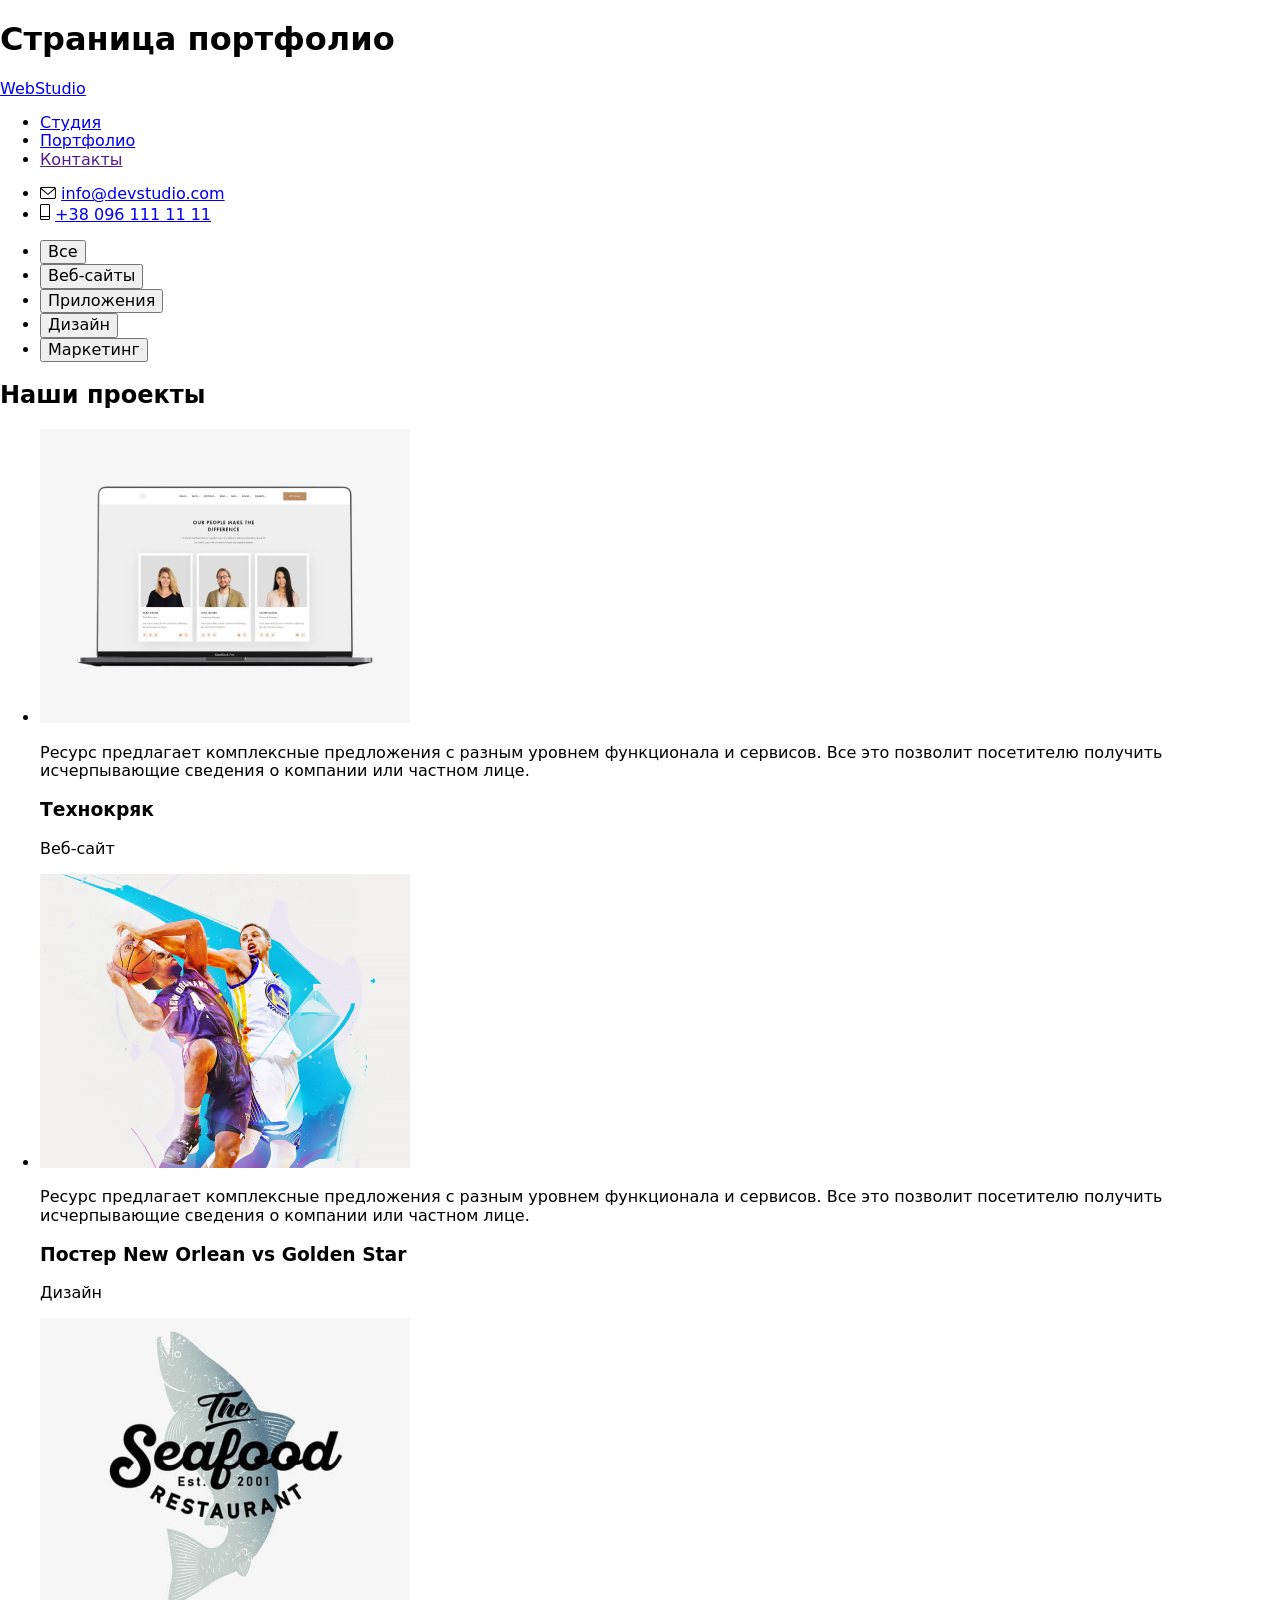
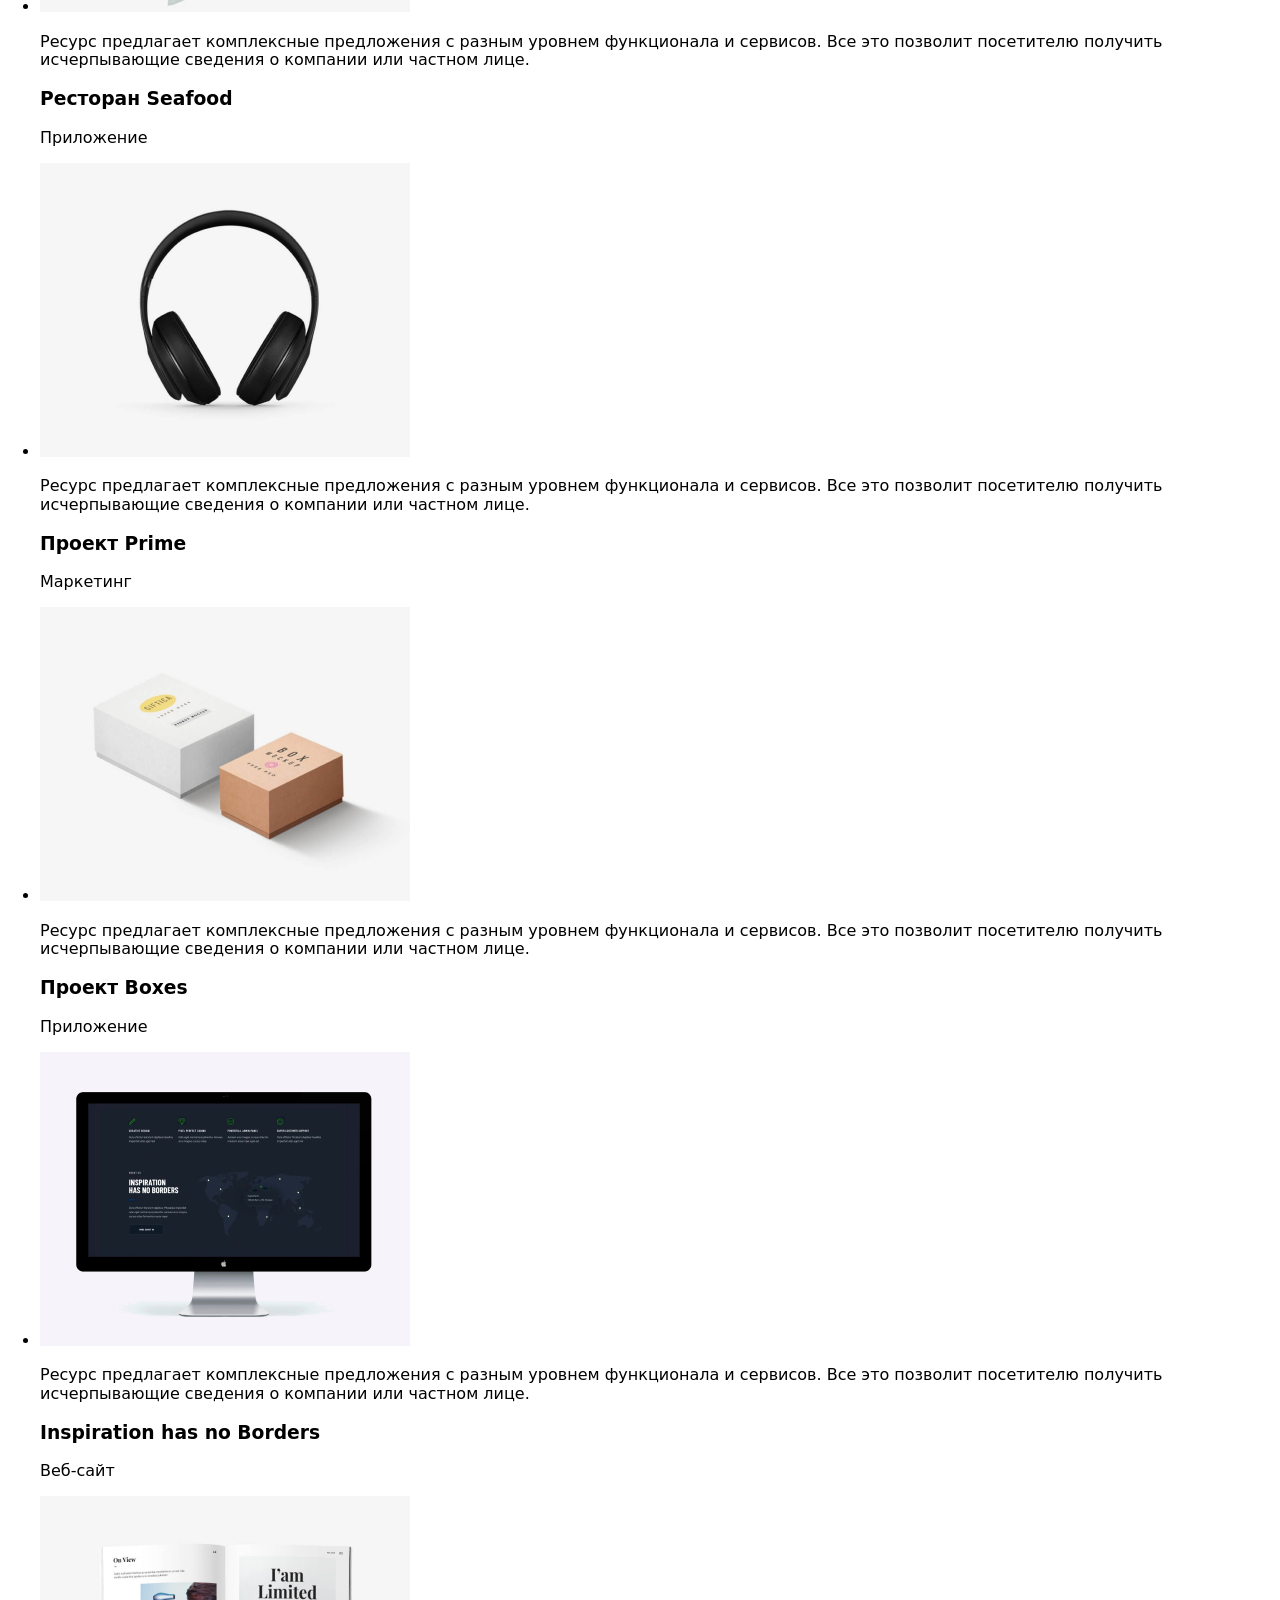
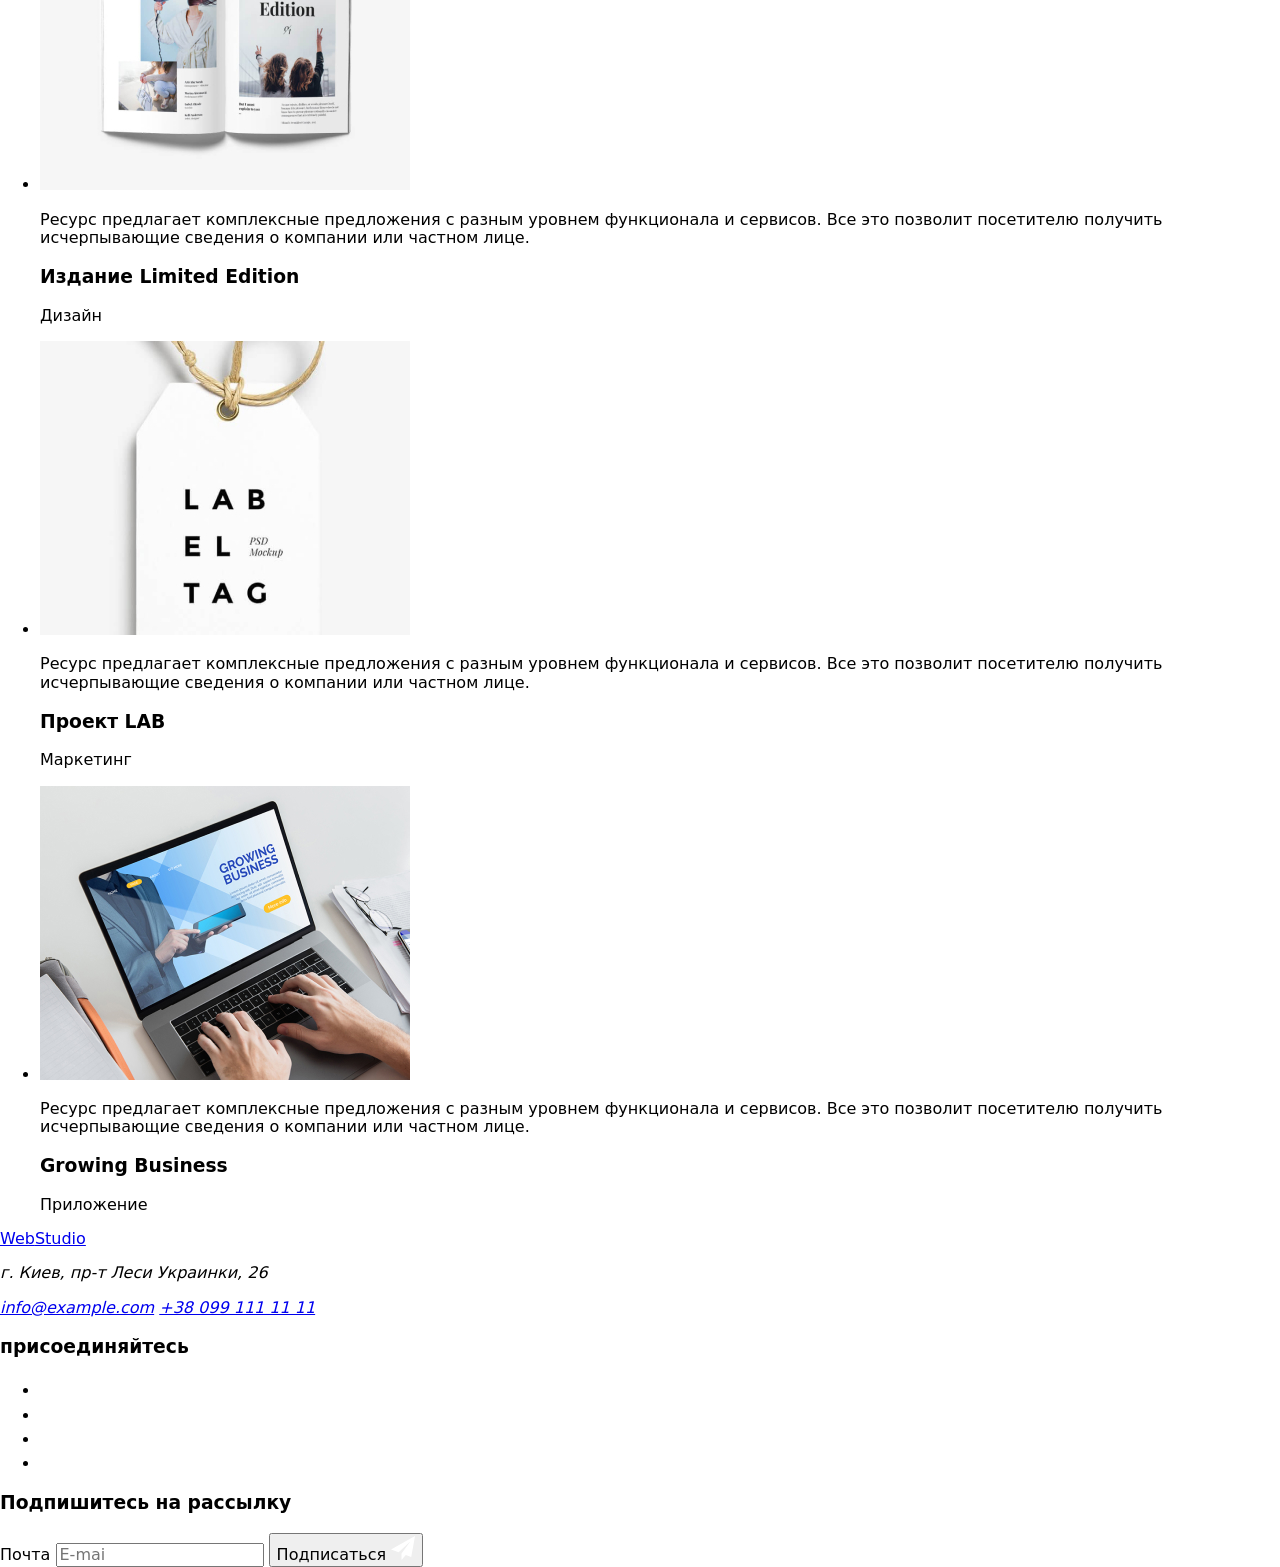
==== portfolio.html @ 1bdf1290 "Добавляет только разметку страницбез стилей" ====
<!DOCTYPE html>
<html lang="ru">
  <head>
    <meta charset="UTF-8" />
    <meta http-equiv="X-UA-Compatible" content="IE=edge" />
    <meta name="viewport" content="width=device-width, initial-scale=1.0" />
    <title>Document</title>

    <link rel="preconnect" href="https://fonts.googleapis.com" />
    <link rel="preconnect" href="https://fonts.gstatic.com" crossorigin />
    <link
      href="https://fonts.googleapis.com/css2?family=Edu+VIC+WA+NT+Beginner:wght@400;500;600&family=Raleway:wght@700&family=Roboto:wght@400;500;700;900&display=swap"
      rel="stylesheet"
    />

    <link
      rel="stylesheet"
      href="https://cdnjs.cloudflare.com/ajax/libs/modern-normalize/1.1.0/modern-normalize.min.css"
      integrity="sha512-wpPYUAdjBVSE4KJnH1VR1HeZfpl1ub8YT/NKx4PuQ5NmX2tKuGu6U/JRp5y+Y8XG2tV+wKQpNHVUX03MfMFn9Q=="
      crossorigin="anonymous"
      referrerpolicy="no-referrer"
    />

    <link rel="stylesheet" href="./css/index.min.css" />
  </head>
  <body>
    <h1 class="visually-hidden">Страница портфолио</h1>

    <!--Шапка сайта-->
    <header>
      <div class="container top">
        <nav class="nav">
          <a href="./" class="logo"> <span class="logo__part">Web</span>Studio </a>

          <ul class="nav__list">
            <li class="nav__item"><a href="./index.html" class="nav__link nav__link">Студия</a></li>
            <li class="nav__item"><a href="./portfolio.html" class="nav__link--current">Портфолио</a></li>
            <li class="nav__item"><a href="" class="nav__link">Контакты</a></li>
          </ul>
        </nav>

        <ul class="contacts">
          <li class="contacts__item" aria-label="Имейл">
            <svg class="contacts__icon" width="16" height="12">
              <use href="./images/icons.svg#icon-envelope"></use>
            </svg>
            <a href="mailto:info@devstudio.com" class="contacts__link">info@devstudio.com</a>
          </li>
          <li class="contacts__item" aria-label="Номер телефона">
            <svg class="contacts__icon" width="10" height="16">
              <use href="./images/icons.svg#icon-smartphone"></use>
            </svg>
            <a href="tel:+380961111111" class="contacts__link">+38 096 111 11 11</a>
          </li>
        </ul>
      </div>
    </header>

    <main>
      <!--Навигационные кнопки-->
      <section class="buttons">
        <div class="container">
          <ul class="buttons__list">
            <li class="buttons__item"><button type="button" class="buttons__nav">Все</button></li>
            <li class="buttons__item"><button type="button" class="buttons__nav">Веб-сайты</button></li>
            <li class="buttons__item"><button type="button" class="buttons__nav">Приложения</button></li>
            <li class="buttons__item"><button type="button" class="buttons__nav">Дизайн</button></li>
            <li class="buttons__item"><button type="button" class="buttons__nav">Маркетинг</button></li>
          </ul>
        </div>
      </section>

      <!--Перечень работ-->
      <section class="works-block">
        <div class="container">
          <h2 class="visually-hidden">Наши проекты</h2>
          <ul class="our-works">
            <li class="our-works__item">
              <a>
                <div class="thumb">
                  <img
                    src="./portfolio_images/site1.jpg"
                    alt="Сайт Технокряк"
                    width="370"
                  />
                  <p class="our-works__description">
                    Ресурс предлагает комплексные предложения с разным уровнем
                    функционала и сервисов. Все это позволит посетителю получить
                    исчерпывающие сведения о компании или частном лице.
                  </p>
                </div>
                <div class="our-works__border">
                  <h3>Технокряк</h3>
                  <p class="our-works__text">Веб-сайт</p>
                </div>
              </a>
            </li>
            <li class="our-works__item">
              <a>
                <div class="thumb">
                  <img
                    src="./portfolio_images/site2.jpg"
                    alt="Постер матча"
                    width="370"
                  />
                  <p class="our-works__description">
                    Ресурс предлагает комплексные предложения с разным уровнем
                    функционала и сервисов. Все это позволит посетителю получить
                    исчерпывающие сведения о компании или частном лице.
                  </p>
                </div>
                <div class="our-works__border">
                  <h3>Постер New Orlean vs Golden Star</h3>
                  <p class="our-works__text">Дизайн</p>
                </div>
              </a>
            </li>
            <li class="our-works__item">
              <a>
                <div class="thumb">
                  <img
                    src="./portfolio_images/site3.jpg"
                    alt="Приложение ресторана"
                    width="370"
                  />
                  <p class="our-works__description">
                    Ресурс предлагает комплексные предложения с разным уровнем
                    функционала и сервисов. Все это позволит посетителю получить
                    исчерпывающие сведения о компании или частном лице.
                  </p>
                </div>
                <div class="our-works__border">
                  <h3>Ресторан Seafood</h3>
                  <p class="our-works__text">Приложение</p>
                </div>
              </a>
            </li>
            <li class="our-works__item">
              <a>
                <div class="thumb">
                  <img
                    src="./portfolio_images/site4.jpg"
                    alt="Маркетинг проект"
                    width="370"
                  />
                  <p class="our-works__description">
                    Ресурс предлагает комплексные предложения с разным уровнем
                    функционала и сервисов. Все это позволит посетителю получить
                    исчерпывающие сведения о компании или частном лице.
                  </p>
                </div>
                <div class="our-works__border">
                  <h3>Проект Prime</h3>
                  <p class="our-works__text">Маркетинг</p>
                </div>
              </a>
            </li>
            <li class="our-works__item">
              <a>
                <div class="thumb">
                  <img
                    src="./portfolio_images/site5.jpg"
                    alt="Приложение для проекта"
                    width="370"
                  />
                  <p class="our-works__description">
                    Ресурс предлагает комплексные предложения с разным уровнем
                    функционала и сервисов. Все это позволит посетителю получить
                    исчерпывающие сведения о компании или частном лице.
                  </p>
                </div>
                <div class="our-works__border">
                  <h3>Проект Boxes</h3>
                  <p class="our-works__text">Приложение</p>
                </div>
              </a>
            </li>
            <li class="our-works__item">
              <a>
                <div class="thumb">
                  <img
                    src="./portfolio_images/site6.jpg"
                    alt="Оформленный сайт"
                    width="370"
                  />
                  <p class="our-works__description">
                    Ресурс предлагает комплексные предложения с разным уровнем
                    функционала и сервисов. Все это позволит посетителю получить
                    исчерпывающие сведения о компании или частном лице.
                  </p>
                </div>
                <div class="our-works__border">
                  <h3 lang="en">Inspiration has no Borders</h3>
                  <p class="our-works__text">Веб-сайт</p>
                </div>
              </a>
            </li>
            <li class="our-works__item">
              <a>
                <div class="thumb">
                  <img
                    src="./portfolio_images/site7.jpg"
                    alt="Оформленный дизайн книги"
                    width="370"
                  />
                  <p class="our-works__description">
                    Ресурс предлагает комплексные предложения с разным уровнем
                    функционала и сервисов. Все это позволит посетителю получить
                    исчерпывающие сведения о компании или частном лице.
                  </p>
                </div>
                <div class="our-works__border">
                  <h3>Издание Limited Edition</h3>
                  <p class="our-works__text">Дизайн</p>
                </div>
              </a>
            </li>
            <li class="our-works__item">
              <a>
                <div class="thumb">
                  <img
                    src="./portfolio_images/site8.jpg"
                    alt="Маркетинг проект"
                    width="370"
                  />
                  <p class="our-works__description">
                    Ресурс предлагает комплексные предложения с разным уровнем
                    функционала и сервисов. Все это позволит посетителю получить
                    исчерпывающие сведения о компании или частном лице.
                  </p>
                </div>
                <div class="our-works__border">
                  <h3>Проект LAB</h3>
                  <p class="our-works__text">Маркетинг</p>
                </div>
              </a>
            </li>
            <li class="our-works__item last-element">
              <a>
                <div class="thumb">
                  <img
                    src="./portfolio_images/site9.jpg"
                    alt="Приложение для бизнесса"
                    width="370"
                  />
                  <p class="our-works__description">
                    Ресурс предлагает комплексные предложения с разным уровнем
                    функционала и сервисов. Все это позволит посетителю получить
                    исчерпывающие сведения о компании или частном лице.
                  </p>
                </div>
                <div class="our-works__border">
                  <h3 lang="en">Growing Business</h3>
                  <p class="our-works__text">Приложение</p>
                </div>
              </a>
            </li>
          </ul>
        </div>
      </section>
    </main>
     <!--Футер-->
    <footer class="footer">
      <div class="container">
        <div class="guide">
          <a href="./" class="logo footer__logo"> <span class="logo__part">Web</span>Studio </a>
          <address class="guide__address">
            <p>г. Киев, пр-т Леси Украинки, 26</p>
            <a class="guide__link link" href="mailto:info@example.com">info@example.com</a>
            <a class="guide__link link" href="tel:+0380991111111">+38 099 111 11 11</a>
          </address>
        </div>
        <div class="footer__webs">
          <h3 class="footer__titel">присоединяйтесь</h3>
          <ul class="webs">
            <li class="webs__item">
              <a class="link i" href="instagram"></a>
              <svg class="fwebs__icon width="20" height="20">
                <use href="./images/icons.svg#icon-instagramwhite"></use>
              </svg>
            </li>
            <li class="webs__item">
              <a class="lin" href="twiter"></a>
              <svg classwebs__iconks" width="20" height="20">
                <use href="./images/icons.svg#icon-twitterwhite"></use>
              </svg>
            </li>
            <li class="webs__item">
              <a class="link " href="facebook"></a>
              <svg class="webs__icon" width="20" height="20">
                <use href="./images/icons.svg#icon-facebookwhite"></use>
              </svg>
            </li>
            <li class="webs__item">
              <a class="link " href="linkedin"></a>
              <svg class="webs__icon" width="20" height="20">
                <use href="./images/icons.svg#icon-linkedinwhite"></use>
              </svg>
            </li>
          </ul>
        </div>
        <div class="follow">
          <h3 class="footer__titel">Подпишитесь на рассылку</h3>
          <form>
            <div class="follow__form">
              <label for="mail" class="follow__label visually-hidden">Почта</label>
              <input type="email" name="mail" id="mail" placeholder="E-mai" class="follow__input"/>

              <button type="submit" class="button follow__button">
                <span>Подписаться</span>
                <svg class="icon-button-follow" width="24" height="24">
                  <use href="./images/icons.svg#icon-send"></use>
                </svg>
              </button>
            </div>
          </form>
        </div>
      </div>
    </footer>
  </body>
</html>
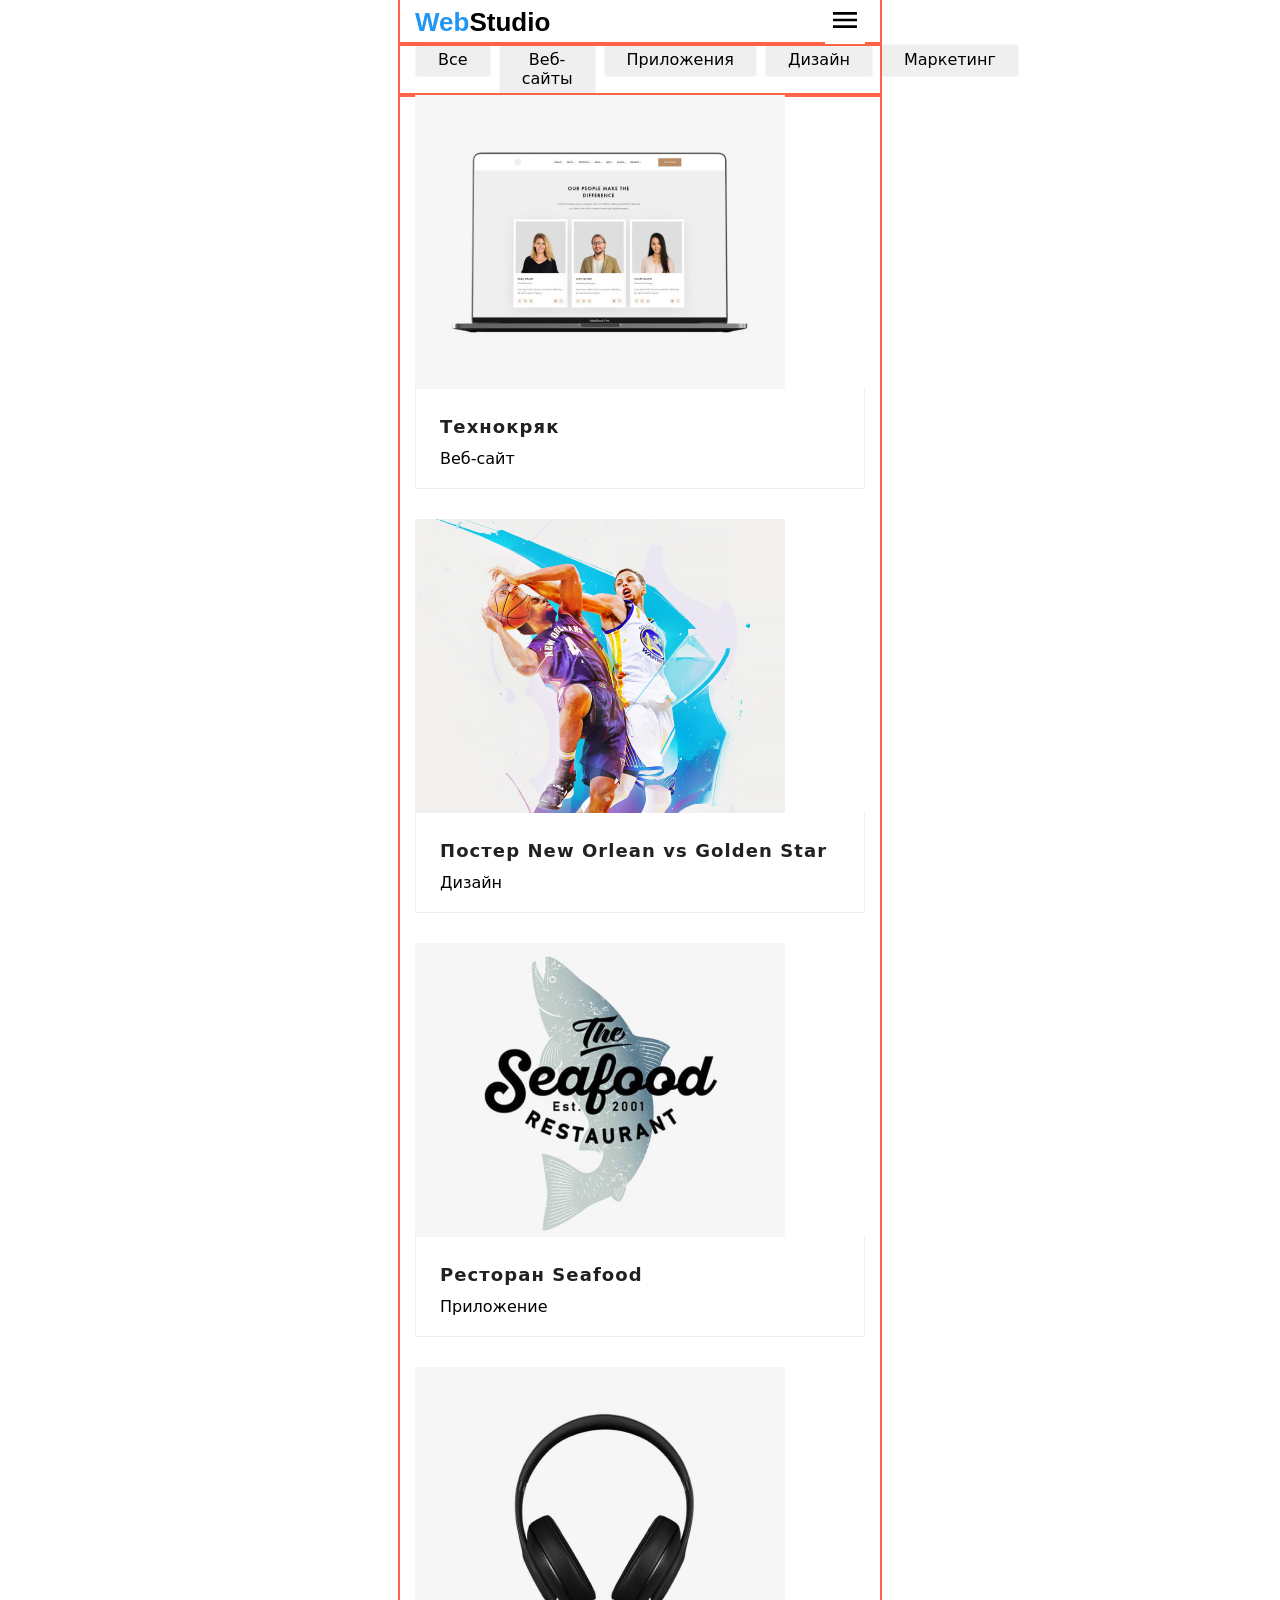
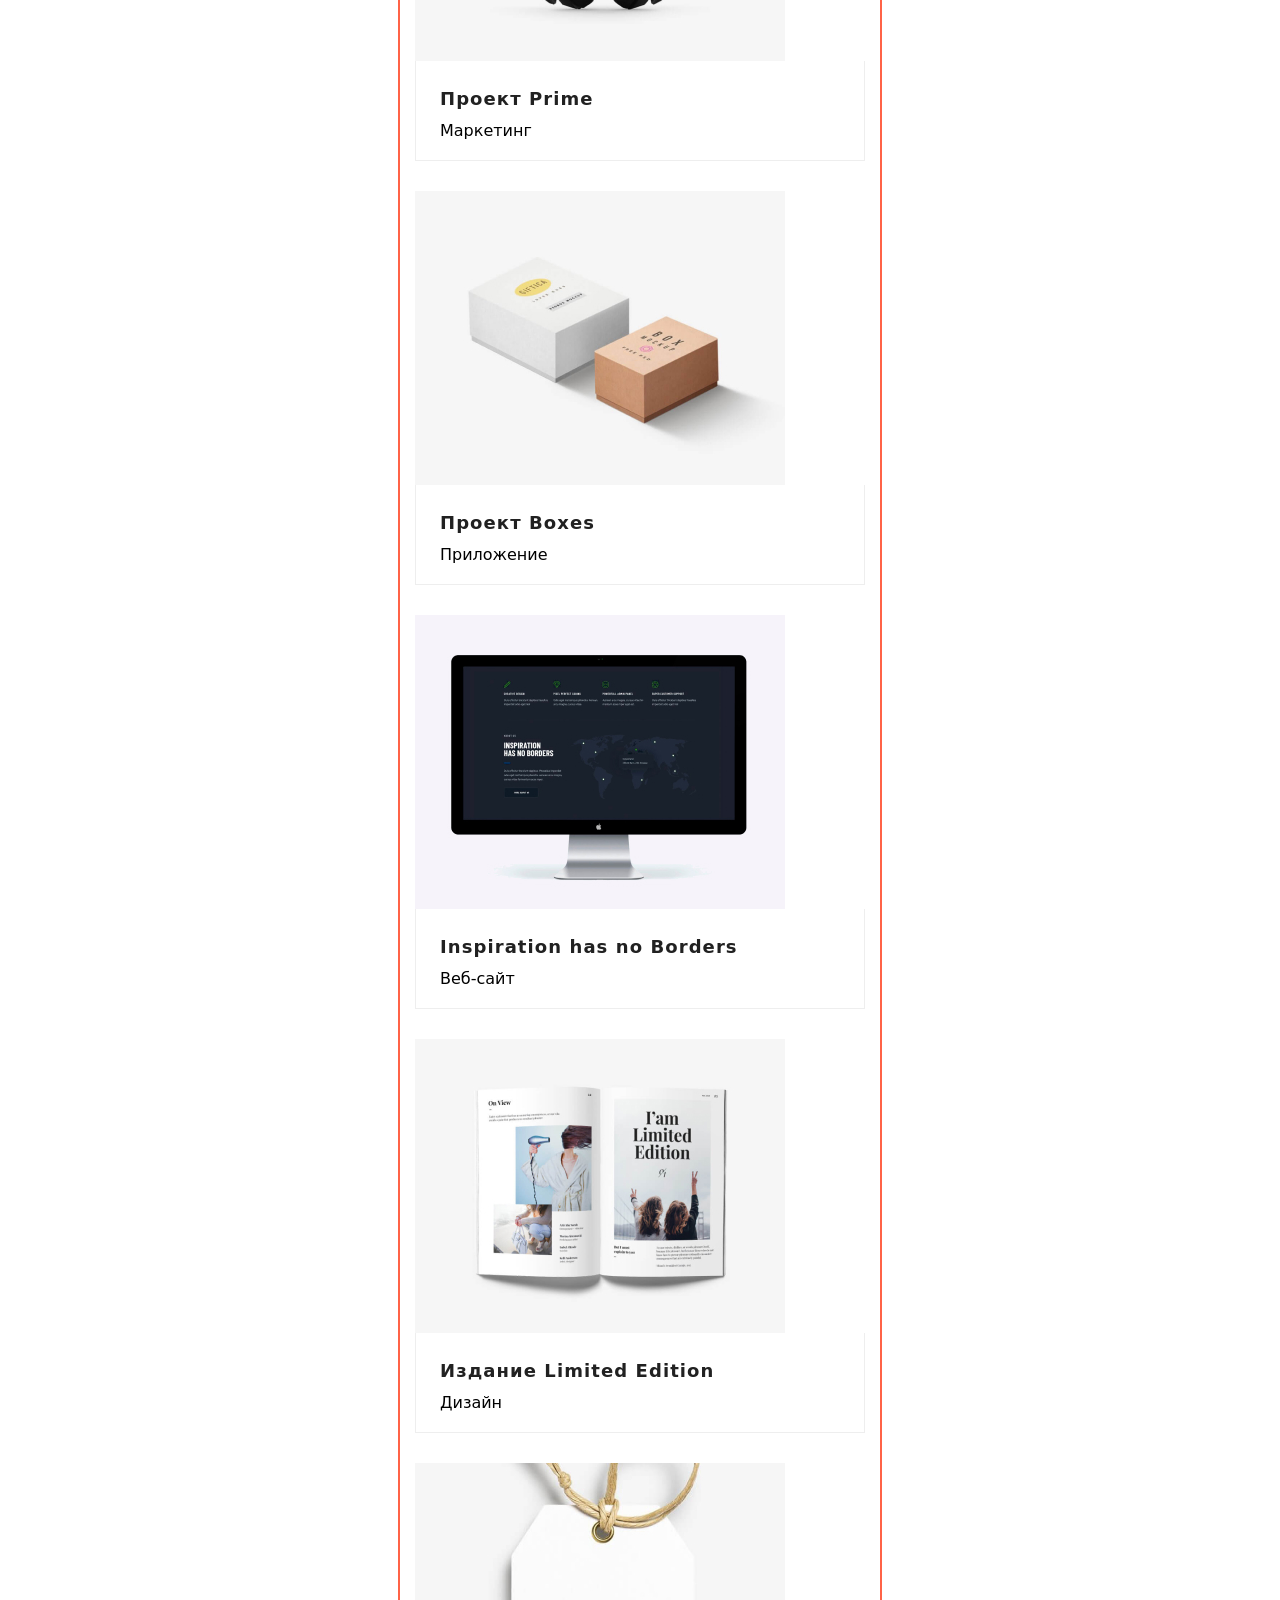
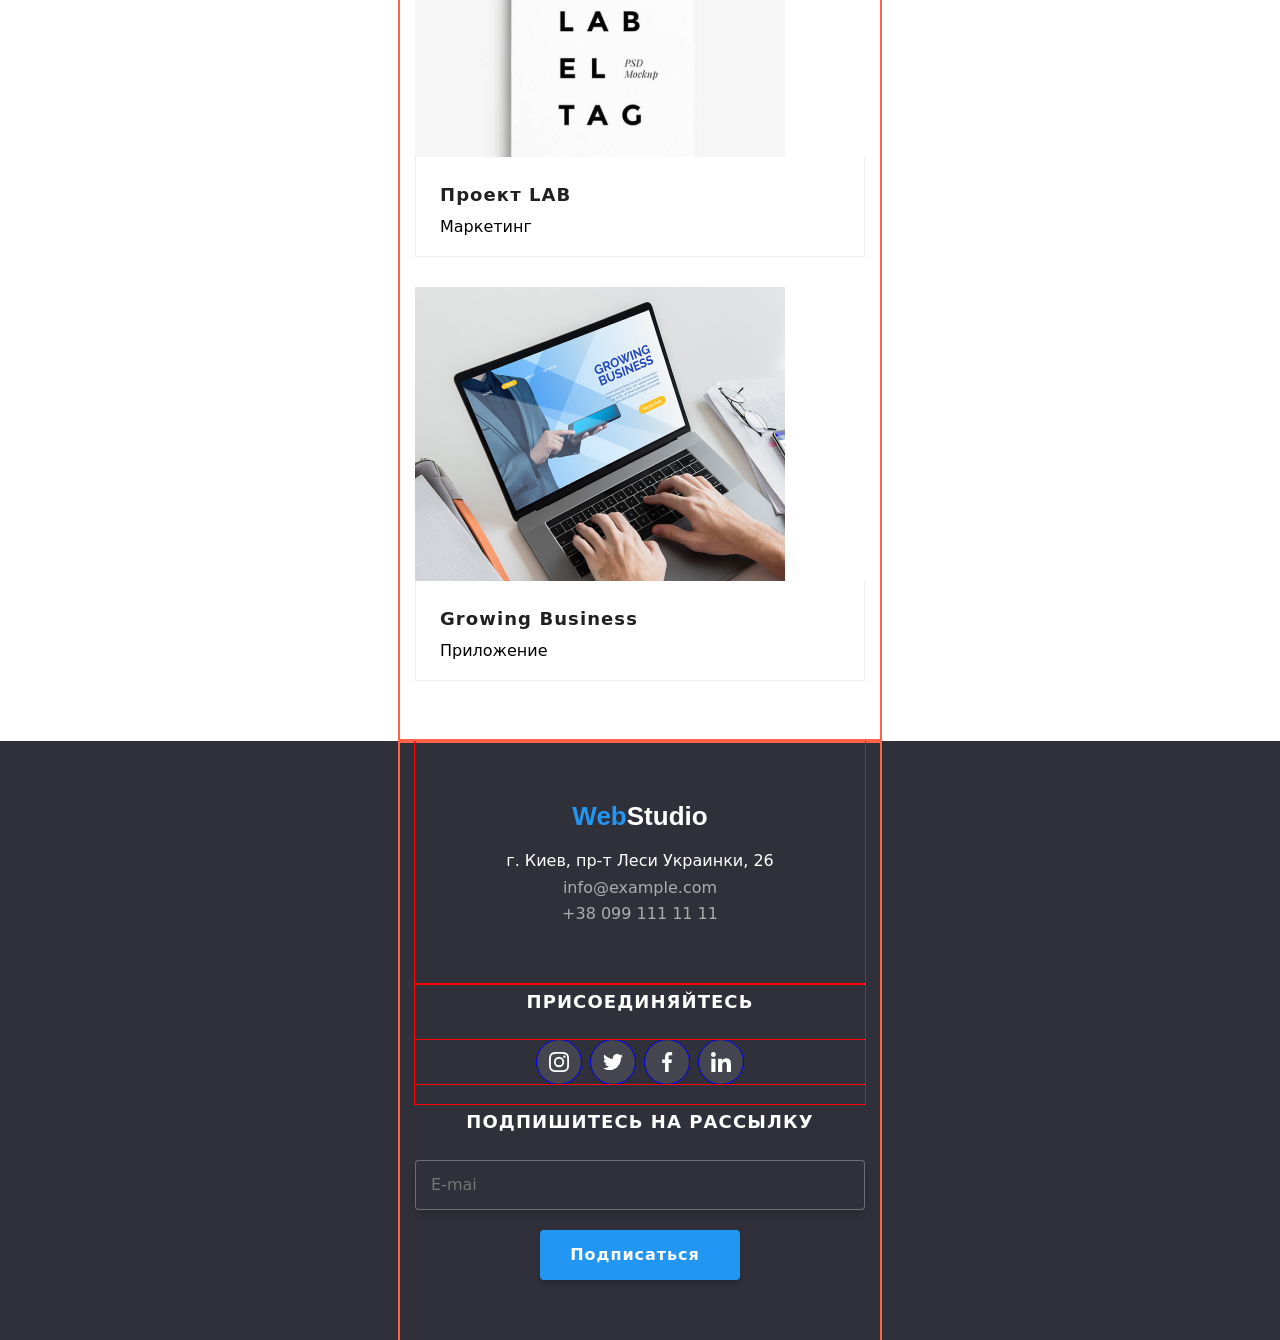
==== commit 035ff4ec: "Добавляет мобильную версию для страницы портфолио" ====
--- a/portfolio.html
+++ b/portfolio.html
@@ -27,32 +27,76 @@
     <h1 class="visually-hidden">Страница портфолио</h1>
 
     <!--Шапка сайта-->
-    <header>
+<header>
       <div class="container top">
-        <nav class="nav">
-          <a href="./" class="logo"> <span class="logo__part">Web</span>Studio </a>
-
-          <ul class="nav__list">
-            <li class="nav__item"><a href="./index.html" class="nav__link nav__link">Студия</a></li>
-            <li class="nav__item"><a href="./portfolio.html" class="nav__link--current">Портфолио</a></li>
-            <li class="nav__item"><a href="" class="nav__link">Контакты</a></li>
-          </ul>
-        </nav>
-
-        <ul class="contacts">
-          <li class="contacts__item" aria-label="Имейл">
-            <svg class="contacts__icon" width="16" height="12">
-              <use href="./images/icons.svg#icon-envelope"></use>
+        <a href="./" class="logo"> <span class="logo__part">Web</span>Studio </a>
+        <button
+          type="button"
+          class="button__menu"
+          aria-expanded="false"
+          aria-controls="menu-container"
+          data-menu-button-open
+        >
+          <svg width="40" height="40" aria-label="Переключатель мобильного меню">
+            <use class="icon-menu" href="./images/icons.svg#icon-menu"></use>
+          </svg>
+        </button>
+
+        <div class="menu-container" id="menu-container" data-menu>
+          <button
+            type="button"
+            class="button__menu button__menu--close"
+            aria-expanded="false"
+            aria-controls="menu-container"
+            data-menu-button-close
+          >
+            <svg width="40" height="40" aria-label="Переключатель мобильного меню">
+              <use href="./images/icons.svg#icon-close"></use>
             </svg>
-            <a href="mailto:info@devstudio.com" class="contacts__link">info@devstudio.com</a>
-          </li>
-          <li class="contacts__item" aria-label="Номер телефона">
-            <svg class="contacts__icon" width="10" height="16">
-              <use href="./images/icons.svg#icon-smartphone"></use>
-            </svg>
-            <a href="tel:+380961111111" class="contacts__link">+38 096 111 11 11</a>
-          </li>
-        </ul>
+          </button>
+
+          <nav class="nav">
+            <ul class="nav__list">
+              <li class="nav__item">
+                <a href="./index.html" class="nav__link nav__link">Студия</a>
+              </li>
+              <li class="nav__item">
+                <a href="./portfolio.html" class="nav__link--current">Портфолио</a>
+              </li>
+              <li class="nav__item"><a href="" class="nav__link">Контакты</a></li>
+            </ul>
+          </nav>
+
+          <div class="navigation__container">
+            <ul class="contacts">
+              <li class="contacts__item" aria-label="Имейл">
+                <svg class="contacts__icon" width="16" height="12">
+                  <use href="./images/icons.svg#icon-envelope"></use>
+                </svg>
+                <a href="mailto:info@devstudio.com" class="contacts__link contacts__link--email"
+                  >info@devstudio.com</a
+                >
+              </li>
+              <li class="contacts__item" aria-label="Номер телефона">
+                <svg class="contacts__icon" width="10" height="16">
+                  <use href="./images/icons.svg#icon-smartphone"></use>
+                </svg>
+                <a href="tel:+380961111111" class="contacts__link contacts__link--phone"
+                  >+38 096 111 11 11</a
+                >
+              </li>
+            </ul>
+
+            <div class="websites">
+              <ul class="websites__list">
+                <li class="websites__item"><a href="" class="websites__link">Instagram</a></li>
+                <li class="websites__item"><a href="" class="websites__link">Twitter</a></li>
+                <li class="websites__item"><a href="" class="websites__link">Facebook</a></li>
+                <li class="websites__item"><a href="" class="websites__link">LinkedIn</a></li>
+              </ul>
+            </div>
+          </div>
+        </div>
       </div>
     </header>
 
@@ -317,5 +361,6 @@
         </div>
       </div>
     </footer>
+    <script src="./menu.js"></script>
   </body>
 </html>
--- a/css/index.min.css
+++ b/css/index.min.css
@@ -0,0 +1 @@
+:root{--primary-text-color: #757575;--title-text-color: #212121;--accent-color: #2196f3;--accent-color-hover: #188ce8;--primary-white-color: #ffffff;--primary-black-color: rgb(0, 0, 0);--bg-dark-color: #2f303a;--bg-light-color: #f5f4fa;--border-color: #afb1b8;--border-color-portfolio: #eeeeee;--animation: 250ms cubic-bezier(0.4, 0, 0.2, 1)}*,::after,::before{-webkit-box-sizing:border-box;box-sizing:border-box}input,textarea{outline:none}button,a{cursor:pointer}button{border-style:none}h2,h3,p{margin:0}img{display:block;max-width:100%}ul{list-style:none;padding:0;margin:0}.container{outline:2px solid tomato;padding-left:15px;padding-right:15px;margin:0 auto}@media screen and (min-width: 480px){.container{width:480px}}.visually-hidden{position:absolute;width:1px;height:1px;margin:-1px;border:0;padding:0;clip:rect(0 0 0 0);overflow:hidden}.backdrop{position:fixed;top:0;left:0;width:100%;height:100%;background-color:rgba(0,0,0,.1)}.backdrop.is-hidden{opacity:0;pointer-events:none}.modal{position:absolute;top:50%;left:50%;-webkit-transform:translate(-50%, -50%);transform:translate(-50%, -50%);width:450px;max-height:100vh;overflow-y:scroll;background-color:var(--primary-white-color);display:-webkit-box;display:-ms-flexbox;display:flex;-webkit-box-pack:end;-ms-flex-pack:end;justify-content:end;-webkit-box-align:start;-ms-flex-align:start;align-items:start}@media screen and (min-width: 768px){.modal{width:528px;height:581px}}.logo{color:var(--primary-black-color);font-family:Raleway,sans-serif;font-weight:700;font-size:26px;line-height:1.19;text-decoration:none}.logo__part{color:var(--accent-color)}.button{color:var(--primary-white-color);background-color:var(--accent-color);font-weight:700;font-size:16px;line-height:1.88;display:inline-block;border-radius:4px;border-color:var(--accent-color);padding:10px 32px;min-width:200px;text-align:center;-webkit-transition:background-color var(--animation);transition:background-color var(--animation)}.button:hover,.button:focus{background-color:var(--accent-color)}.button__menu{display:inline-block;margin:0;padding:0;border:none;background-color:var(--primary-white-color)}.button__menu:hover,.button__menu:focus{fill:var(--accent-color-hover)}.container.top{position:relative;display:-webkit-box;display:-ms-flexbox;display:flex;-webkit-box-pack:justify;-ms-flex-pack:justify;justify-content:space-between;-webkit-box-align:center;-ms-flex-align:center;align-items:center}.menu-container{display:none;z-index:10;position:absolute;top:0;left:0;width:100vw;height:100%;background-color:var(--primary-white-color);padding:20px;text-align:center;font-size:20px;position:relative}.menu-container.is-open{position:fixed;display:-webkit-box;display:-ms-flexbox;display:flex;-webkit-box-orient:vertical;-webkit-box-direction:normal;-ms-flex-direction:column;flex-direction:column;-webkit-box-pack:justify;-ms-flex-pack:justify;justify-content:space-between}.navigation__container{display:-webkit-box;display:-ms-flexbox;display:flex;-webkit-box-orient:vertical;-webkit-box-direction:normal;-ms-flex-direction:column;flex-direction:column}.button__menu--close{position:absolute;top:0;right:0}.nav__list{margin-left:40px;font-weight:500;font-size:40px;line-height:1.17;letter-spacing:.02em;display:-webkit-box;display:-ms-flexbox;display:flex;-webkit-box-orient:vertical;-webkit-box-direction:normal;-ms-flex-direction:column;flex-direction:column;-webkit-box-align:start;-ms-flex-align:start;align-items:flex-start}.nav__item{margin-bottom:32px;display:block}.nav__item:last-child{margin-bottom:0}.nav__link{color:var(--title-text-color);text-decoration:none}.nav__link:hover,.nav__link:focus{color:var(--accent-color);-webkit-transition:color var(--animation);transition:color var(--animation)}.nav__item:hover .nav__link{color:var(--accent-color);-webkit-transition:color var(--animation);transition:color var(--animation)}.contacts{margin-left:40px;font-weight:500;font-size:14px;line-height:1.14;letter-spacing:.02em;display:-webkit-box;display:-ms-flexbox;display:flex;-webkit-box-orient:vertical;-webkit-box-direction:reverse;-ms-flex-direction:column-reverse;flex-direction:column-reverse;-webkit-box-align:start;-ms-flex-align:start;align-items:flex-start}.contacts__item{display:-webkit-box;display:-ms-flexbox;display:flex;-webkit-box-align:center;-ms-flex-align:center;align-items:center}.contacts__item:last-child{margin-right:0}.contacts__link{color:var(--primary-text-color);text-decoration:none}.contacts__item:hover .contacts__link{color:var(--accent-color);-webkit-transition:color var(--animation);transition:color var(--animation)}@media screen and (max-width: 767px){.contacts__link--phone{font-size:40px;color:var(--accent-color);margin-bottom:32px}.contacts__link--email{font-size:28px}}.contacts__icon{display:none}@media screen and (min-width: 768px){.contacts__icon{display:block;margin-right:10px;fill:var(--primary-text-color)}.contacts__item:hover .contacts__icon,.contacts__item:focus .contacts__icon{fill:var(--accent-color);-webkit-transition:fill var(--animation);transition:fill var(--animation)}}@media screen and (max-width: 767px){.websites{margin-top:64px;margin-bottom:48px;margin-left:40px}.websites__list{display:-webkit-box;display:-ms-flexbox;display:flex}.websites__item{padding-right:10px;padding-left:10px}.websites__item:first-child{padding-left:0}.websites__item:last-child{padding-right:0}.websites__item:not(:last-child){border-right:1px solid var(--border-color)}.websites__link{color:var(--accent-color);text-decoration:none;font-size:18px;line-height:1.22;font-weight:500}}.nav__link--current{color:var(--accent-color)}@media screen and (min-width: 768px){.nav__link--current::after{content:" ";display:block;min-width:48px;min-height:4px;background-color:var(--accent-color);border-radius:2px;margin-top:28px}}.webs{outline:1px solid red;display:-webkit-box;display:-ms-flexbox;display:flex;height:44px;gap:10px;-webkit-box-pack:center;-ms-flex-pack:center;justify-content:center;-webkit-box-align:center;-ms-flex-align:center;align-items:center}.webs__item{outline:1px solid blue;width:44px;height:44px;display:-webkit-box;display:-ms-flexbox;display:flex;-webkit-box-pack:center;-ms-flex-pack:center;justify-content:center;-webkit-box-align:center;-ms-flex-align:center;align-items:center;background:rgba(255,255,255,.1);border-radius:50%;cursor:pointer}.webs__item:hover,.webs__item:focus{background-color:var(--accent-color);-webkit-transition:background-color var(--animation);transition:background-color var(--animation)}.footer{background-color:var(--bg-dark-color)}.footer__logo{color:var(--primary-white-color);display:inline-block;padding-bottom:20px;text-align:center}.footer__webs{display:-webkit-box;display:-ms-flexbox;display:flex;-webkit-box-orient:vertical;-webkit-box-direction:normal;-ms-flex-direction:column;flex-direction:column;-webkit-box-pack:center;-ms-flex-pack:center;justify-content:center;padding-bottom:20px;outline:1px solid red}.footer__titel{color:var(--primary-white-color);text-transform:uppercase;text-align:center;margin-bottom:20px;padding-top:0}.guide{outline:1px solid red;padding-top:60px;padding-bottom:60px;display:-webkit-box;display:-ms-flexbox;display:flex;-webkit-box-orient:vertical;-webkit-box-direction:normal;-ms-flex-direction:column;flex-direction:column}.guide__address{color:var(--primary-white-color);font-style:normal;display:inline-block;text-align:center}.guide__link{color:rgba(255,255,255,.6);text-decoration:none;display:block;margin-top:8px}.follow{display:-webkit-box;display:-ms-flexbox;display:flex;-webkit-box-orient:vertical;-webkit-box-direction:normal;-ms-flex-direction:column;flex-direction:column;-webkit-box-pack:center;-ms-flex-pack:center;justify-content:center}.follow__input{border:1px solid rgba(255,255,255,.3);-webkit-filter:drop-shadow(0px 4px 4px rgba(0, 0, 0, 0.15));filter:drop-shadow(0px 4px 4px rgba(0, 0, 0, 0.15));border-radius:4px;padding:15px;width:100%;height:50px;color:var(--primary-white-color);background-color:var(--bg-dark-color);margin-bottom:20px}.follow__input:focus{border-color:var(--accent-color)}.follow__button{display:-webkit-box;display:-ms-flexbox;display:flex;gap:10px;-webkit-box-pack:center;-ms-flex-pack:center;justify-content:center;text-align:center;-webkit-box-align:center;-ms-flex-align:center;align-items:center;width:200px;height:50px;-webkit-box-shadow:0px 4px 4px rgba(0,0,0,.15);box-shadow:0px 4px 4px rgba(0,0,0,.15);letter-spacing:.06em;margin-bottom:60px;margin-left:auto;margin-right:auto}h2{font-weight:700;font-size:36px;line-height:1.17;text-align:center;margin-bottom:50px}h3{font-weight:700;font-size:14px;line-height:1.14}.hero{background-color:var(--bg-dark-color);letter-spacing:.06em;text-align:center;height:400px;background-image:-webkit-gradient(linear, left top, right top, from(rgba(47, 48, 58, 0.4)), to(rgba(47, 48, 58, 0.4))),url(../images/bcgpicturenew.jpg);background-image:linear-gradient(to right, rgba(47, 48, 58, 0.4), rgba(47, 48, 58, 0.4)),url(../images/bcgpicturenew.jpg);background-repeat:no-repeat;background-position:center;background-size:cover;outline:2px solid tomato}.hero__title{color:var(--primary-white-color);font-weight:900;font-size:26px;line-height:1.58;padding-top:118px;margin-top:0;margin-bottom:30px;text-transform:uppercase}.hero__button{margin-bottom:118px}.quality{padding-top:60px;padding-bottom:60px}@media screen and (max-width: 767px){.quality__list:not(:last-child){margin-bottom:30px}}.quality__title{color:var(--title-text-color);margin-top:30px;margin-bottom:10px;text-align:center}.quality__text{font-size:14px;line-height:1.71;color:var(--primary-text-color)}.quality__icon{display:-webkit-box;display:-ms-flexbox;display:flex;-webkit-box-pack:center;-ms-flex-pack:center;justify-content:center;-webkit-box-align:center;-ms-flex-align:center;align-items:center;width:100%;height:120px;background-position:center;background-color:var(--bg-light-color);border-radius:4px}.thumb{position:relative}@media(max-width: 767px){.works{display:none}}.works__title{color:var(--title-text-color)}.works__list{display:-webkit-box;display:-ms-flexbox;display:flex;gap:30px;padding-bottom:94px}.works__label{position:absolute;left:0;bottom:0;width:100%;background-color:rgba(47,48,58,.8);color:var(--primary-white-color);font-weight:700;font-size:14px;line-height:1.14;text-align:center;padding-top:27px;padding-bottom:27px;text-transform:uppercase}.team{background-color:var(--bg-light-color);outline:2px solid tomato}.team__title{color:var(--title-text-color);margin-bottom:30px}.team__container{padding-top:60px;padding-bottom:60px}@media screen and (max-width: 767px){.team__item:not(:last-child){margin-bottom:30px}}.team__item{-webkit-box-shadow:0px 1px 3px rgba(0,0,0,.12),0px 1px 1px rgba(0,0,0,.14),0px 2px 1px rgba(0,0,0,.2);box-shadow:0px 1px 3px rgba(0,0,0,.12),0px 1px 1px rgba(0,0,0,.14),0px 2px 1px rgba(0,0,0,.2);border-radius:0px 0px 4px 4px}.team__full-name{color:var(--title-text-color);font-weight:500;font-size:16px;line-height:1.19;text-align:center;margin-top:30px;margin-bottom:10px}.team__position{color:var(--primary-text-color);font-size:16px;line-height:1.19;text-align:center;margin-bottom:16px}.webs__icon{fill:var(--primary-text-color)}.webs__item:hover .webs__icon,.webs__item:focus .webs__icon{fill:var(--primary-white-color);-webkit-transition:fill var(--animation);transition:fill var(--animation)}.clients{padding-top:60px;padding-bottom:60px}.clients__titel{color:var(--title-text-color);margin-bottom:30px}.clients__list{display:-webkit-box;display:-ms-flexbox;display:flex;gap:30px;-ms-flex-wrap:wrap;flex-wrap:wrap;-webkit-box-pack:center;-ms-flex-pack:center;justify-content:center}.clients__item{padding:16px 32px 16px 32px;width:170px;border:1px solid var(--border-color);border-radius:4px;cursor:pointer}.clients__item:hover,.clients__item:focus{border:1px solid var(--accent-color);-webkit-transition:solid var(--animation);transition:solid var(--animation)}.clients__logo{fill:var(--border-color)}.clients__item:hover .clients__logo,.clients__item:focus .clients__logo{fill:var(--accent-color);-webkit-transition:fill var(--animation);transition:fill var(--animation)}.form{position:relative;width:528px;outline:1px solid tomato;margin-left:auto;margin-right:auto;padding:40px}.form__field{outline:1px solid blue;display:-webkit-box;display:-ms-flexbox;display:flex;-webkit-box-orient:vertical;-webkit-box-direction:normal;-ms-flex-direction:column;flex-direction:column;margin-bottom:10px}.form__label{margin-bottom:4px;font-weight:400;font-size:12px;line-height:1.17;letter-spacing:.01em;color:var(--primary-text-color)}.form__input{margin:0;width:100%;padding:6px 10px;border:1px solid rgba(33,33,33,.2);border-radius:4px;padding-left:35px;-webkit-transition:border-color var(--animation);transition:border-color var(--animation)}.form__title{font-weight:700;font-size:20px;line-height:1.15;text-align:center;color:var(--title-text-color);margin-bottom:12px}.form__thumb{position:relative}.form__icon{position:absolute;top:50%;left:12px;-webkit-transform:translateY(-50%);transform:translateY(-50%);-webkit-transition:fill var(--animation);transition:fill var(--animation)}.form__input:focus~.form__icon{fill:var(--accent-color)}.form__input:focus,.form__comment:focus{border-color:var(--accent-color)}.form__button{position:absolute;right:0;top:0;margin-top:8px;margin-right:8px}.form__button--close{min-width:30px;height:30px;padding:0;border-radius:50%;display:-webkit-box;display:-ms-flexbox;display:flex;-webkit-box-pack:center;-ms-flex-pack:center;justify-content:center;-webkit-box-align:center;-ms-flex-align:center;align-items:center;border:1px solid var(--primary-text-color);background-color:var(--primary-white-color);-webkit-transition:fill var(--animation),background-color var(--animation);transition:fill var(--animation),background-color var(--animation)}.form__button--close:hover,.form__button--close:focus{fill:var(--accent-color);background-color:var(--primary-white-color)}.button__submit{display:block;margin-left:auto;margin-right:auto}.agreement{display:-webkit-box;display:-ms-flexbox;display:flex;-webkit-box-align:center;-ms-flex-align:center;align-items:center;-webkit-box-pack:center;-ms-flex-pack:center;justify-content:center;font-size:12px;margin-top:20px;margin-bottom:31px}.agreement__link{margin-left:2px;color:var(--accent-color)}.agreement__icon{display:inline-block;width:16px;height:15px;border:2px solid var(--title-text-color);border-radius:2px;margin-right:7px}.agreement__checkbox:checked+.agreement__icon{background-color:var(--accent-color);background-image:url(../images/icon_check.svg);background-size:contain;background-origin:border-box;border-color:var(--accent-color)}h1{text-align:center}h3{color:var(--title-text-color);letter-spacing:.06em;font-weight:700;font-size:18px;line-height:2;padding-top:20px;margin-bottom:4px}.buttons{color:var(--title-text-color);font-weight:500;font-size:16px;line-height:1.63}@media screen and (max-width: 767px){.buttons .container{padding-top:66px;padding-bottom:40px}}.buttons__list{display:-webkit-box;display:-ms-flexbox;display:flex;-webkit-box-pack:start;-ms-flex-pack:start;justify-content:start}@media screen and (max-width: 767px){.buttons__list{-ms-flex-wrap:wrap;flex-wrap:wrap}}.buttons__nav{display:inline-block;border-radius:4px;padding:6px 22px;min-width:73px;text-align:center;border:1px solid var(--bg-light-color)}.buttons__nav:hover,.buttons__nav:focus{color:var(--primary-white-color);background-color:var(--accent-color);border-color:var(--accent-color);-webkit-box-shadow:0px 3px 1px rgba(0,0,0,.1),0px 1px 2px rgba(0,0,0,.08),0px 2px 2px rgba(0,0,0,.12);box-shadow:0px 3px 1px rgba(0,0,0,.1),0px 1px 2px rgba(0,0,0,.08),0px 2px 2px rgba(0,0,0,.12);cursor:pointer;-webkit-transition:color var(--animation),background-color var(--animation),border-color var(--animation),-webkit-box-shadow var(--animation);transition:color var(--animation),background-color var(--animation),border-color var(--animation),-webkit-box-shadow var(--animation);transition:color var(--animation),background-color var(--animation),border-color var(--animation),box-shadow var(--animation);transition:color var(--animation),background-color var(--animation),border-color var(--animation),box-shadow var(--animation),-webkit-box-shadow var(--animation)}.buttons__item:not(:last-child){margin-right:8px}@media screen and (max-width: 767px){.buttons__item:not(:last-child){margin-bottom:15px}}@media screen and (max-width: 767px){.buttons__item:nth-child(4){margin-bottom:0}}.last-element{margin-bottom:0}.thumb{position:relative;overflow:hidden}.our-works{display:-webkit-box;display:-ms-flexbox;display:flex;-webkit-box-orient:vertical;-webkit-box-direction:normal;-ms-flex-direction:column;flex-direction:column;gap:30px;padding-bottom:60px}.our-works__text{font-size:16px;line-height:1.19;padding-bottom:20px}.our-works__item{cursor:pointer}.our-works__item:hover,.our-works__item:focus{-webkit-box-shadow:0px 1px 1px rgba(0,0,0,.12),0px 4px 4px rgba(0,0,0,.06),1px 4px 6px rgba(0,0,0,.16);box-shadow:0px 1px 1px rgba(0,0,0,.12),0px 4px 4px rgba(0,0,0,.06),1px 4px 6px rgba(0,0,0,.16);-webkit-transition:-webkit-box-shadow var(--animation);transition:-webkit-box-shadow var(--animation);transition:box-shadow var(--animation);transition:box-shadow var(--animation), -webkit-box-shadow var(--animation)}.our-works__border{padding-left:24px;border-left:1px solid var(--border-color-portfolio);border-right:1px solid var(--border-color-portfolio);border-bottom:1px solid var(--border-color-portfolio)}.our-works__description{position:absolute;top:0;left:0;width:100%;height:100%;-webkit-transform:translateY(100%);transform:translateY(100%);-webkit-transition:opacity var(--animation),-webkit-transform var(--animation);transition:opacity var(--animation),-webkit-transform var(--animation);transition:transform var(--animation),opacity var(--animation);transition:transform var(--animation),opacity var(--animation),-webkit-transform var(--animation);opacity:0;color:var(--primary-white-color);background-color:rgba(33,150,243,.9);padding-top:63px;padding-right:24px;padding-bottom:63px;padding-left:24px}.our-works__item:hover .our-works__description{-webkit-transform:translateY(0);transform:translateY(0);opacity:1;-webkit-transition:opacity var(--animation),-webkit-transform var(--animation);transition:opacity var(--animation),-webkit-transform var(--animation);transition:transform var(--animation),opacity var(--animation);transition:transform var(--animation),opacity var(--animation),-webkit-transform var(--animation)}/*# sourceMappingURL=index.min.css.map */
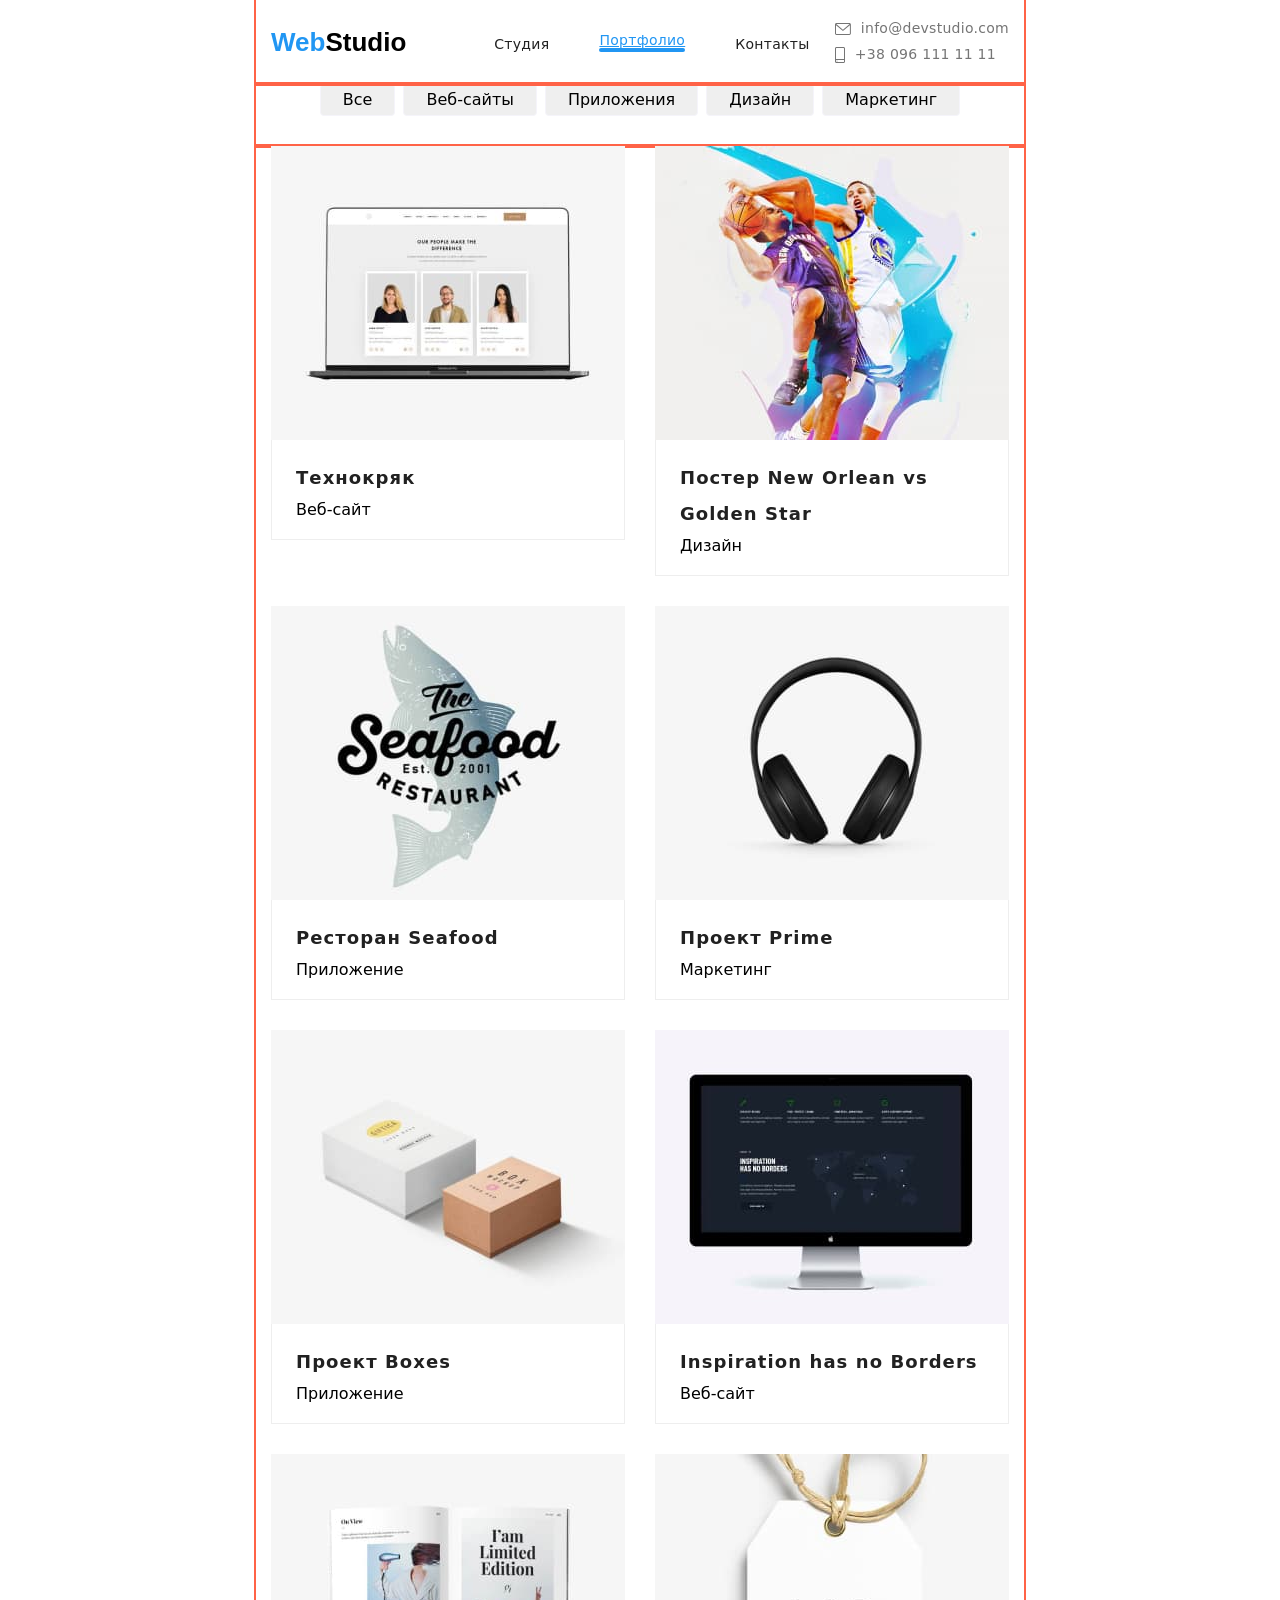
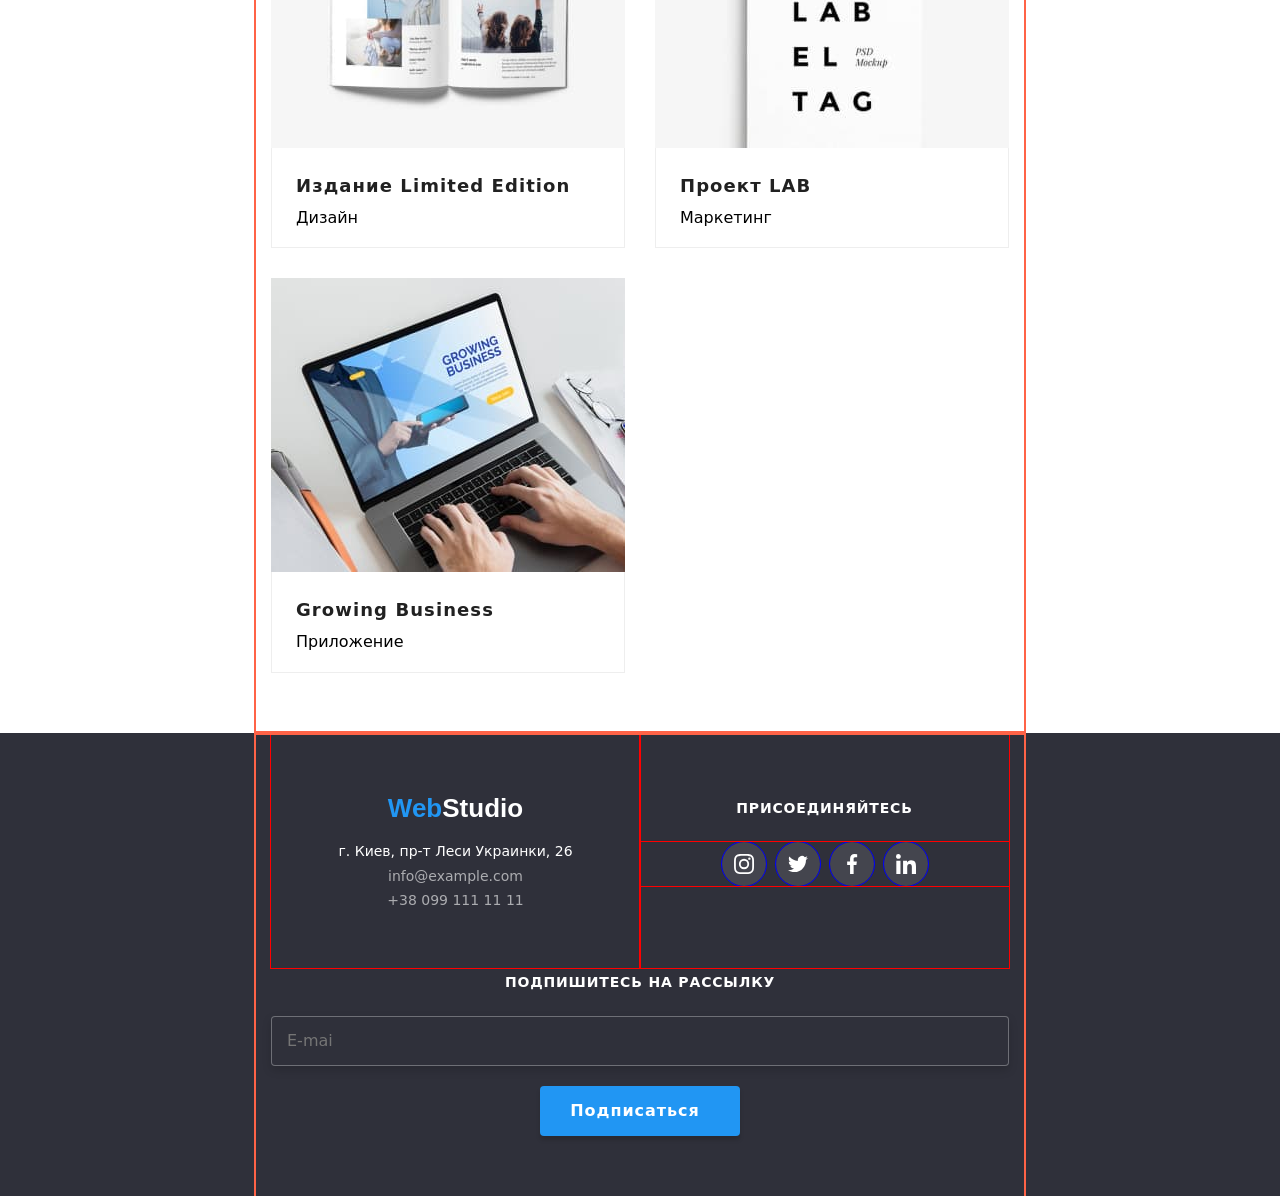
==== commit 22c4cea7: "Добавляет картинки и их оформление на страницу портфолио" ====
--- a/portfolio.html
+++ b/portfolio.html
@@ -122,11 +122,26 @@
             <li class="our-works__item">
               <a>
                 <div class="thumb">
-                  <img
-                    src="./portfolio_images/site1.jpg"
-                    alt="Сайт Технокряк"
-                    width="370"
-                  />
+                  <picture>
+                <source
+                  srcset="./portfolio_images/mobile/site1.jpg 1x, 
+                  ./portfolio_images/mobile/site1@2x.jpg 2x"
+                  media="(max-width: 767px)"
+                />
+                <source
+                  srcset="./portfolio_images/tablet/site1.jpg 1x, 
+                  ./portfolio_images/tablet/site1@2x.jpg 2x"
+                  media="(min-width: 768px) and (max-width: 1599px)"
+                />
+                <source
+                  srcset="./portfolio_images/desktop/site1.jpg 1x, 
+                  ./portfolio_images/desktop/site1@2x.jpg 2x"
+                  media="(min-width: 1600px)"
+                />
+                <img src="./portfolio_images/desktop/site1.jpg" 
+                alt="Сайт Технокряк" />
+              </picture>
+                
                   <p class="our-works__description">
                     Ресурс предлагает комплексные предложения с разным уровнем
                     функционала и сервисов. Все это позволит посетителю получить
@@ -142,11 +157,26 @@
             <li class="our-works__item">
               <a>
                 <div class="thumb">
-                  <img
-                    src="./portfolio_images/site2.jpg"
-                    alt="Постер матча"
-                    width="370"
-                  />
+                  <picture>
+                <source
+                  srcset="./portfolio_images/mobile/site2.jpg 1x, 
+                  ./portfolio_images/mobile/site2@2x.jpg 2x"
+                  media="(max-width: 767px)"
+                />
+                <source
+                  srcset="./portfolio_images/tablet/site2.jpg 1x, 
+                  ./portfolio_images/tablet/site2@2x.jpg 2x"
+                  media="(min-width: 768px) and (max-width: 1599px)"
+                />
+                <source
+                  srcset="./portfolio_images/desktop/site2.jpg 1x, 
+                  ./portfolio_images/desktop/site2@2x.jpg 2x"
+                  media="(min-width: 1600px)"
+                />
+                <img src="./portfolio_images/desktop/site2.jpg" 
+                alt="Постер матча" />
+              </picture>
+                  
                   <p class="our-works__description">
                     Ресурс предлагает комплексные предложения с разным уровнем
                     функционала и сервисов. Все это позволит посетителю получить
@@ -162,11 +192,26 @@
             <li class="our-works__item">
               <a>
                 <div class="thumb">
-                  <img
-                    src="./portfolio_images/site3.jpg"
-                    alt="Приложение ресторана"
-                    width="370"
-                  />
+                  <picture>
+                <source
+                  srcset="./portfolio_images/mobile/site3.jpg 1x, 
+                  ./portfolio_images/mobile/site3@2x.jpg 2x"
+                  media="(max-width: 767px)"
+                />
+                <source
+                  srcset="./portfolio_images/tablet/site3.jpg 1x, 
+                  ./portfolio_images/tablet/site3@2x.jpg 2x"
+                  media="(min-width: 768px) and (max-width: 1599px)"
+                />
+                <source
+                  srcset="./portfolio_images/desktop/site3.jpg 1x, 
+                  ./portfolio_images/desktop/site3@2x.jpg 2x"
+                  media="(min-width: 1600px)"
+                />
+                <img src="./portfolio_images/desktop/site3.jpg" 
+                alt="Приложение ресторана" />
+              </picture>
+                  
                   <p class="our-works__description">
                     Ресурс предлагает комплексные предложения с разным уровнем
                     функционала и сервисов. Все это позволит посетителю получить
@@ -182,11 +227,26 @@
             <li class="our-works__item">
               <a>
                 <div class="thumb">
-                  <img
-                    src="./portfolio_images/site4.jpg"
-                    alt="Маркетинг проект"
-                    width="370"
-                  />
+                  <picture>
+                <source
+                  srcset="./portfolio_images/mobile/site4.jpg 1x, 
+                  ./portfolio_images/mobile/site4@2x.jpg 2x"
+                  media="(max-width: 767px)"
+                />
+                <source
+                  srcset="./portfolio_images/tablet/site4.jpg 1x, 
+                  ./portfolio_images/tablet/site4@2x.jpg 2x"
+                  media="(min-width: 768px) and (max-width: 1599px)"
+                />
+                <source
+                  srcset="./portfolio_images/desktop/site4.jpg 1x, 
+                  ./portfolio_images/desktop/site4@2x.jpg 2x"
+                  media="(min-width: 1600px)"
+                />
+                <img src="./portfolio_images/desktop/site4.jpg" 
+                alt="Маркетинг проект" />
+              </picture>
+                  
                   <p class="our-works__description">
                     Ресурс предлагает комплексные предложения с разным уровнем
                     функционала и сервисов. Все это позволит посетителю получить
@@ -202,11 +262,26 @@
             <li class="our-works__item">
               <a>
                 <div class="thumb">
-                  <img
-                    src="./portfolio_images/site5.jpg"
-                    alt="Приложение для проекта"
-                    width="370"
-                  />
+                  <picture>
+                <source
+                  srcset="./portfolio_images/mobile/site5.jpg 1x, 
+                  ./portfolio_images/mobile/site5@2x.jpg 2x"
+                  media="(max-width: 767px)"
+                />
+                <source
+                  srcset="./portfolio_images/tablet/site5.jpg 1x, 
+                  ./portfolio_images/tablet/site5@2x.jpg 2x"
+                  media="(min-width: 768px) and (max-width: 1599px)"
+                />
+                <source
+                  srcset="./portfolio_images/desktop/site5.jpg 1x, 
+                  ./portfolio_images/desktop/site5@2x.jpg 2x"
+                  media="(min-width: 1600px)"
+                />
+                <img src="./portfolio_images/desktop/site5.jpg" 
+                alt="Приложение для проекта" />
+              </picture>
+                  
                   <p class="our-works__description">
                     Ресурс предлагает комплексные предложения с разным уровнем
                     функционала и сервисов. Все это позволит посетителю получить
@@ -222,11 +297,26 @@
             <li class="our-works__item">
               <a>
                 <div class="thumb">
-                  <img
-                    src="./portfolio_images/site6.jpg"
-                    alt="Оформленный сайт"
-                    width="370"
-                  />
+                  <picture>
+                <source
+                  srcset="./portfolio_images/mobile/site6.jpg 1x, 
+                  ./portfolio_images/mobile/site6@2x.jpg 2x"
+                  media="(max-width: 767px)"
+                />
+                <source
+                  srcset="./portfolio_images/tablet/site6.jpg 1x, 
+                  ./portfolio_images/tablet/site6@2x.jpg 2x"
+                  media="(min-width: 768px) and (max-width: 1599px)"
+                />
+                <source
+                  srcset="./portfolio_images/desktop/site6.jpg 1x, 
+                  ./portfolio_images/desktop/site6@2x.jpg 2x"
+                  media="(min-width: 1600px)"
+                />
+                <img src="./portfolio_images/desktop/site6.jpg" 
+                alt="Оформленный сайт" />
+              </picture>
+                 
                   <p class="our-works__description">
                     Ресурс предлагает комплексные предложения с разным уровнем
                     функционала и сервисов. Все это позволит посетителю получить
@@ -242,11 +332,26 @@
             <li class="our-works__item">
               <a>
                 <div class="thumb">
-                  <img
-                    src="./portfolio_images/site7.jpg"
-                    alt="Оформленный дизайн книги"
-                    width="370"
-                  />
+                  <picture>
+                <source
+                  srcset="./portfolio_images/mobile/site7.jpg 1x, 
+                  ./portfolio_images/mobile/site7@2x.jpg 2x"
+                  media="(max-width: 767px)"
+                />
+                <source
+                  srcset="./portfolio_images/tablet/site7.jpg 1x, 
+                  ./portfolio_images/tablet/site7@2x.jpg 2x"
+                  media="(min-width: 768px) and (max-width: 1599px)"
+                />
+                <source
+                  srcset="./portfolio_images/desktop/site7.jpg 1x, 
+                  ./portfolio_images/desktop/site7@2x.jpg 2x"
+                  media="(min-width: 1600px)"
+                />
+                <img src="./portfolio_images/desktop/site7.jpg" 
+                alt="Оформленный дизайн книги" />
+              </picture>
+                  
                   <p class="our-works__description">
                     Ресурс предлагает комплексные предложения с разным уровнем
                     функционала и сервисов. Все это позволит посетителю получить
@@ -262,11 +367,26 @@
             <li class="our-works__item">
               <a>
                 <div class="thumb">
-                  <img
-                    src="./portfolio_images/site8.jpg"
-                    alt="Маркетинг проект"
-                    width="370"
-                  />
+                  <picture>
+                <source
+                  srcset="./portfolio_images/mobile/site8.jpg 1x, 
+                  ./portfolio_images/mobile/site8@2x.jpg 2x"
+                  media="(max-width: 767px)"
+                />
+                <source
+                  srcset="./portfolio_images/tablet/site8.jpg 1x, 
+                  ./portfolio_images/tablet/site8@2x.jpg 2x"
+                  media="(min-width: 768px) and (max-width: 1599px)"
+                />
+                <source
+                  srcset="./portfolio_images/desktop/site8.jpg 1x, 
+                  ./portfolio_images/desktop/site8@2x.jpg 2x"
+                  media="(min-width: 1600px)"
+                />
+                <img src="./portfolio_images/desktop/site8.jpg" 
+                alt="Маркетинг проект" />
+              </picture>
+                  
                   <p class="our-works__description">
                     Ресурс предлагает комплексные предложения с разным уровнем
                     функционала и сервисов. Все это позволит посетителю получить
@@ -282,11 +402,26 @@
             <li class="our-works__item last-element">
               <a>
                 <div class="thumb">
-                  <img
-                    src="./portfolio_images/site9.jpg"
-                    alt="Приложение для бизнесса"
-                    width="370"
-                  />
+                  <picture>
+                <source
+                  srcset="./portfolio_images/mobile/site9.jpg 1x, 
+                  ./portfolio_images/mobile/site9@2x.jpg 2x"
+                  media="(max-width: 767px)"
+                />
+                <source
+                  srcset="./portfolio_images/tablet/site9.jpg 1x, 
+                  ./portfolio_images/tablet/site9@2x.jpg 2x"
+                  media="(min-width: 768px) and (max-width: 1599px)"
+                />
+                <source
+                  srcset="./portfolio_images/desktop/site9.jpg 1x, 
+                  ./portfolio_images/desktop/site9@2x.jpg 2x"
+                  media="(min-width: 1600px)"
+                />
+                <img src="./portfolio_images/desktop/site9.jpg" 
+                alt="Приложение для бизнесса" />
+              </picture>
+                  
                   <p class="our-works__description">
                     Ресурс предлагает комплексные предложения с разным уровнем
                     функционала и сервисов. Все это позволит посетителю получить
--- a/css/index.min.css
+++ b/css/index.min.css
@@ -1 +1 @@
-:root{--primary-text-color: #757575;--title-text-color: #212121;--accent-color: #2196f3;--accent-color-hover: #188ce8;--primary-white-color: #ffffff;--primary-black-color: rgb(0, 0, 0);--bg-dark-color: #2f303a;--bg-light-color: #f5f4fa;--border-color: #afb1b8;--border-color-portfolio: #eeeeee;--animation: 250ms cubic-bezier(0.4, 0, 0.2, 1)}*,::after,::before{-webkit-box-sizing:border-box;box-sizing:border-box}input,textarea{outline:none}button,a{cursor:pointer}button{border-style:none}h2,h3,p{margin:0}img{display:block;max-width:100%}ul{list-style:none;padding:0;margin:0}.container{outline:2px solid tomato;padding-left:15px;padding-right:15px;margin:0 auto}@media screen and (min-width: 480px){.container{width:480px}}.visually-hidden{position:absolute;width:1px;height:1px;margin:-1px;border:0;padding:0;clip:rect(0 0 0 0);overflow:hidden}.backdrop{position:fixed;top:0;left:0;width:100%;height:100%;background-color:rgba(0,0,0,.1)}.backdrop.is-hidden{opacity:0;pointer-events:none}.modal{position:absolute;top:50%;left:50%;-webkit-transform:translate(-50%, -50%);transform:translate(-50%, -50%);width:450px;max-height:100vh;overflow-y:scroll;background-color:var(--primary-white-color);display:-webkit-box;display:-ms-flexbox;display:flex;-webkit-box-pack:end;-ms-flex-pack:end;justify-content:end;-webkit-box-align:start;-ms-flex-align:start;align-items:start}@media screen and (min-width: 768px){.modal{width:528px;height:581px}}.logo{color:var(--primary-black-color);font-family:Raleway,sans-serif;font-weight:700;font-size:26px;line-height:1.19;text-decoration:none}.logo__part{color:var(--accent-color)}.button{color:var(--primary-white-color);background-color:var(--accent-color);font-weight:700;font-size:16px;line-height:1.88;display:inline-block;border-radius:4px;border-color:var(--accent-color);padding:10px 32px;min-width:200px;text-align:center;-webkit-transition:background-color var(--animation);transition:background-color var(--animation)}.button:hover,.button:focus{background-color:var(--accent-color)}.button__menu{display:inline-block;margin:0;padding:0;border:none;background-color:var(--primary-white-color)}.button__menu:hover,.button__menu:focus{fill:var(--accent-color-hover)}.container.top{position:relative;display:-webkit-box;display:-ms-flexbox;display:flex;-webkit-box-pack:justify;-ms-flex-pack:justify;justify-content:space-between;-webkit-box-align:center;-ms-flex-align:center;align-items:center}.menu-container{display:none;z-index:10;position:absolute;top:0;left:0;width:100vw;height:100%;background-color:var(--primary-white-color);padding:20px;text-align:center;font-size:20px;position:relative}.menu-container.is-open{position:fixed;display:-webkit-box;display:-ms-flexbox;display:flex;-webkit-box-orient:vertical;-webkit-box-direction:normal;-ms-flex-direction:column;flex-direction:column;-webkit-box-pack:justify;-ms-flex-pack:justify;justify-content:space-between}.navigation__container{display:-webkit-box;display:-ms-flexbox;display:flex;-webkit-box-orient:vertical;-webkit-box-direction:normal;-ms-flex-direction:column;flex-direction:column}.button__menu--close{position:absolute;top:0;right:0}.nav__list{margin-left:40px;font-weight:500;font-size:40px;line-height:1.17;letter-spacing:.02em;display:-webkit-box;display:-ms-flexbox;display:flex;-webkit-box-orient:vertical;-webkit-box-direction:normal;-ms-flex-direction:column;flex-direction:column;-webkit-box-align:start;-ms-flex-align:start;align-items:flex-start}.nav__item{margin-bottom:32px;display:block}.nav__item:last-child{margin-bottom:0}.nav__link{color:var(--title-text-color);text-decoration:none}.nav__link:hover,.nav__link:focus{color:var(--accent-color);-webkit-transition:color var(--animation);transition:color var(--animation)}.nav__item:hover .nav__link{color:var(--accent-color);-webkit-transition:color var(--animation);transition:color var(--animation)}.contacts{margin-left:40px;font-weight:500;font-size:14px;line-height:1.14;letter-spacing:.02em;display:-webkit-box;display:-ms-flexbox;display:flex;-webkit-box-orient:vertical;-webkit-box-direction:reverse;-ms-flex-direction:column-reverse;flex-direction:column-reverse;-webkit-box-align:start;-ms-flex-align:start;align-items:flex-start}.contacts__item{display:-webkit-box;display:-ms-flexbox;display:flex;-webkit-box-align:center;-ms-flex-align:center;align-items:center}.contacts__item:last-child{margin-right:0}.contacts__link{color:var(--primary-text-color);text-decoration:none}.contacts__item:hover .contacts__link{color:var(--accent-color);-webkit-transition:color var(--animation);transition:color var(--animation)}@media screen and (max-width: 767px){.contacts__link--phone{font-size:40px;color:var(--accent-color);margin-bottom:32px}.contacts__link--email{font-size:28px}}.contacts__icon{display:none}@media screen and (min-width: 768px){.contacts__icon{display:block;margin-right:10px;fill:var(--primary-text-color)}.contacts__item:hover .contacts__icon,.contacts__item:focus .contacts__icon{fill:var(--accent-color);-webkit-transition:fill var(--animation);transition:fill var(--animation)}}@media screen and (max-width: 767px){.websites{margin-top:64px;margin-bottom:48px;margin-left:40px}.websites__list{display:-webkit-box;display:-ms-flexbox;display:flex}.websites__item{padding-right:10px;padding-left:10px}.websites__item:first-child{padding-left:0}.websites__item:last-child{padding-right:0}.websites__item:not(:last-child){border-right:1px solid var(--border-color)}.websites__link{color:var(--accent-color);text-decoration:none;font-size:18px;line-height:1.22;font-weight:500}}.nav__link--current{color:var(--accent-color)}@media screen and (min-width: 768px){.nav__link--current::after{content:" ";display:block;min-width:48px;min-height:4px;background-color:var(--accent-color);border-radius:2px;margin-top:28px}}.webs{outline:1px solid red;display:-webkit-box;display:-ms-flexbox;display:flex;height:44px;gap:10px;-webkit-box-pack:center;-ms-flex-pack:center;justify-content:center;-webkit-box-align:center;-ms-flex-align:center;align-items:center}.webs__item{outline:1px solid blue;width:44px;height:44px;display:-webkit-box;display:-ms-flexbox;display:flex;-webkit-box-pack:center;-ms-flex-pack:center;justify-content:center;-webkit-box-align:center;-ms-flex-align:center;align-items:center;background:rgba(255,255,255,.1);border-radius:50%;cursor:pointer}.webs__item:hover,.webs__item:focus{background-color:var(--accent-color);-webkit-transition:background-color var(--animation);transition:background-color var(--animation)}.footer{background-color:var(--bg-dark-color)}.footer__logo{color:var(--primary-white-color);display:inline-block;padding-bottom:20px;text-align:center}.footer__webs{display:-webkit-box;display:-ms-flexbox;display:flex;-webkit-box-orient:vertical;-webkit-box-direction:normal;-ms-flex-direction:column;flex-direction:column;-webkit-box-pack:center;-ms-flex-pack:center;justify-content:center;padding-bottom:20px;outline:1px solid red}.footer__titel{color:var(--primary-white-color);text-transform:uppercase;text-align:center;margin-bottom:20px;padding-top:0}.guide{outline:1px solid red;padding-top:60px;padding-bottom:60px;display:-webkit-box;display:-ms-flexbox;display:flex;-webkit-box-orient:vertical;-webkit-box-direction:normal;-ms-flex-direction:column;flex-direction:column}.guide__address{color:var(--primary-white-color);font-style:normal;display:inline-block;text-align:center}.guide__link{color:rgba(255,255,255,.6);text-decoration:none;display:block;margin-top:8px}.follow{display:-webkit-box;display:-ms-flexbox;display:flex;-webkit-box-orient:vertical;-webkit-box-direction:normal;-ms-flex-direction:column;flex-direction:column;-webkit-box-pack:center;-ms-flex-pack:center;justify-content:center}.follow__input{border:1px solid rgba(255,255,255,.3);-webkit-filter:drop-shadow(0px 4px 4px rgba(0, 0, 0, 0.15));filter:drop-shadow(0px 4px 4px rgba(0, 0, 0, 0.15));border-radius:4px;padding:15px;width:100%;height:50px;color:var(--primary-white-color);background-color:var(--bg-dark-color);margin-bottom:20px}.follow__input:focus{border-color:var(--accent-color)}.follow__button{display:-webkit-box;display:-ms-flexbox;display:flex;gap:10px;-webkit-box-pack:center;-ms-flex-pack:center;justify-content:center;text-align:center;-webkit-box-align:center;-ms-flex-align:center;align-items:center;width:200px;height:50px;-webkit-box-shadow:0px 4px 4px rgba(0,0,0,.15);box-shadow:0px 4px 4px rgba(0,0,0,.15);letter-spacing:.06em;margin-bottom:60px;margin-left:auto;margin-right:auto}h2{font-weight:700;font-size:36px;line-height:1.17;text-align:center;margin-bottom:50px}h3{font-weight:700;font-size:14px;line-height:1.14}.hero{background-color:var(--bg-dark-color);letter-spacing:.06em;text-align:center;height:400px;background-image:-webkit-gradient(linear, left top, right top, from(rgba(47, 48, 58, 0.4)), to(rgba(47, 48, 58, 0.4))),url(../images/bcgpicturenew.jpg);background-image:linear-gradient(to right, rgba(47, 48, 58, 0.4), rgba(47, 48, 58, 0.4)),url(../images/bcgpicturenew.jpg);background-repeat:no-repeat;background-position:center;background-size:cover;outline:2px solid tomato}.hero__title{color:var(--primary-white-color);font-weight:900;font-size:26px;line-height:1.58;padding-top:118px;margin-top:0;margin-bottom:30px;text-transform:uppercase}.hero__button{margin-bottom:118px}.quality{padding-top:60px;padding-bottom:60px}@media screen and (max-width: 767px){.quality__list:not(:last-child){margin-bottom:30px}}.quality__title{color:var(--title-text-color);margin-top:30px;margin-bottom:10px;text-align:center}.quality__text{font-size:14px;line-height:1.71;color:var(--primary-text-color)}.quality__icon{display:-webkit-box;display:-ms-flexbox;display:flex;-webkit-box-pack:center;-ms-flex-pack:center;justify-content:center;-webkit-box-align:center;-ms-flex-align:center;align-items:center;width:100%;height:120px;background-position:center;background-color:var(--bg-light-color);border-radius:4px}.thumb{position:relative}@media(max-width: 767px){.works{display:none}}.works__title{color:var(--title-text-color)}.works__list{display:-webkit-box;display:-ms-flexbox;display:flex;gap:30px;padding-bottom:94px}.works__label{position:absolute;left:0;bottom:0;width:100%;background-color:rgba(47,48,58,.8);color:var(--primary-white-color);font-weight:700;font-size:14px;line-height:1.14;text-align:center;padding-top:27px;padding-bottom:27px;text-transform:uppercase}.team{background-color:var(--bg-light-color);outline:2px solid tomato}.team__title{color:var(--title-text-color);margin-bottom:30px}.team__container{padding-top:60px;padding-bottom:60px}@media screen and (max-width: 767px){.team__item:not(:last-child){margin-bottom:30px}}.team__item{-webkit-box-shadow:0px 1px 3px rgba(0,0,0,.12),0px 1px 1px rgba(0,0,0,.14),0px 2px 1px rgba(0,0,0,.2);box-shadow:0px 1px 3px rgba(0,0,0,.12),0px 1px 1px rgba(0,0,0,.14),0px 2px 1px rgba(0,0,0,.2);border-radius:0px 0px 4px 4px}.team__full-name{color:var(--title-text-color);font-weight:500;font-size:16px;line-height:1.19;text-align:center;margin-top:30px;margin-bottom:10px}.team__position{color:var(--primary-text-color);font-size:16px;line-height:1.19;text-align:center;margin-bottom:16px}.webs__icon{fill:var(--primary-text-color)}.webs__item:hover .webs__icon,.webs__item:focus .webs__icon{fill:var(--primary-white-color);-webkit-transition:fill var(--animation);transition:fill var(--animation)}.clients{padding-top:60px;padding-bottom:60px}.clients__titel{color:var(--title-text-color);margin-bottom:30px}.clients__list{display:-webkit-box;display:-ms-flexbox;display:flex;gap:30px;-ms-flex-wrap:wrap;flex-wrap:wrap;-webkit-box-pack:center;-ms-flex-pack:center;justify-content:center}.clients__item{padding:16px 32px 16px 32px;width:170px;border:1px solid var(--border-color);border-radius:4px;cursor:pointer}.clients__item:hover,.clients__item:focus{border:1px solid var(--accent-color);-webkit-transition:solid var(--animation);transition:solid var(--animation)}.clients__logo{fill:var(--border-color)}.clients__item:hover .clients__logo,.clients__item:focus .clients__logo{fill:var(--accent-color);-webkit-transition:fill var(--animation);transition:fill var(--animation)}.form{position:relative;width:528px;outline:1px solid tomato;margin-left:auto;margin-right:auto;padding:40px}.form__field{outline:1px solid blue;display:-webkit-box;display:-ms-flexbox;display:flex;-webkit-box-orient:vertical;-webkit-box-direction:normal;-ms-flex-direction:column;flex-direction:column;margin-bottom:10px}.form__label{margin-bottom:4px;font-weight:400;font-size:12px;line-height:1.17;letter-spacing:.01em;color:var(--primary-text-color)}.form__input{margin:0;width:100%;padding:6px 10px;border:1px solid rgba(33,33,33,.2);border-radius:4px;padding-left:35px;-webkit-transition:border-color var(--animation);transition:border-color var(--animation)}.form__title{font-weight:700;font-size:20px;line-height:1.15;text-align:center;color:var(--title-text-color);margin-bottom:12px}.form__thumb{position:relative}.form__icon{position:absolute;top:50%;left:12px;-webkit-transform:translateY(-50%);transform:translateY(-50%);-webkit-transition:fill var(--animation);transition:fill var(--animation)}.form__input:focus~.form__icon{fill:var(--accent-color)}.form__input:focus,.form__comment:focus{border-color:var(--accent-color)}.form__button{position:absolute;right:0;top:0;margin-top:8px;margin-right:8px}.form__button--close{min-width:30px;height:30px;padding:0;border-radius:50%;display:-webkit-box;display:-ms-flexbox;display:flex;-webkit-box-pack:center;-ms-flex-pack:center;justify-content:center;-webkit-box-align:center;-ms-flex-align:center;align-items:center;border:1px solid var(--primary-text-color);background-color:var(--primary-white-color);-webkit-transition:fill var(--animation),background-color var(--animation);transition:fill var(--animation),background-color var(--animation)}.form__button--close:hover,.form__button--close:focus{fill:var(--accent-color);background-color:var(--primary-white-color)}.button__submit{display:block;margin-left:auto;margin-right:auto}.agreement{display:-webkit-box;display:-ms-flexbox;display:flex;-webkit-box-align:center;-ms-flex-align:center;align-items:center;-webkit-box-pack:center;-ms-flex-pack:center;justify-content:center;font-size:12px;margin-top:20px;margin-bottom:31px}.agreement__link{margin-left:2px;color:var(--accent-color)}.agreement__icon{display:inline-block;width:16px;height:15px;border:2px solid var(--title-text-color);border-radius:2px;margin-right:7px}.agreement__checkbox:checked+.agreement__icon{background-color:var(--accent-color);background-image:url(../images/icon_check.svg);background-size:contain;background-origin:border-box;border-color:var(--accent-color)}h1{text-align:center}h3{color:var(--title-text-color);letter-spacing:.06em;font-weight:700;font-size:18px;line-height:2;padding-top:20px;margin-bottom:4px}.buttons{color:var(--title-text-color);font-weight:500;font-size:16px;line-height:1.63}@media screen and (max-width: 767px){.buttons .container{padding-top:66px;padding-bottom:40px}}.buttons__list{display:-webkit-box;display:-ms-flexbox;display:flex;-webkit-box-pack:start;-ms-flex-pack:start;justify-content:start}@media screen and (max-width: 767px){.buttons__list{-ms-flex-wrap:wrap;flex-wrap:wrap}}.buttons__nav{display:inline-block;border-radius:4px;padding:6px 22px;min-width:73px;text-align:center;border:1px solid var(--bg-light-color)}.buttons__nav:hover,.buttons__nav:focus{color:var(--primary-white-color);background-color:var(--accent-color);border-color:var(--accent-color);-webkit-box-shadow:0px 3px 1px rgba(0,0,0,.1),0px 1px 2px rgba(0,0,0,.08),0px 2px 2px rgba(0,0,0,.12);box-shadow:0px 3px 1px rgba(0,0,0,.1),0px 1px 2px rgba(0,0,0,.08),0px 2px 2px rgba(0,0,0,.12);cursor:pointer;-webkit-transition:color var(--animation),background-color var(--animation),border-color var(--animation),-webkit-box-shadow var(--animation);transition:color var(--animation),background-color var(--animation),border-color var(--animation),-webkit-box-shadow var(--animation);transition:color var(--animation),background-color var(--animation),border-color var(--animation),box-shadow var(--animation);transition:color var(--animation),background-color var(--animation),border-color var(--animation),box-shadow var(--animation),-webkit-box-shadow var(--animation)}.buttons__item:not(:last-child){margin-right:8px}@media screen and (max-width: 767px){.buttons__item:not(:last-child){margin-bottom:15px}}@media screen and (max-width: 767px){.buttons__item:nth-child(4){margin-bottom:0}}.last-element{margin-bottom:0}.thumb{position:relative;overflow:hidden}.our-works{display:-webkit-box;display:-ms-flexbox;display:flex;-webkit-box-orient:vertical;-webkit-box-direction:normal;-ms-flex-direction:column;flex-direction:column;gap:30px;padding-bottom:60px}.our-works__text{font-size:16px;line-height:1.19;padding-bottom:20px}.our-works__item{cursor:pointer}.our-works__item:hover,.our-works__item:focus{-webkit-box-shadow:0px 1px 1px rgba(0,0,0,.12),0px 4px 4px rgba(0,0,0,.06),1px 4px 6px rgba(0,0,0,.16);box-shadow:0px 1px 1px rgba(0,0,0,.12),0px 4px 4px rgba(0,0,0,.06),1px 4px 6px rgba(0,0,0,.16);-webkit-transition:-webkit-box-shadow var(--animation);transition:-webkit-box-shadow var(--animation);transition:box-shadow var(--animation);transition:box-shadow var(--animation), -webkit-box-shadow var(--animation)}.our-works__border{padding-left:24px;border-left:1px solid var(--border-color-portfolio);border-right:1px solid var(--border-color-portfolio);border-bottom:1px solid var(--border-color-portfolio)}.our-works__description{position:absolute;top:0;left:0;width:100%;height:100%;-webkit-transform:translateY(100%);transform:translateY(100%);-webkit-transition:opacity var(--animation),-webkit-transform var(--animation);transition:opacity var(--animation),-webkit-transform var(--animation);transition:transform var(--animation),opacity var(--animation);transition:transform var(--animation),opacity var(--animation),-webkit-transform var(--animation);opacity:0;color:var(--primary-white-color);background-color:rgba(33,150,243,.9);padding-top:63px;padding-right:24px;padding-bottom:63px;padding-left:24px}.our-works__item:hover .our-works__description{-webkit-transform:translateY(0);transform:translateY(0);opacity:1;-webkit-transition:opacity var(--animation),-webkit-transform var(--animation);transition:opacity var(--animation),-webkit-transform var(--animation);transition:transform var(--animation),opacity var(--animation);transition:transform var(--animation),opacity var(--animation),-webkit-transform var(--animation)}/*# sourceMappingURL=index.min.css.map */+:root{--primary-text-color: #757575;--title-text-color: #212121;--accent-color: #2196f3;--accent-color-hover: #188ce8;--primary-white-color: #ffffff;--primary-black-color: rgb(0, 0, 0);--bg-dark-color: #2f303a;--bg-light-color: #f5f4fa;--border-color: #afb1b8;--border-color-portfolio: #eeeeee;--animation: 250ms cubic-bezier(0.4, 0, 0.2, 1)}*,::after,::before{-webkit-box-sizing:border-box;box-sizing:border-box}input,textarea{outline:none}button,a{cursor:pointer}button{border-style:none}h2,h3,p{margin:0}img{display:block;max-width:100%;height:auto}ul{list-style:none;padding:0;margin:0}.container{outline:2px solid tomato;padding-left:15px;padding-right:15px;margin:0 auto}@media screen and (min-width: 480px){.container{width:480px}}@media screen and (min-width: 768px){.container{width:768px}}@media screen and (min-width: 1600px){.container{width:1200px}}.visually-hidden{position:absolute;width:1px;height:1px;margin:-1px;border:0;padding:0;clip:rect(0 0 0 0);overflow:hidden}.backdrop{position:fixed;top:0;left:0;width:100%;height:100%;background-color:rgba(0,0,0,.1)}.backdrop.is-hidden{opacity:0;pointer-events:none}.modal{position:absolute;top:50%;left:50%;-webkit-transform:translate(-50%, -50%);transform:translate(-50%, -50%);width:450px;max-height:100vh;overflow-y:scroll;background-color:var(--primary-white-color);display:-webkit-box;display:-ms-flexbox;display:flex;-webkit-box-pack:end;-ms-flex-pack:end;justify-content:end;-webkit-box-align:start;-ms-flex-align:start;align-items:start}@media screen and (min-width: 1600px){.modal{width:528px}}.logo{color:var(--primary-black-color);font-family:Raleway,sans-serif;font-weight:700;font-size:26px;line-height:1.19;text-decoration:none}.logo__part{color:var(--accent-color)}.button{color:var(--primary-white-color);background-color:var(--accent-color);font-weight:700;font-size:16px;line-height:1.88;display:inline-block;border-radius:4px;border-color:var(--accent-color);padding:10px 32px;min-width:200px;text-align:center;-webkit-transition:background-color var(--animation);transition:background-color var(--animation)}.button:hover,.button:focus{background-color:var(--accent-color)}.button__menu{display:inline-block;margin:0;padding:0;border:none;background-color:var(--primary-white-color)}.button__menu:hover,.button__menu:focus{fill:var(--accent-color-hover)}@media screen and (min-width: 768px){.button__menu{display:none}}.container.top{display:-webkit-box;display:-ms-flexbox;display:flex;-webkit-box-orient:horizontal;-webkit-box-direction:normal;-ms-flex-direction:row;flex-direction:row;-webkit-box-pack:justify;-ms-flex-pack:justify;justify-content:space-between;-webkit-box-align:center;-ms-flex-align:center;align-items:center}@media screen and (max-width: 767px){.container.top{position:relative}.menu-container{display:none;z-index:10;position:absolute;top:0;left:0;width:100vw;height:100%;background-color:var(--primary-white-color);padding:20px;text-align:center;font-size:20px;position:relative}.menu-container.is-open{position:fixed;display:-webkit-box;display:-ms-flexbox;display:flex;-webkit-box-orient:vertical;-webkit-box-direction:normal;-ms-flex-direction:column;flex-direction:column;-webkit-box-pack:justify;-ms-flex-pack:justify;justify-content:space-between}.navigation__container{display:-webkit-box;display:-ms-flexbox;display:flex;-webkit-box-orient:vertical;-webkit-box-direction:normal;-ms-flex-direction:column;flex-direction:column}.button__menu--close{position:absolute;top:0;right:0}}@media screen and (min-width: 768px){.menu-container{display:-webkit-box;display:-ms-flexbox;display:flex;-webkit-box-pack:justify;-ms-flex-pack:justify;justify-content:space-between;-webkit-box-align:center;-ms-flex-align:center;align-items:center;width:100%}.navigation__container{-webkit-box-orient:horizontal;-webkit-box-direction:normal;-ms-flex-direction:row;flex-direction:row}.container.top{padding-top:21px;padding-bottom:21px}}.nav__list{margin-left:40px;font-weight:500;font-size:40px;line-height:1.17;letter-spacing:.02em;display:-webkit-box;display:-ms-flexbox;display:flex;-webkit-box-orient:vertical;-webkit-box-direction:normal;-ms-flex-direction:column;flex-direction:column;-webkit-box-align:start;-ms-flex-align:start;align-items:flex-start}@media screen and (min-width: 768px){.nav__list{display:-webkit-box;display:-ms-flexbox;display:flex;-webkit-box-orient:horizontal;-webkit-box-direction:normal;-ms-flex-direction:row;flex-direction:row;-webkit-box-align:end;-ms-flex-align:end;align-items:flex-end;font-size:14px;margin-left:88px}}@media screen and (min-width: 1600px){.nav__list{-webkit-box-pack:start;-ms-flex-pack:start;justify-content:start;margin-left:93px}}.nav__item{display:block}@media screen and (min-width: 768px){.nav__item{margin-right:50px}}.nav__item:last-child{margin-bottom:0}@media screen and (min-width: 768px){.nav__item:last-child{margin-right:0}}.nav__link{color:var(--title-text-color);text-decoration:none}.nav__link:hover,.nav__link:focus{color:var(--accent-color);-webkit-transition:color var(--animation);transition:color var(--animation)}.nav__item:hover .nav__link{color:var(--accent-color);-webkit-transition:color var(--animation);transition:color var(--animation)}.contacts{margin-left:40px;font-weight:500;font-size:14px;line-height:1.14;letter-spacing:.02em;display:-webkit-box;display:-ms-flexbox;display:flex;-webkit-box-orient:vertical;-webkit-box-direction:reverse;-ms-flex-direction:column-reverse;flex-direction:column-reverse;-webkit-box-align:start;-ms-flex-align:start;align-items:flex-start}@media screen and (min-width: 768px){.contacts{margin-left:auto;-webkit-box-orient:vertical;-webkit-box-direction:normal;-ms-flex-direction:column;flex-direction:column}}@media screen and (min-width: 1600px){.contacts{margin-left:auto;-webkit-box-orient:horizontal;-webkit-box-direction:normal;-ms-flex-direction:row;flex-direction:row}}.contacts__item{display:-webkit-box;display:-ms-flexbox;display:flex;-webkit-box-pack:center;-ms-flex-pack:center;justify-content:center;-webkit-box-align:center;-ms-flex-align:center;align-items:center}.contacts__item:last-child{margin-right:0}.contacts__item:not(:last-child){margin-bottom:10px}@media screen and (min-width: 1600px){.contacts__item:not(:last-child){margin-bottom:0}}@media screen and (min-width: 1600px){.contacts__item{margin-right:30px}}.contacts__link{color:var(--primary-text-color);text-decoration:none}.contacts__item:hover .contacts__link{color:var(--accent-color);-webkit-transition:color var(--animation);transition:color var(--animation)}@media screen and (max-width: 767px){.contacts__link--phone{font-size:40px;color:var(--accent-color);margin-bottom:32px}.contacts__link--email{font-size:28px}}.contacts__icon{display:none}@media screen and (min-width: 768px){.contacts__icon{display:inline-block;margin-right:10px;fill:var(--primary-text-color);background-position:center}.contacts__item:hover .contacts__icon,.contacts__item:focus .contacts__icon{fill:var(--accent-color);-webkit-transition:fill var(--animation);transition:fill var(--animation)}}@media screen and (max-width: 767px){.websites{margin-top:64px;margin-bottom:48px;margin-left:40px}.websites__list{display:-webkit-box;display:-ms-flexbox;display:flex}.websites__item{padding-right:10px;padding-left:10px}.websites__item:first-child{padding-left:0}.websites__item:last-child{padding-right:0}.websites__item:not(:last-child){border-right:1px solid var(--border-color)}.websites__link{color:var(--accent-color);text-decoration:none;font-size:18px;line-height:1.22;font-weight:500}}@media screen and (min-width: 768px){.websites{display:none}}.nav__link--current{color:var(--accent-color)}@media screen and (min-width: 768px){.nav__link--current::after{content:" ";display:block;min-width:48px;min-height:4px;background-color:var(--accent-color);border-radius:2px}}.webs{outline:1px solid red;display:-webkit-box;display:-ms-flexbox;display:flex;height:44px;gap:10px;-webkit-box-pack:center;-ms-flex-pack:center;justify-content:center;-webkit-box-align:center;-ms-flex-align:center;align-items:center}.webs__item{outline:1px solid blue;width:44px;height:44px;display:-webkit-box;display:-ms-flexbox;display:flex;-webkit-box-pack:center;-ms-flex-pack:center;justify-content:center;-webkit-box-align:center;-ms-flex-align:center;align-items:center;background:rgba(255,255,255,.1);border-radius:50%;cursor:pointer}.webs__item:hover,.webs__item:focus{background-color:var(--accent-color);-webkit-transition:background-color var(--animation);transition:background-color var(--animation)}.footer{background-color:var(--bg-dark-color)}@media screen and (min-width: 768px){.footer .container{display:-webkit-box;display:-ms-flexbox;display:flex;-ms-flex-wrap:wrap;flex-wrap:wrap}}@media screen and (min-width: 1600px){.footer .container{-ms-flex-wrap:nowrap;flex-wrap:nowrap;-webkit-box-pack:justify;-ms-flex-pack:justify;justify-content:space-between}}.footer__logo{color:var(--primary-white-color);display:inline-block;padding-bottom:20px;text-align:center}.footer__webs{display:-webkit-box;display:-ms-flexbox;display:flex;-webkit-box-orient:vertical;-webkit-box-direction:normal;-ms-flex-direction:column;flex-direction:column;-webkit-box-pack:center;-ms-flex-pack:center;justify-content:center;padding-bottom:20px;outline:1px solid red}@media screen and (min-width: 768px){.footer__webs{width:50%}}@media screen and (min-width: 1600px){.footer__webs{width:auto}}.footer__titel{color:var(--primary-white-color);text-transform:uppercase;text-align:center;margin-bottom:20px;padding-top:0}@media screen and (min-width: 768px){.footer__titel{font-size:14px}}@media screen and (min-width: 1600px){.footer__titel{text-align:start}}.guide{outline:1px solid red;padding-top:60px;padding-bottom:60px;display:-webkit-box;display:-ms-flexbox;display:flex;-webkit-box-orient:vertical;-webkit-box-direction:normal;-ms-flex-direction:column;flex-direction:column}@media screen and (min-width: 768px){.guide{-ms-flex-negative:2;flex-shrink:2;width:50%}}@media screen and (min-width: 1600px){.guide{-ms-flex-negative:0;flex-shrink:0;width:auto;-webkit-box-align:start;-ms-flex-align:start;align-items:flex-start}}.guide__address{color:var(--primary-white-color);font-style:normal;display:inline-block;text-align:center}@media screen and (min-width: 768px){.guide__address{font-size:14px}}@media screen and (min-width: 1600px){.guide__address{text-align:start}}.guide__link{color:rgba(255,255,255,.6);text-decoration:none;display:block;margin-top:8px}@media screen and (min-width: 768px){.guide__link{font-size:14px}}.follow{display:-webkit-box;display:-ms-flexbox;display:flex;-webkit-box-orient:vertical;-webkit-box-direction:normal;-ms-flex-direction:column;flex-direction:column;-webkit-box-pack:center;-ms-flex-pack:center;justify-content:center}@media screen and (min-width: 768px){.follow{width:100%}}@media screen and (min-width: 1600px){.follow{width:auto;-webkit-box-align:start;-ms-flex-align:start;align-items:flex-start;padding-top:50px}}.follow__input{border:1px solid rgba(255,255,255,.3);-webkit-filter:drop-shadow(0px 4px 4px rgba(0, 0, 0, 0.15));filter:drop-shadow(0px 4px 4px rgba(0, 0, 0, 0.15));border-radius:4px;padding:15px;width:100%;height:50px;color:var(--primary-white-color);background-color:var(--bg-dark-color);margin-bottom:20px}@media screen and (min-width: 1600px){.follow__input{width:358px}}.follow__input:focus{border-color:var(--accent-color)}@media screen and (min-width: 1600px){.follow__form{display:-webkit-box;display:-ms-flexbox;display:flex;gap:12px}}.follow__button{display:-webkit-box;display:-ms-flexbox;display:flex;gap:10px;-webkit-box-pack:center;-ms-flex-pack:center;justify-content:center;text-align:center;-webkit-box-align:center;-ms-flex-align:center;align-items:center;width:200px;height:50px;-webkit-box-shadow:0px 4px 4px rgba(0,0,0,.15);box-shadow:0px 4px 4px rgba(0,0,0,.15);letter-spacing:.06em;margin-bottom:60px;margin-left:auto;margin-right:auto}h2{font-weight:700;font-size:36px;line-height:1.17;text-align:center;margin-bottom:50px}h3{font-weight:700;font-size:14px;line-height:1.14}.hero{background-color:var(--bg-dark-color);letter-spacing:.06em;text-align:center;background-image:-webkit-gradient(linear, left top, right top, from(rgba(47, 48, 58, 0.4)), to(rgba(47, 48, 58, 0.4))),url(../images/Headerimg.jpg);background-image:linear-gradient(to right, rgba(47, 48, 58, 0.4), rgba(47, 48, 58, 0.4)),url(../images/Headerimg.jpg);background-repeat:no-repeat;background-position:center;background-size:cover;outline:2px solid tomato}@media(min-device-pixel-retio: 2),(-webkit-min-device-pixel-ratio: 2),(min-resolution: 192dpi),(min-resolution: 2dppx){.hero{background-image:-webkit-gradient(linear, left top, right top, from(rgba(47, 48, 58, 0.4)), to(rgba(47, 48, 58, 0.4))),url(../images/Headerimg@2x.jpg);background-image:linear-gradient(to right, rgba(47, 48, 58, 0.4), rgba(47, 48, 58, 0.4)),url(../images/Headerimg@2x.jpg)}}@media screen and (min-width: 768px){.hero{background-image:-webkit-gradient(linear, left top, right top, from(rgba(47, 48, 58, 0.4)), to(rgba(47, 48, 58, 0.4))),url(../images/HeaderimgTablet.jpg);background-image:linear-gradient(to right, rgba(47, 48, 58, 0.4), rgba(47, 48, 58, 0.4)),url(../images/HeaderimgTablet.jpg)}}@media screen and (min-width: 768px)and (min-device-pixel-retio: 2),screen and (min-width: 768px)and (-webkit-min-device-pixel-ratio: 2),screen and (min-width: 768px)and (min-resolution: 192dpi),screen and (min-width: 768px)and (min-resolution: 2dppx){.hero{background-image:-webkit-gradient(linear, left top, right top, from(rgba(47, 48, 58, 0.4)), to(rgba(47, 48, 58, 0.4))),url(../images/HeaderimgTablet@2x.jpg);background-image:linear-gradient(to right, rgba(47, 48, 58, 0.4), rgba(47, 48, 58, 0.4)),url(../images/HeaderimgTablet@2x.jpg)}}@media screen and (min-width: 1600px){.hero{background-image:-webkit-gradient(linear, left top, right top, from(rgba(47, 48, 58, 0.4)), to(rgba(47, 48, 58, 0.4))),url(../images/ImgDesktop.jpg);background-image:linear-gradient(to right, rgba(47, 48, 58, 0.4), rgba(47, 48, 58, 0.4)),url(../images/ImgDesktop.jpg)}}@media screen and (min-width: 1600px)and (min-device-pixel-retio: 2),screen and (min-width: 1600px)and (-webkit-min-device-pixel-ratio: 2),screen and (min-width: 1600px)and (min-resolution: 192dpi),screen and (min-width: 1600px)and (min-resolution: 2dppx){.hero{background-image:-webkit-gradient(linear, left top, right top, from(rgba(47, 48, 58, 0.4)), to(rgba(47, 48, 58, 0.4))),url(../images/ImgDesktop@2x.jpg);background-image:linear-gradient(to right, rgba(47, 48, 58, 0.4), rgba(47, 48, 58, 0.4)),url(../images/ImgDesktop@2x.jpg)}}.hero__title{color:var(--primary-white-color);font-weight:900;font-size:26px;line-height:1.58;padding-top:118px;margin-top:0;margin-bottom:30px;text-transform:uppercase}@media screen and (min-width: 1600px){.hero__title{font-size:44px;line-height:1.36}}.hero__button{margin-bottom:118px}@media screen and (min-width: 1600px){.hero__button{margin-bottom:200px}}.quality{padding-top:60px;padding-bottom:60px}@media screen and (min-width: 768px){.quality{display:-webkit-box;display:-ms-flexbox;display:flex;-ms-flex-wrap:wrap;flex-wrap:wrap;gap:30px}}@media screen and (min-width: 1600px){.quality{-ms-flex-wrap:nowrap;flex-wrap:nowrap}}@media screen and (min-width: 768px){.quality__list{-ms-flex-preferred-size:calc((100% - 30px)/2);flex-basis:calc((100% - 30px)/2)}}@media screen and (max-width: 767px){.quality__list:not(:last-child){margin-bottom:30px}}.quality__title{color:var(--title-text-color);margin-top:30px;margin-bottom:10px;text-align:center}@media screen and (min-width: 1600px){.quality__title{text-align:start}}.quality__text{font-size:14px;line-height:1.71;color:var(--primary-text-color)}.quality__icon{display:-webkit-box;display:-ms-flexbox;display:flex;-webkit-box-pack:center;-ms-flex-pack:center;justify-content:center;-webkit-box-align:center;-ms-flex-align:center;align-items:center;width:100%;height:120px;background-position:center;background-color:var(--bg-light-color);border-radius:4px}.thumb{position:relative}@media(max-width: 1599px){.works{display:none}}.works__title{color:var(--title-text-color)}.works__list{display:-webkit-box;display:-ms-flexbox;display:flex;gap:30px;padding-bottom:94px}.works__label{position:absolute;left:0;bottom:0;width:100%;background-color:rgba(47,48,58,.8);color:var(--primary-white-color);font-weight:700;font-size:14px;line-height:1.14;text-align:center;padding-top:27px;padding-bottom:27px;text-transform:uppercase}.team{background-color:var(--bg-light-color);outline:2px solid tomato}.team__title{color:var(--title-text-color);margin-bottom:30px}.team__container{padding-top:60px;padding-bottom:60px}@media screen and (min-width: 768px){.team__list{display:-webkit-box;display:-ms-flexbox;display:flex;-webkit-box-pack:center;-ms-flex-pack:center;justify-content:center;-ms-flex-wrap:wrap;flex-wrap:wrap;gap:30px;-ms-flex-preferred-size:calc((100% - 30px)/2);flex-basis:calc((100% - 30px)/2)}}@media screen and (max-width: 767px){.team__item:not(:last-child){margin-bottom:30px}}.team__item{-webkit-box-shadow:0px 1px 3px rgba(0,0,0,.12),0px 1px 1px rgba(0,0,0,.14),0px 2px 1px rgba(0,0,0,.2);box-shadow:0px 1px 3px rgba(0,0,0,.12),0px 1px 1px rgba(0,0,0,.14),0px 2px 1px rgba(0,0,0,.2);border-radius:0px 0px 4px 4px}.team__full-name{color:var(--title-text-color);font-weight:500;font-size:16px;line-height:1.19;text-align:center;margin-top:30px;margin-bottom:10px}.team__position{color:var(--primary-text-color);font-size:16px;line-height:1.19;text-align:center;margin-bottom:16px}.webs__icon{fill:var(--primary-text-color)}.webs__item:hover .webs__icon,.webs__item:focus .webs__icon{fill:var(--primary-white-color);-webkit-transition:fill var(--animation);transition:fill var(--animation)}.clients{padding-top:60px;padding-bottom:60px}.clients__titel{color:var(--title-text-color);margin-bottom:30px}.clients__list{display:-webkit-box;display:-ms-flexbox;display:flex;gap:30px;-ms-flex-wrap:wrap;flex-wrap:wrap;-webkit-box-pack:center;-ms-flex-pack:center;justify-content:center}.clients__item{padding:16px 32px 16px 32px;width:170px;border:1px solid var(--border-color);border-radius:4px;cursor:pointer}.clients__item:hover,.clients__item:focus{border:1px solid var(--accent-color);-webkit-transition:solid var(--animation);transition:solid var(--animation)}.clients__logo{fill:var(--border-color)}.clients__item:hover .clients__logo,.clients__item:focus .clients__logo{fill:var(--accent-color);-webkit-transition:fill var(--animation);transition:fill var(--animation)}.form{position:relative;width:450px;outline:1px solid tomato;margin-left:auto;margin-right:auto;padding:40px}.form__field{outline:1px solid blue;display:-webkit-box;display:-ms-flexbox;display:flex;-webkit-box-orient:vertical;-webkit-box-direction:normal;-ms-flex-direction:column;flex-direction:column;margin-bottom:10px}.form__label{margin-bottom:4px;font-weight:400;font-size:12px;line-height:1.17;letter-spacing:.01em;color:var(--primary-text-color)}.form__input{margin:0;width:100%;padding:6px 10px;border:1px solid rgba(33,33,33,.2);border-radius:4px;padding-left:35px;-webkit-transition:border-color var(--animation);transition:border-color var(--animation)}.form__title{font-weight:700;font-size:20px;line-height:1.15;text-align:center;color:var(--title-text-color);margin-bottom:12px}.form__thumb{position:relative}.form__icon{position:absolute;top:50%;left:12px;-webkit-transform:translateY(-50%);transform:translateY(-50%);-webkit-transition:fill var(--animation);transition:fill var(--animation)}.form__input:focus~.form__icon{fill:var(--accent-color)}.form__input:focus,.form__comment:focus{border-color:var(--accent-color)}.form__button{position:absolute;right:0;top:0;margin-top:8px;margin-right:8px}.form__button--close{min-width:30px;height:30px;padding:0;border-radius:50%;display:-webkit-box;display:-ms-flexbox;display:flex;-webkit-box-pack:center;-ms-flex-pack:center;justify-content:center;-webkit-box-align:center;-ms-flex-align:center;align-items:center;border:1px solid var(--primary-text-color);background-color:var(--primary-white-color);-webkit-transition:fill var(--animation),background-color var(--animation);transition:fill var(--animation),background-color var(--animation)}.form__button--close:hover,.form__button--close:focus{fill:var(--accent-color);background-color:var(--primary-white-color)}.button__submit{display:block;margin-left:auto;margin-right:auto}.agreement{display:-webkit-box;display:-ms-flexbox;display:flex;-webkit-box-align:center;-ms-flex-align:center;align-items:center;-webkit-box-pack:center;-ms-flex-pack:center;justify-content:center;font-size:12px;margin-top:20px;margin-bottom:31px}@media screen and (min-width: 1600px){.agreement{font-size:13px;line-height:1.34}}.agreement__link{margin-left:2px;color:var(--accent-color)}.agreement__icon{display:inline-block;width:16px;height:15px;border:2px solid var(--title-text-color);border-radius:2px;margin-right:7px}.agreement__checkbox:checked+.agreement__icon{background-color:var(--accent-color);background-image:url(../images/icon_check.svg);background-size:contain;background-origin:border-box;border-color:var(--accent-color)}h1{text-align:center}h3{color:var(--title-text-color);letter-spacing:.06em;font-weight:700;font-size:18px;line-height:2;padding-top:20px;margin-bottom:4px}.buttons{color:var(--title-text-color);font-weight:500;font-size:16px;line-height:1.63}@media screen and (max-width: 767px){.buttons .container{padding-top:66px;padding-bottom:40px}}@media screen and (min-width: 1600px){.buttons .container{padding-top:94px;padding-bottom:50px}}.buttons__list{display:-webkit-box;display:-ms-flexbox;display:flex;-webkit-box-pack:start;-ms-flex-pack:start;justify-content:start}@media screen and (max-width: 767px){.buttons__list{-ms-flex-wrap:wrap;flex-wrap:wrap}}@media screen and (min-width: 768px){.buttons__list{padding-bottom:30px;-webkit-box-pack:center;-ms-flex-pack:center;justify-content:center}}.buttons__nav{display:inline-block;border-radius:4px;padding:6px 22px;min-width:73px;text-align:center;border:1px solid var(--bg-light-color)}.buttons__nav:hover,.buttons__nav:focus{color:var(--primary-white-color);background-color:var(--accent-color);border-color:var(--accent-color);-webkit-box-shadow:0px 3px 1px rgba(0,0,0,.1),0px 1px 2px rgba(0,0,0,.08),0px 2px 2px rgba(0,0,0,.12);box-shadow:0px 3px 1px rgba(0,0,0,.1),0px 1px 2px rgba(0,0,0,.08),0px 2px 2px rgba(0,0,0,.12);cursor:pointer;-webkit-transition:color var(--animation),background-color var(--animation),border-color var(--animation),-webkit-box-shadow var(--animation);transition:color var(--animation),background-color var(--animation),border-color var(--animation),-webkit-box-shadow var(--animation);transition:color var(--animation),background-color var(--animation),border-color var(--animation),box-shadow var(--animation);transition:color var(--animation),background-color var(--animation),border-color var(--animation),box-shadow var(--animation),-webkit-box-shadow var(--animation)}.buttons__item:not(:last-child){margin-right:8px}@media screen and (max-width: 767px){.buttons__item:not(:last-child){margin-bottom:15px}}@media screen and (max-width: 767px){.buttons__item:nth-child(4){margin-bottom:0}}.last-element{margin-bottom:0}.thumb{position:relative;overflow:hidden}.our-works{display:-webkit-box;display:-ms-flexbox;display:flex;-webkit-box-orient:vertical;-webkit-box-direction:normal;-ms-flex-direction:column;flex-direction:column;gap:30px;padding-bottom:60px}@media screen and (min-width: 768px){.our-works{-webkit-box-orient:horizontal;-webkit-box-direction:normal;-ms-flex-direction:row;flex-direction:row;-ms-flex-wrap:wrap;flex-wrap:wrap;-ms-flex-preferred-size:calc((100% - 30px)/2);flex-basis:calc((100% - 30px)/2)}}@media screen and (min-width: 1600px){.our-works{-ms-flex-preferred-size:calc((100% - 60px)/3);flex-basis:calc((100% - 60px)/3)}}.our-works__text{font-size:16px;line-height:1.19;padding-bottom:20px}.our-works__item{cursor:pointer}.our-works__item:hover,.our-works__item:focus{-webkit-box-shadow:0px 1px 1px rgba(0,0,0,.12),0px 4px 4px rgba(0,0,0,.06),1px 4px 6px rgba(0,0,0,.16);box-shadow:0px 1px 1px rgba(0,0,0,.12),0px 4px 4px rgba(0,0,0,.06),1px 4px 6px rgba(0,0,0,.16);-webkit-transition:-webkit-box-shadow var(--animation);transition:-webkit-box-shadow var(--animation);transition:box-shadow var(--animation);transition:box-shadow var(--animation), -webkit-box-shadow var(--animation)}@media screen and (min-width: 768px){.our-works__item{width:354px}}@media screen and (min-width: 1600px){.our-works__item{width:370px}}.our-works__border{padding-left:24px;border-left:1px solid var(--border-color-portfolio);border-right:1px solid var(--border-color-portfolio);border-bottom:1px solid var(--border-color-portfolio)}.our-works__description{position:absolute;top:0;left:0;width:100%;height:100%;-webkit-transform:translateY(100%);transform:translateY(100%);-webkit-transition:opacity var(--animation),-webkit-transform var(--animation);transition:opacity var(--animation),-webkit-transform var(--animation);transition:transform var(--animation),opacity var(--animation);transition:transform var(--animation),opacity var(--animation),-webkit-transform var(--animation);opacity:0;color:var(--primary-white-color);background-color:rgba(33,150,243,.9);padding-top:63px;padding-right:24px;padding-bottom:63px;padding-left:24px}.our-works__item:hover .our-works__description{-webkit-transform:translateY(0);transform:translateY(0);opacity:1;-webkit-transition:opacity var(--animation),-webkit-transform var(--animation);transition:opacity var(--animation),-webkit-transform var(--animation);transition:transform var(--animation),opacity var(--animation);transition:transform var(--animation),opacity var(--animation),-webkit-transform var(--animation)}/*# sourceMappingURL=index.min.css.map */
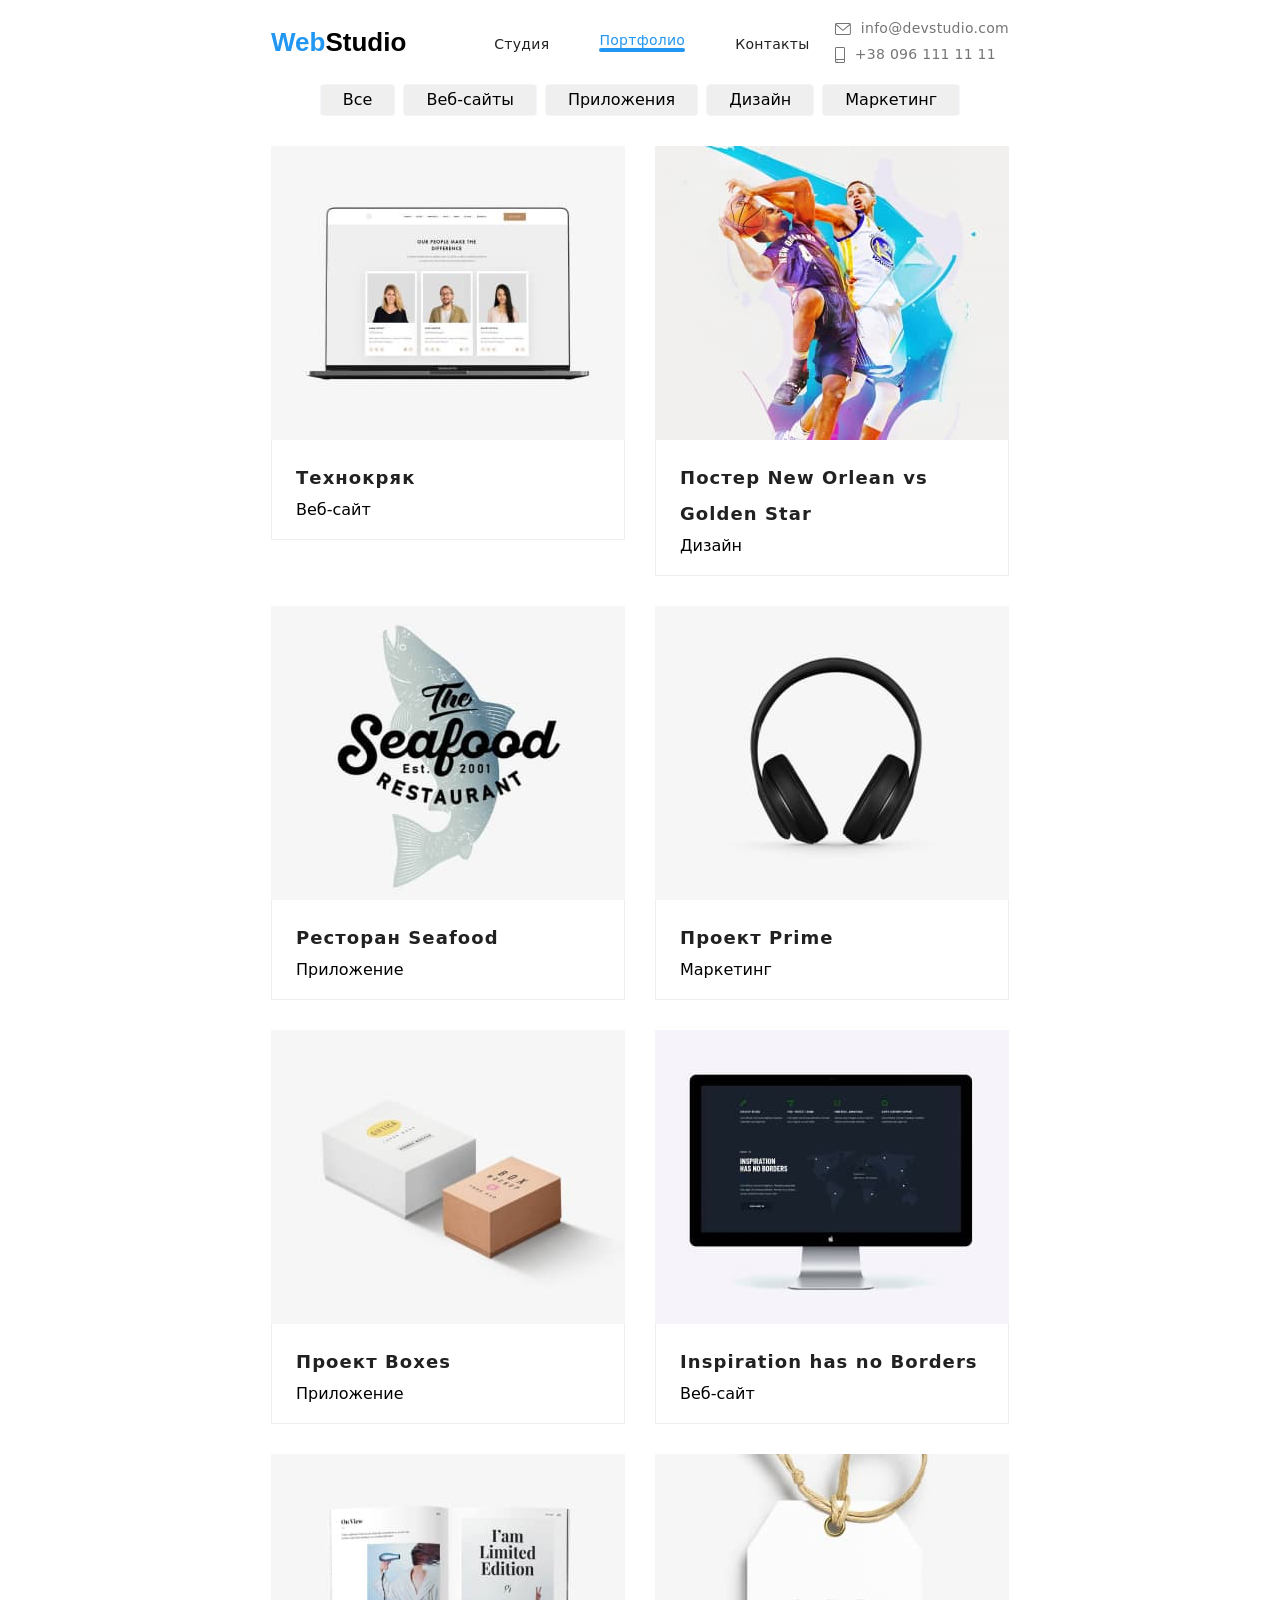
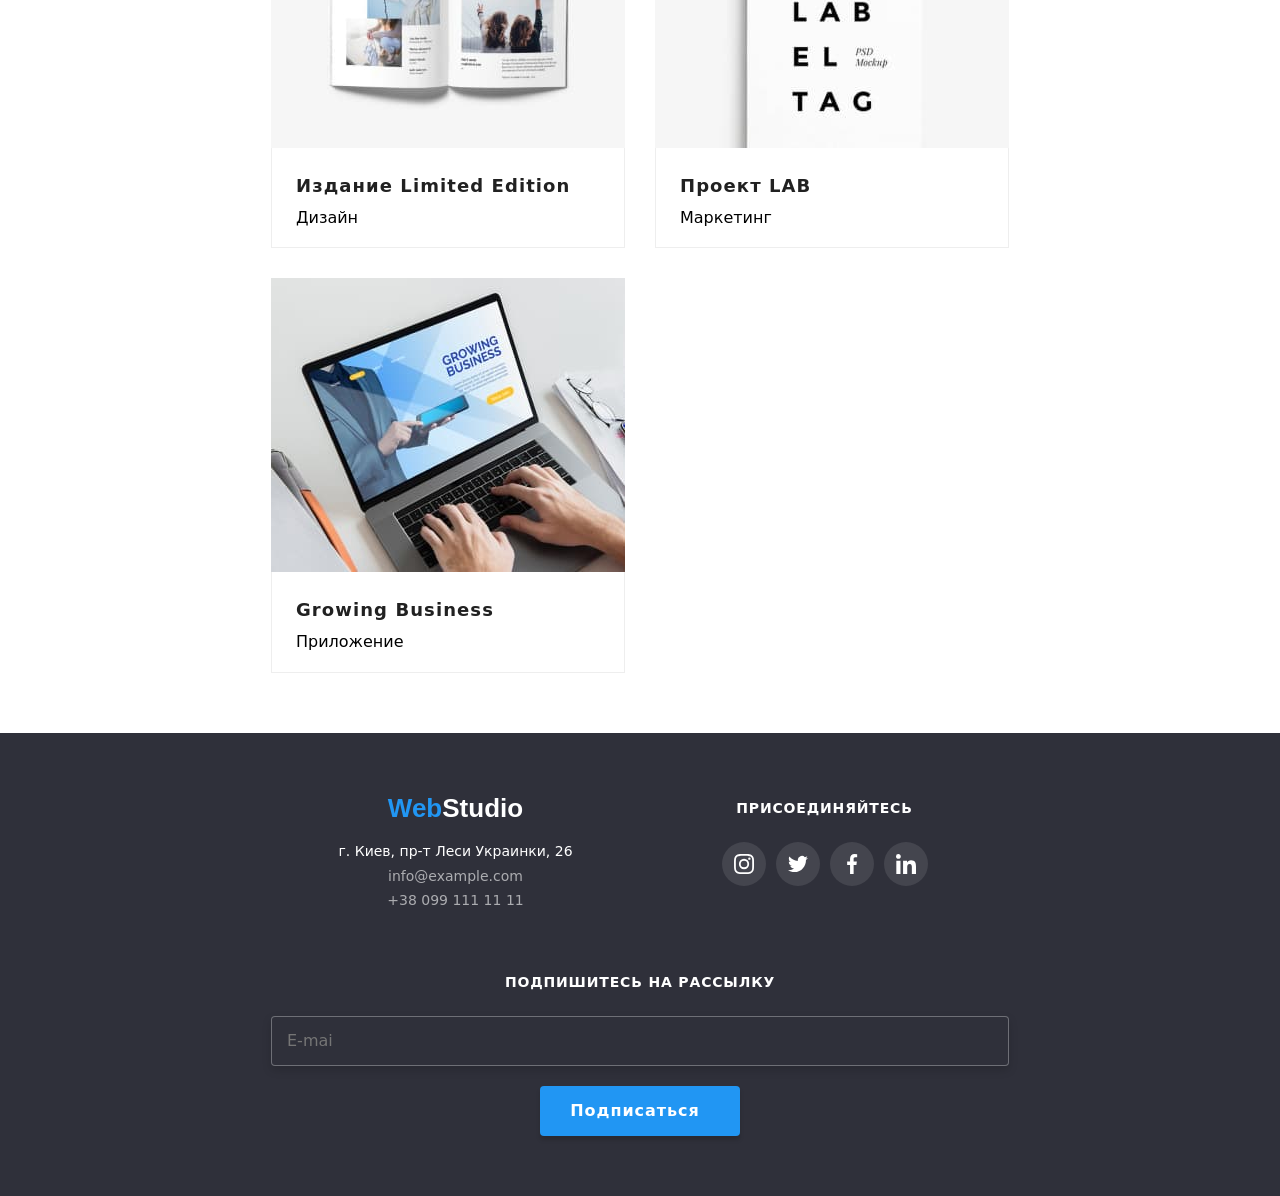
==== commit d208bfe0: "Удаляет коментарии и лишний код" ====
--- a/portfolio.html
+++ b/portfolio.html
@@ -61,7 +61,7 @@
                 <a href="./index.html" class="nav__link nav__link">Студия</a>
               </li>
               <li class="nav__item">
-                <a href="./portfolio.html" class="nav__link--current">Портфолио</a>
+                <a href="./portfolio.html" class="nav__link nav__link--current">Портфолио</a>
               </li>
               <li class="nav__item"><a href="" class="nav__link">Контакты</a></li>
             </ul>
--- a/css/index.min.css
+++ b/css/index.min.css
@@ -1 +1 @@
-:root{--primary-text-color: #757575;--title-text-color: #212121;--accent-color: #2196f3;--accent-color-hover: #188ce8;--primary-white-color: #ffffff;--primary-black-color: rgb(0, 0, 0);--bg-dark-color: #2f303a;--bg-light-color: #f5f4fa;--border-color: #afb1b8;--border-color-portfolio: #eeeeee;--animation: 250ms cubic-bezier(0.4, 0, 0.2, 1)}*,::after,::before{-webkit-box-sizing:border-box;box-sizing:border-box}input,textarea{outline:none}button,a{cursor:pointer}button{border-style:none}h2,h3,p{margin:0}img{display:block;max-width:100%;height:auto}ul{list-style:none;padding:0;margin:0}.container{outline:2px solid tomato;padding-left:15px;padding-right:15px;margin:0 auto}@media screen and (min-width: 480px){.container{width:480px}}@media screen and (min-width: 768px){.container{width:768px}}@media screen and (min-width: 1600px){.container{width:1200px}}.visually-hidden{position:absolute;width:1px;height:1px;margin:-1px;border:0;padding:0;clip:rect(0 0 0 0);overflow:hidden}.backdrop{position:fixed;top:0;left:0;width:100%;height:100%;background-color:rgba(0,0,0,.1)}.backdrop.is-hidden{opacity:0;pointer-events:none}.modal{position:absolute;top:50%;left:50%;-webkit-transform:translate(-50%, -50%);transform:translate(-50%, -50%);width:450px;max-height:100vh;overflow-y:scroll;background-color:var(--primary-white-color);display:-webkit-box;display:-ms-flexbox;display:flex;-webkit-box-pack:end;-ms-flex-pack:end;justify-content:end;-webkit-box-align:start;-ms-flex-align:start;align-items:start}@media screen and (min-width: 1600px){.modal{width:528px}}.logo{color:var(--primary-black-color);font-family:Raleway,sans-serif;font-weight:700;font-size:26px;line-height:1.19;text-decoration:none}.logo__part{color:var(--accent-color)}.button{color:var(--primary-white-color);background-color:var(--accent-color);font-weight:700;font-size:16px;line-height:1.88;display:inline-block;border-radius:4px;border-color:var(--accent-color);padding:10px 32px;min-width:200px;text-align:center;-webkit-transition:background-color var(--animation);transition:background-color var(--animation)}.button:hover,.button:focus{background-color:var(--accent-color)}.button__menu{display:inline-block;margin:0;padding:0;border:none;background-color:var(--primary-white-color)}.button__menu:hover,.button__menu:focus{fill:var(--accent-color-hover)}@media screen and (min-width: 768px){.button__menu{display:none}}.container.top{display:-webkit-box;display:-ms-flexbox;display:flex;-webkit-box-orient:horizontal;-webkit-box-direction:normal;-ms-flex-direction:row;flex-direction:row;-webkit-box-pack:justify;-ms-flex-pack:justify;justify-content:space-between;-webkit-box-align:center;-ms-flex-align:center;align-items:center}@media screen and (max-width: 767px){.container.top{position:relative}.menu-container{display:none;z-index:10;position:absolute;top:0;left:0;width:100vw;height:100%;background-color:var(--primary-white-color);padding:20px;text-align:center;font-size:20px;position:relative}.menu-container.is-open{position:fixed;display:-webkit-box;display:-ms-flexbox;display:flex;-webkit-box-orient:vertical;-webkit-box-direction:normal;-ms-flex-direction:column;flex-direction:column;-webkit-box-pack:justify;-ms-flex-pack:justify;justify-content:space-between}.navigation__container{display:-webkit-box;display:-ms-flexbox;display:flex;-webkit-box-orient:vertical;-webkit-box-direction:normal;-ms-flex-direction:column;flex-direction:column}.button__menu--close{position:absolute;top:0;right:0}}@media screen and (min-width: 768px){.menu-container{display:-webkit-box;display:-ms-flexbox;display:flex;-webkit-box-pack:justify;-ms-flex-pack:justify;justify-content:space-between;-webkit-box-align:center;-ms-flex-align:center;align-items:center;width:100%}.navigation__container{-webkit-box-orient:horizontal;-webkit-box-direction:normal;-ms-flex-direction:row;flex-direction:row}.container.top{padding-top:21px;padding-bottom:21px}}.nav__list{margin-left:40px;font-weight:500;font-size:40px;line-height:1.17;letter-spacing:.02em;display:-webkit-box;display:-ms-flexbox;display:flex;-webkit-box-orient:vertical;-webkit-box-direction:normal;-ms-flex-direction:column;flex-direction:column;-webkit-box-align:start;-ms-flex-align:start;align-items:flex-start}@media screen and (min-width: 768px){.nav__list{display:-webkit-box;display:-ms-flexbox;display:flex;-webkit-box-orient:horizontal;-webkit-box-direction:normal;-ms-flex-direction:row;flex-direction:row;-webkit-box-align:end;-ms-flex-align:end;align-items:flex-end;font-size:14px;margin-left:88px}}@media screen and (min-width: 1600px){.nav__list{-webkit-box-pack:start;-ms-flex-pack:start;justify-content:start;margin-left:93px}}.nav__item{display:block}@media screen and (min-width: 768px){.nav__item{margin-right:50px}}.nav__item:last-child{margin-bottom:0}@media screen and (min-width: 768px){.nav__item:last-child{margin-right:0}}.nav__link{color:var(--title-text-color);text-decoration:none}.nav__link:hover,.nav__link:focus{color:var(--accent-color);-webkit-transition:color var(--animation);transition:color var(--animation)}.nav__item:hover .nav__link{color:var(--accent-color);-webkit-transition:color var(--animation);transition:color var(--animation)}.contacts{margin-left:40px;font-weight:500;font-size:14px;line-height:1.14;letter-spacing:.02em;display:-webkit-box;display:-ms-flexbox;display:flex;-webkit-box-orient:vertical;-webkit-box-direction:reverse;-ms-flex-direction:column-reverse;flex-direction:column-reverse;-webkit-box-align:start;-ms-flex-align:start;align-items:flex-start}@media screen and (min-width: 768px){.contacts{margin-left:auto;-webkit-box-orient:vertical;-webkit-box-direction:normal;-ms-flex-direction:column;flex-direction:column}}@media screen and (min-width: 1600px){.contacts{margin-left:auto;-webkit-box-orient:horizontal;-webkit-box-direction:normal;-ms-flex-direction:row;flex-direction:row}}.contacts__item{display:-webkit-box;display:-ms-flexbox;display:flex;-webkit-box-pack:center;-ms-flex-pack:center;justify-content:center;-webkit-box-align:center;-ms-flex-align:center;align-items:center}.contacts__item:last-child{margin-right:0}.contacts__item:not(:last-child){margin-bottom:10px}@media screen and (min-width: 1600px){.contacts__item:not(:last-child){margin-bottom:0}}@media screen and (min-width: 1600px){.contacts__item{margin-right:30px}}.contacts__link{color:var(--primary-text-color);text-decoration:none}.contacts__item:hover .contacts__link{color:var(--accent-color);-webkit-transition:color var(--animation);transition:color var(--animation)}@media screen and (max-width: 767px){.contacts__link--phone{font-size:40px;color:var(--accent-color);margin-bottom:32px}.contacts__link--email{font-size:28px}}.contacts__icon{display:none}@media screen and (min-width: 768px){.contacts__icon{display:inline-block;margin-right:10px;fill:var(--primary-text-color);background-position:center}.contacts__item:hover .contacts__icon,.contacts__item:focus .contacts__icon{fill:var(--accent-color);-webkit-transition:fill var(--animation);transition:fill var(--animation)}}@media screen and (max-width: 767px){.websites{margin-top:64px;margin-bottom:48px;margin-left:40px}.websites__list{display:-webkit-box;display:-ms-flexbox;display:flex}.websites__item{padding-right:10px;padding-left:10px}.websites__item:first-child{padding-left:0}.websites__item:last-child{padding-right:0}.websites__item:not(:last-child){border-right:1px solid var(--border-color)}.websites__link{color:var(--accent-color);text-decoration:none;font-size:18px;line-height:1.22;font-weight:500}}@media screen and (min-width: 768px){.websites{display:none}}.nav__link--current{color:var(--accent-color)}@media screen and (min-width: 768px){.nav__link--current::after{content:" ";display:block;min-width:48px;min-height:4px;background-color:var(--accent-color);border-radius:2px}}.webs{outline:1px solid red;display:-webkit-box;display:-ms-flexbox;display:flex;height:44px;gap:10px;-webkit-box-pack:center;-ms-flex-pack:center;justify-content:center;-webkit-box-align:center;-ms-flex-align:center;align-items:center}.webs__item{outline:1px solid blue;width:44px;height:44px;display:-webkit-box;display:-ms-flexbox;display:flex;-webkit-box-pack:center;-ms-flex-pack:center;justify-content:center;-webkit-box-align:center;-ms-flex-align:center;align-items:center;background:rgba(255,255,255,.1);border-radius:50%;cursor:pointer}.webs__item:hover,.webs__item:focus{background-color:var(--accent-color);-webkit-transition:background-color var(--animation);transition:background-color var(--animation)}.footer{background-color:var(--bg-dark-color)}@media screen and (min-width: 768px){.footer .container{display:-webkit-box;display:-ms-flexbox;display:flex;-ms-flex-wrap:wrap;flex-wrap:wrap}}@media screen and (min-width: 1600px){.footer .container{-ms-flex-wrap:nowrap;flex-wrap:nowrap;-webkit-box-pack:justify;-ms-flex-pack:justify;justify-content:space-between}}.footer__logo{color:var(--primary-white-color);display:inline-block;padding-bottom:20px;text-align:center}.footer__webs{display:-webkit-box;display:-ms-flexbox;display:flex;-webkit-box-orient:vertical;-webkit-box-direction:normal;-ms-flex-direction:column;flex-direction:column;-webkit-box-pack:center;-ms-flex-pack:center;justify-content:center;padding-bottom:20px;outline:1px solid red}@media screen and (min-width: 768px){.footer__webs{width:50%}}@media screen and (min-width: 1600px){.footer__webs{width:auto}}.footer__titel{color:var(--primary-white-color);text-transform:uppercase;text-align:center;margin-bottom:20px;padding-top:0}@media screen and (min-width: 768px){.footer__titel{font-size:14px}}@media screen and (min-width: 1600px){.footer__titel{text-align:start}}.guide{outline:1px solid red;padding-top:60px;padding-bottom:60px;display:-webkit-box;display:-ms-flexbox;display:flex;-webkit-box-orient:vertical;-webkit-box-direction:normal;-ms-flex-direction:column;flex-direction:column}@media screen and (min-width: 768px){.guide{-ms-flex-negative:2;flex-shrink:2;width:50%}}@media screen and (min-width: 1600px){.guide{-ms-flex-negative:0;flex-shrink:0;width:auto;-webkit-box-align:start;-ms-flex-align:start;align-items:flex-start}}.guide__address{color:var(--primary-white-color);font-style:normal;display:inline-block;text-align:center}@media screen and (min-width: 768px){.guide__address{font-size:14px}}@media screen and (min-width: 1600px){.guide__address{text-align:start}}.guide__link{color:rgba(255,255,255,.6);text-decoration:none;display:block;margin-top:8px}@media screen and (min-width: 768px){.guide__link{font-size:14px}}.follow{display:-webkit-box;display:-ms-flexbox;display:flex;-webkit-box-orient:vertical;-webkit-box-direction:normal;-ms-flex-direction:column;flex-direction:column;-webkit-box-pack:center;-ms-flex-pack:center;justify-content:center}@media screen and (min-width: 768px){.follow{width:100%}}@media screen and (min-width: 1600px){.follow{width:auto;-webkit-box-align:start;-ms-flex-align:start;align-items:flex-start;padding-top:50px}}.follow__input{border:1px solid rgba(255,255,255,.3);-webkit-filter:drop-shadow(0px 4px 4px rgba(0, 0, 0, 0.15));filter:drop-shadow(0px 4px 4px rgba(0, 0, 0, 0.15));border-radius:4px;padding:15px;width:100%;height:50px;color:var(--primary-white-color);background-color:var(--bg-dark-color);margin-bottom:20px}@media screen and (min-width: 1600px){.follow__input{width:358px}}.follow__input:focus{border-color:var(--accent-color)}@media screen and (min-width: 1600px){.follow__form{display:-webkit-box;display:-ms-flexbox;display:flex;gap:12px}}.follow__button{display:-webkit-box;display:-ms-flexbox;display:flex;gap:10px;-webkit-box-pack:center;-ms-flex-pack:center;justify-content:center;text-align:center;-webkit-box-align:center;-ms-flex-align:center;align-items:center;width:200px;height:50px;-webkit-box-shadow:0px 4px 4px rgba(0,0,0,.15);box-shadow:0px 4px 4px rgba(0,0,0,.15);letter-spacing:.06em;margin-bottom:60px;margin-left:auto;margin-right:auto}h2{font-weight:700;font-size:36px;line-height:1.17;text-align:center;margin-bottom:50px}h3{font-weight:700;font-size:14px;line-height:1.14}.hero{background-color:var(--bg-dark-color);letter-spacing:.06em;text-align:center;background-image:-webkit-gradient(linear, left top, right top, from(rgba(47, 48, 58, 0.4)), to(rgba(47, 48, 58, 0.4))),url(../images/Headerimg.jpg);background-image:linear-gradient(to right, rgba(47, 48, 58, 0.4), rgba(47, 48, 58, 0.4)),url(../images/Headerimg.jpg);background-repeat:no-repeat;background-position:center;background-size:cover;outline:2px solid tomato}@media(min-device-pixel-retio: 2),(-webkit-min-device-pixel-ratio: 2),(min-resolution: 192dpi),(min-resolution: 2dppx){.hero{background-image:-webkit-gradient(linear, left top, right top, from(rgba(47, 48, 58, 0.4)), to(rgba(47, 48, 58, 0.4))),url(../images/Headerimg@2x.jpg);background-image:linear-gradient(to right, rgba(47, 48, 58, 0.4), rgba(47, 48, 58, 0.4)),url(../images/Headerimg@2x.jpg)}}@media screen and (min-width: 768px){.hero{background-image:-webkit-gradient(linear, left top, right top, from(rgba(47, 48, 58, 0.4)), to(rgba(47, 48, 58, 0.4))),url(../images/HeaderimgTablet.jpg);background-image:linear-gradient(to right, rgba(47, 48, 58, 0.4), rgba(47, 48, 58, 0.4)),url(../images/HeaderimgTablet.jpg)}}@media screen and (min-width: 768px)and (min-device-pixel-retio: 2),screen and (min-width: 768px)and (-webkit-min-device-pixel-ratio: 2),screen and (min-width: 768px)and (min-resolution: 192dpi),screen and (min-width: 768px)and (min-resolution: 2dppx){.hero{background-image:-webkit-gradient(linear, left top, right top, from(rgba(47, 48, 58, 0.4)), to(rgba(47, 48, 58, 0.4))),url(../images/HeaderimgTablet@2x.jpg);background-image:linear-gradient(to right, rgba(47, 48, 58, 0.4), rgba(47, 48, 58, 0.4)),url(../images/HeaderimgTablet@2x.jpg)}}@media screen and (min-width: 1600px){.hero{background-image:-webkit-gradient(linear, left top, right top, from(rgba(47, 48, 58, 0.4)), to(rgba(47, 48, 58, 0.4))),url(../images/ImgDesktop.jpg);background-image:linear-gradient(to right, rgba(47, 48, 58, 0.4), rgba(47, 48, 58, 0.4)),url(../images/ImgDesktop.jpg)}}@media screen and (min-width: 1600px)and (min-device-pixel-retio: 2),screen and (min-width: 1600px)and (-webkit-min-device-pixel-ratio: 2),screen and (min-width: 1600px)and (min-resolution: 192dpi),screen and (min-width: 1600px)and (min-resolution: 2dppx){.hero{background-image:-webkit-gradient(linear, left top, right top, from(rgba(47, 48, 58, 0.4)), to(rgba(47, 48, 58, 0.4))),url(../images/ImgDesktop@2x.jpg);background-image:linear-gradient(to right, rgba(47, 48, 58, 0.4), rgba(47, 48, 58, 0.4)),url(../images/ImgDesktop@2x.jpg)}}.hero__title{color:var(--primary-white-color);font-weight:900;font-size:26px;line-height:1.58;padding-top:118px;margin-top:0;margin-bottom:30px;text-transform:uppercase}@media screen and (min-width: 1600px){.hero__title{font-size:44px;line-height:1.36}}.hero__button{margin-bottom:118px}@media screen and (min-width: 1600px){.hero__button{margin-bottom:200px}}.quality{padding-top:60px;padding-bottom:60px}@media screen and (min-width: 768px){.quality{display:-webkit-box;display:-ms-flexbox;display:flex;-ms-flex-wrap:wrap;flex-wrap:wrap;gap:30px}}@media screen and (min-width: 1600px){.quality{-ms-flex-wrap:nowrap;flex-wrap:nowrap}}@media screen and (min-width: 768px){.quality__list{-ms-flex-preferred-size:calc((100% - 30px)/2);flex-basis:calc((100% - 30px)/2)}}@media screen and (max-width: 767px){.quality__list:not(:last-child){margin-bottom:30px}}.quality__title{color:var(--title-text-color);margin-top:30px;margin-bottom:10px;text-align:center}@media screen and (min-width: 1600px){.quality__title{text-align:start}}.quality__text{font-size:14px;line-height:1.71;color:var(--primary-text-color)}.quality__icon{display:-webkit-box;display:-ms-flexbox;display:flex;-webkit-box-pack:center;-ms-flex-pack:center;justify-content:center;-webkit-box-align:center;-ms-flex-align:center;align-items:center;width:100%;height:120px;background-position:center;background-color:var(--bg-light-color);border-radius:4px}.thumb{position:relative}@media(max-width: 1599px){.works{display:none}}.works__title{color:var(--title-text-color)}.works__list{display:-webkit-box;display:-ms-flexbox;display:flex;gap:30px;padding-bottom:94px}.works__label{position:absolute;left:0;bottom:0;width:100%;background-color:rgba(47,48,58,.8);color:var(--primary-white-color);font-weight:700;font-size:14px;line-height:1.14;text-align:center;padding-top:27px;padding-bottom:27px;text-transform:uppercase}.team{background-color:var(--bg-light-color);outline:2px solid tomato}.team__title{color:var(--title-text-color);margin-bottom:30px}.team__container{padding-top:60px;padding-bottom:60px}@media screen and (min-width: 768px){.team__list{display:-webkit-box;display:-ms-flexbox;display:flex;-webkit-box-pack:center;-ms-flex-pack:center;justify-content:center;-ms-flex-wrap:wrap;flex-wrap:wrap;gap:30px;-ms-flex-preferred-size:calc((100% - 30px)/2);flex-basis:calc((100% - 30px)/2)}}@media screen and (max-width: 767px){.team__item:not(:last-child){margin-bottom:30px}}.team__item{-webkit-box-shadow:0px 1px 3px rgba(0,0,0,.12),0px 1px 1px rgba(0,0,0,.14),0px 2px 1px rgba(0,0,0,.2);box-shadow:0px 1px 3px rgba(0,0,0,.12),0px 1px 1px rgba(0,0,0,.14),0px 2px 1px rgba(0,0,0,.2);border-radius:0px 0px 4px 4px}.team__full-name{color:var(--title-text-color);font-weight:500;font-size:16px;line-height:1.19;text-align:center;margin-top:30px;margin-bottom:10px}.team__position{color:var(--primary-text-color);font-size:16px;line-height:1.19;text-align:center;margin-bottom:16px}.webs__icon{fill:var(--primary-text-color)}.webs__item:hover .webs__icon,.webs__item:focus .webs__icon{fill:var(--primary-white-color);-webkit-transition:fill var(--animation);transition:fill var(--animation)}.clients{padding-top:60px;padding-bottom:60px}.clients__titel{color:var(--title-text-color);margin-bottom:30px}.clients__list{display:-webkit-box;display:-ms-flexbox;display:flex;gap:30px;-ms-flex-wrap:wrap;flex-wrap:wrap;-webkit-box-pack:center;-ms-flex-pack:center;justify-content:center}.clients__item{padding:16px 32px 16px 32px;width:170px;border:1px solid var(--border-color);border-radius:4px;cursor:pointer}.clients__item:hover,.clients__item:focus{border:1px solid var(--accent-color);-webkit-transition:solid var(--animation);transition:solid var(--animation)}.clients__logo{fill:var(--border-color)}.clients__item:hover .clients__logo,.clients__item:focus .clients__logo{fill:var(--accent-color);-webkit-transition:fill var(--animation);transition:fill var(--animation)}.form{position:relative;width:450px;outline:1px solid tomato;margin-left:auto;margin-right:auto;padding:40px}.form__field{outline:1px solid blue;display:-webkit-box;display:-ms-flexbox;display:flex;-webkit-box-orient:vertical;-webkit-box-direction:normal;-ms-flex-direction:column;flex-direction:column;margin-bottom:10px}.form__label{margin-bottom:4px;font-weight:400;font-size:12px;line-height:1.17;letter-spacing:.01em;color:var(--primary-text-color)}.form__input{margin:0;width:100%;padding:6px 10px;border:1px solid rgba(33,33,33,.2);border-radius:4px;padding-left:35px;-webkit-transition:border-color var(--animation);transition:border-color var(--animation)}.form__title{font-weight:700;font-size:20px;line-height:1.15;text-align:center;color:var(--title-text-color);margin-bottom:12px}.form__thumb{position:relative}.form__icon{position:absolute;top:50%;left:12px;-webkit-transform:translateY(-50%);transform:translateY(-50%);-webkit-transition:fill var(--animation);transition:fill var(--animation)}.form__input:focus~.form__icon{fill:var(--accent-color)}.form__input:focus,.form__comment:focus{border-color:var(--accent-color)}.form__button{position:absolute;right:0;top:0;margin-top:8px;margin-right:8px}.form__button--close{min-width:30px;height:30px;padding:0;border-radius:50%;display:-webkit-box;display:-ms-flexbox;display:flex;-webkit-box-pack:center;-ms-flex-pack:center;justify-content:center;-webkit-box-align:center;-ms-flex-align:center;align-items:center;border:1px solid var(--primary-text-color);background-color:var(--primary-white-color);-webkit-transition:fill var(--animation),background-color var(--animation);transition:fill var(--animation),background-color var(--animation)}.form__button--close:hover,.form__button--close:focus{fill:var(--accent-color);background-color:var(--primary-white-color)}.button__submit{display:block;margin-left:auto;margin-right:auto}.agreement{display:-webkit-box;display:-ms-flexbox;display:flex;-webkit-box-align:center;-ms-flex-align:center;align-items:center;-webkit-box-pack:center;-ms-flex-pack:center;justify-content:center;font-size:12px;margin-top:20px;margin-bottom:31px}@media screen and (min-width: 1600px){.agreement{font-size:13px;line-height:1.34}}.agreement__link{margin-left:2px;color:var(--accent-color)}.agreement__icon{display:inline-block;width:16px;height:15px;border:2px solid var(--title-text-color);border-radius:2px;margin-right:7px}.agreement__checkbox:checked+.agreement__icon{background-color:var(--accent-color);background-image:url(../images/icon_check.svg);background-size:contain;background-origin:border-box;border-color:var(--accent-color)}h1{text-align:center}h3{color:var(--title-text-color);letter-spacing:.06em;font-weight:700;font-size:18px;line-height:2;padding-top:20px;margin-bottom:4px}.buttons{color:var(--title-text-color);font-weight:500;font-size:16px;line-height:1.63}@media screen and (max-width: 767px){.buttons .container{padding-top:66px;padding-bottom:40px}}@media screen and (min-width: 1600px){.buttons .container{padding-top:94px;padding-bottom:50px}}.buttons__list{display:-webkit-box;display:-ms-flexbox;display:flex;-webkit-box-pack:start;-ms-flex-pack:start;justify-content:start}@media screen and (max-width: 767px){.buttons__list{-ms-flex-wrap:wrap;flex-wrap:wrap}}@media screen and (min-width: 768px){.buttons__list{padding-bottom:30px;-webkit-box-pack:center;-ms-flex-pack:center;justify-content:center}}.buttons__nav{display:inline-block;border-radius:4px;padding:6px 22px;min-width:73px;text-align:center;border:1px solid var(--bg-light-color)}.buttons__nav:hover,.buttons__nav:focus{color:var(--primary-white-color);background-color:var(--accent-color);border-color:var(--accent-color);-webkit-box-shadow:0px 3px 1px rgba(0,0,0,.1),0px 1px 2px rgba(0,0,0,.08),0px 2px 2px rgba(0,0,0,.12);box-shadow:0px 3px 1px rgba(0,0,0,.1),0px 1px 2px rgba(0,0,0,.08),0px 2px 2px rgba(0,0,0,.12);cursor:pointer;-webkit-transition:color var(--animation),background-color var(--animation),border-color var(--animation),-webkit-box-shadow var(--animation);transition:color var(--animation),background-color var(--animation),border-color var(--animation),-webkit-box-shadow var(--animation);transition:color var(--animation),background-color var(--animation),border-color var(--animation),box-shadow var(--animation);transition:color var(--animation),background-color var(--animation),border-color var(--animation),box-shadow var(--animation),-webkit-box-shadow var(--animation)}.buttons__item:not(:last-child){margin-right:8px}@media screen and (max-width: 767px){.buttons__item:not(:last-child){margin-bottom:15px}}@media screen and (max-width: 767px){.buttons__item:nth-child(4){margin-bottom:0}}.last-element{margin-bottom:0}.thumb{position:relative;overflow:hidden}.our-works{display:-webkit-box;display:-ms-flexbox;display:flex;-webkit-box-orient:vertical;-webkit-box-direction:normal;-ms-flex-direction:column;flex-direction:column;gap:30px;padding-bottom:60px}@media screen and (min-width: 768px){.our-works{-webkit-box-orient:horizontal;-webkit-box-direction:normal;-ms-flex-direction:row;flex-direction:row;-ms-flex-wrap:wrap;flex-wrap:wrap;-ms-flex-preferred-size:calc((100% - 30px)/2);flex-basis:calc((100% - 30px)/2)}}@media screen and (min-width: 1600px){.our-works{-ms-flex-preferred-size:calc((100% - 60px)/3);flex-basis:calc((100% - 60px)/3)}}.our-works__text{font-size:16px;line-height:1.19;padding-bottom:20px}.our-works__item{cursor:pointer}.our-works__item:hover,.our-works__item:focus{-webkit-box-shadow:0px 1px 1px rgba(0,0,0,.12),0px 4px 4px rgba(0,0,0,.06),1px 4px 6px rgba(0,0,0,.16);box-shadow:0px 1px 1px rgba(0,0,0,.12),0px 4px 4px rgba(0,0,0,.06),1px 4px 6px rgba(0,0,0,.16);-webkit-transition:-webkit-box-shadow var(--animation);transition:-webkit-box-shadow var(--animation);transition:box-shadow var(--animation);transition:box-shadow var(--animation), -webkit-box-shadow var(--animation)}@media screen and (min-width: 768px){.our-works__item{width:354px}}@media screen and (min-width: 1600px){.our-works__item{width:370px}}.our-works__border{padding-left:24px;border-left:1px solid var(--border-color-portfolio);border-right:1px solid var(--border-color-portfolio);border-bottom:1px solid var(--border-color-portfolio)}.our-works__description{position:absolute;top:0;left:0;width:100%;height:100%;-webkit-transform:translateY(100%);transform:translateY(100%);-webkit-transition:opacity var(--animation),-webkit-transform var(--animation);transition:opacity var(--animation),-webkit-transform var(--animation);transition:transform var(--animation),opacity var(--animation);transition:transform var(--animation),opacity var(--animation),-webkit-transform var(--animation);opacity:0;color:var(--primary-white-color);background-color:rgba(33,150,243,.9);padding-top:63px;padding-right:24px;padding-bottom:63px;padding-left:24px}.our-works__item:hover .our-works__description{-webkit-transform:translateY(0);transform:translateY(0);opacity:1;-webkit-transition:opacity var(--animation),-webkit-transform var(--animation);transition:opacity var(--animation),-webkit-transform var(--animation);transition:transform var(--animation),opacity var(--animation);transition:transform var(--animation),opacity var(--animation),-webkit-transform var(--animation)}/*# sourceMappingURL=index.min.css.map */+:root{--primary-text-color: #757575;--title-text-color: #212121;--accent-color: #2196f3;--accent-color-hover: #188ce8;--primary-white-color: #ffffff;--primary-black-color: rgb(0, 0, 0);--bg-dark-color: #2f303a;--bg-light-color: #f5f4fa;--border-color: #afb1b8;--border-color-portfolio: #eeeeee;--animation: 250ms cubic-bezier(0.4, 0, 0.2, 1)}*,::after,::before{-webkit-box-sizing:border-box;box-sizing:border-box}input,textarea{outline:none}button,a{cursor:pointer}button{border-style:none}h2,h3,p{margin:0}img{display:block;max-width:100%;height:auto}ul{list-style:none;padding:0;margin:0}.container{padding-left:15px;padding-right:15px;margin:0 auto}@media screen and (min-width: 480px){.container{width:480px}}@media screen and (min-width: 768px){.container{width:768px}}@media screen and (min-width: 1600px){.container{width:1200px}}.visually-hidden{position:absolute;width:1px;height:1px;margin:-1px;border:0;padding:0;clip:rect(0 0 0 0);overflow:hidden}.backdrop{position:fixed;top:0;left:0;width:100%;height:100%;background-color:rgba(0,0,0,.1)}.backdrop.is-hidden{opacity:0;pointer-events:none}.modal{position:absolute;top:50%;left:50%;-webkit-transform:translate(-50%, -50%);transform:translate(-50%, -50%);width:450px;max-height:100vh;overflow-y:auto;background-color:var(--primary-white-color);display:-webkit-box;display:-ms-flexbox;display:flex;-webkit-box-pack:end;-ms-flex-pack:end;justify-content:end;-webkit-box-align:start;-ms-flex-align:start;align-items:start}@media screen and (min-width: 1600px){.modal{width:528px}}.logo{color:var(--primary-black-color);font-family:Raleway,sans-serif;font-weight:700;font-size:26px;line-height:1.19;text-decoration:none}.logo__part{color:var(--accent-color)}.button{color:var(--primary-white-color);background-color:var(--accent-color);font-weight:700;font-size:16px;line-height:1.88;display:inline-block;border-radius:4px;border-color:var(--accent-color);padding:10px 32px;min-width:200px;text-align:center;-webkit-transition:background-color var(--animation);transition:background-color var(--animation)}.button:hover,.button:focus{background-color:var(--accent-color)}.button__menu{display:inline-block;margin:0;padding:0;border:none;background-color:var(--primary-white-color)}.button__menu:hover,.button__menu:focus{fill:var(--accent-color-hover)}@media screen and (min-width: 768px){.button__menu{display:none}}.container.top{display:-webkit-box;display:-ms-flexbox;display:flex;-webkit-box-orient:horizontal;-webkit-box-direction:normal;-ms-flex-direction:row;flex-direction:row;-webkit-box-pack:justify;-ms-flex-pack:justify;justify-content:space-between;-webkit-box-align:center;-ms-flex-align:center;align-items:center}@media screen and (max-width: 767px){.container.top{position:relative}.menu-container{display:none;z-index:10;position:absolute;top:0;left:0;width:100vw;height:100%;background-color:var(--primary-white-color);padding:20px;text-align:center;font-size:20px;position:relative}.menu-container.is-open{position:fixed;display:-webkit-box;display:-ms-flexbox;display:flex;-webkit-box-orient:vertical;-webkit-box-direction:normal;-ms-flex-direction:column;flex-direction:column;-webkit-box-pack:justify;-ms-flex-pack:justify;justify-content:space-between}.navigation__container{display:-webkit-box;display:-ms-flexbox;display:flex;-webkit-box-orient:vertical;-webkit-box-direction:normal;-ms-flex-direction:column;flex-direction:column}.button__menu--close{position:absolute;top:0;right:0}}@media screen and (min-width: 768px){.menu-container{display:-webkit-box;display:-ms-flexbox;display:flex;-webkit-box-pack:justify;-ms-flex-pack:justify;justify-content:space-between;-webkit-box-align:center;-ms-flex-align:center;align-items:center;width:100%}.navigation__container{-webkit-box-orient:horizontal;-webkit-box-direction:normal;-ms-flex-direction:row;flex-direction:row}.container.top{padding-top:21px;padding-bottom:21px}}.nav__list{margin-left:40px;font-weight:500;font-size:40px;line-height:1.17;letter-spacing:.02em;display:-webkit-box;display:-ms-flexbox;display:flex;-webkit-box-orient:vertical;-webkit-box-direction:normal;-ms-flex-direction:column;flex-direction:column;-webkit-box-align:start;-ms-flex-align:start;align-items:flex-start}@media screen and (min-width: 768px){.nav__list{display:-webkit-box;display:-ms-flexbox;display:flex;-webkit-box-orient:horizontal;-webkit-box-direction:normal;-ms-flex-direction:row;flex-direction:row;-webkit-box-align:end;-ms-flex-align:end;align-items:flex-end;font-size:14px;margin-left:88px}}@media screen and (min-width: 1600px){.nav__list{-webkit-box-pack:start;-ms-flex-pack:start;justify-content:start;margin-left:93px}}.nav__item{display:block}@media screen and (min-width: 768px){.nav__item{margin-right:50px}}.nav__item:last-child{margin-bottom:0}@media screen and (min-width: 768px){.nav__item:last-child{margin-right:0}}.nav__link{color:var(--title-text-color);text-decoration:none}.nav__link:hover,.nav__link:focus{color:var(--accent-color);-webkit-transition:color var(--animation);transition:color var(--animation)}.nav__item:hover .nav__link{color:var(--accent-color);-webkit-transition:color var(--animation);transition:color var(--animation)}.contacts{margin-left:40px;font-weight:500;font-size:14px;line-height:1.14;letter-spacing:.02em;display:-webkit-box;display:-ms-flexbox;display:flex;-webkit-box-orient:vertical;-webkit-box-direction:reverse;-ms-flex-direction:column-reverse;flex-direction:column-reverse;-webkit-box-align:start;-ms-flex-align:start;align-items:flex-start}@media screen and (min-width: 768px){.contacts{margin-left:auto;-webkit-box-orient:vertical;-webkit-box-direction:normal;-ms-flex-direction:column;flex-direction:column}}@media screen and (min-width: 1600px){.contacts{margin-left:auto;-webkit-box-orient:horizontal;-webkit-box-direction:normal;-ms-flex-direction:row;flex-direction:row}}.contacts__item{display:-webkit-box;display:-ms-flexbox;display:flex;-webkit-box-pack:center;-ms-flex-pack:center;justify-content:center;-webkit-box-align:center;-ms-flex-align:center;align-items:center}.contacts__item:last-child{margin-right:0}.contacts__item:not(:last-child){margin-bottom:10px}@media screen and (min-width: 1600px){.contacts__item:not(:last-child){margin-bottom:0}}@media screen and (min-width: 1600px){.contacts__item{margin-right:30px}}.contacts__link{color:var(--primary-text-color);text-decoration:none}.contacts__item:hover .contacts__link{color:var(--accent-color);-webkit-transition:color var(--animation);transition:color var(--animation)}@media screen and (max-width: 767px){.contacts__link--phone{font-size:40px;color:var(--accent-color);margin-bottom:32px}.contacts__link--email{font-size:28px}}.contacts__icon{display:none}@media screen and (min-width: 768px){.contacts__icon{display:inline-block;margin-right:10px;fill:var(--primary-text-color);background-position:center}.contacts__item:hover .contacts__icon,.contacts__item:focus .contacts__icon{fill:var(--accent-color);-webkit-transition:fill var(--animation);transition:fill var(--animation)}}@media screen and (max-width: 767px){.websites{margin-top:64px;margin-bottom:48px;margin-left:40px}.websites__list{display:-webkit-box;display:-ms-flexbox;display:flex}.websites__item{padding-right:10px;padding-left:10px}.websites__item:first-child{padding-left:0}.websites__item:last-child{padding-right:0}.websites__item:not(:last-child){border-right:1px solid var(--border-color)}.websites__link{color:var(--accent-color);text-decoration:none;font-size:18px;line-height:1.22;font-weight:500}}@media screen and (min-width: 768px){.websites{display:none}}.nav__link--current{color:var(--accent-color)}@media screen and (min-width: 768px){.nav__link--current::after{content:" ";display:block;min-width:48px;min-height:4px;background-color:var(--accent-color);border-radius:2px}}.webs{display:-webkit-box;display:-ms-flexbox;display:flex;height:44px;gap:10px;-webkit-box-pack:center;-ms-flex-pack:center;justify-content:center;-webkit-box-align:center;-ms-flex-align:center;align-items:center}.webs__item{width:44px;height:44px;display:-webkit-box;display:-ms-flexbox;display:flex;-webkit-box-pack:center;-ms-flex-pack:center;justify-content:center;-webkit-box-align:center;-ms-flex-align:center;align-items:center;background:rgba(255,255,255,.1);border-radius:50%;cursor:pointer}.webs__item:hover,.webs__item:focus{background-color:var(--accent-color);-webkit-transition:background-color var(--animation);transition:background-color var(--animation)}.footer{background-color:var(--bg-dark-color)}@media screen and (min-width: 768px){.footer .container{display:-webkit-box;display:-ms-flexbox;display:flex;-ms-flex-wrap:wrap;flex-wrap:wrap}}@media screen and (min-width: 1600px){.footer .container{-ms-flex-wrap:nowrap;flex-wrap:nowrap;-webkit-box-pack:justify;-ms-flex-pack:justify;justify-content:space-between}}.footer__logo{color:var(--primary-white-color);display:inline-block;padding-bottom:20px;text-align:center}.footer__webs{display:-webkit-box;display:-ms-flexbox;display:flex;-webkit-box-orient:vertical;-webkit-box-direction:normal;-ms-flex-direction:column;flex-direction:column;-webkit-box-pack:center;-ms-flex-pack:center;justify-content:center;padding-bottom:20px}@media screen and (min-width: 768px){.footer__webs{width:50%}}@media screen and (min-width: 1600px){.footer__webs{width:auto}}.footer__titel{color:var(--primary-white-color);text-transform:uppercase;text-align:center;margin-bottom:20px;padding-top:0}@media screen and (min-width: 768px){.footer__titel{font-size:14px}}@media screen and (min-width: 1600px){.footer__titel{text-align:start}}.guide{padding-top:60px;padding-bottom:60px;display:-webkit-box;display:-ms-flexbox;display:flex;-webkit-box-orient:vertical;-webkit-box-direction:normal;-ms-flex-direction:column;flex-direction:column}@media screen and (min-width: 768px){.guide{-ms-flex-negative:2;flex-shrink:2;width:50%}}@media screen and (min-width: 1600px){.guide{-ms-flex-negative:0;flex-shrink:0;width:auto;-webkit-box-align:start;-ms-flex-align:start;align-items:flex-start}}.guide__address{color:var(--primary-white-color);font-style:normal;display:inline-block;text-align:center}@media screen and (min-width: 768px){.guide__address{font-size:14px}}@media screen and (min-width: 1600px){.guide__address{text-align:start}}.guide__link{color:rgba(255,255,255,.6);text-decoration:none;display:block;margin-top:8px}@media screen and (min-width: 768px){.guide__link{font-size:14px}}.follow{display:-webkit-box;display:-ms-flexbox;display:flex;-webkit-box-orient:vertical;-webkit-box-direction:normal;-ms-flex-direction:column;flex-direction:column;-webkit-box-pack:center;-ms-flex-pack:center;justify-content:center}@media screen and (min-width: 768px){.follow{width:100%}}@media screen and (min-width: 1600px){.follow{width:auto;-webkit-box-align:start;-ms-flex-align:start;align-items:flex-start;padding-top:50px}}.follow__input{border:1px solid rgba(255,255,255,.3);-webkit-filter:drop-shadow(0px 4px 4px rgba(0, 0, 0, 0.15));filter:drop-shadow(0px 4px 4px rgba(0, 0, 0, 0.15));border-radius:4px;padding:15px;width:100%;height:50px;color:var(--primary-white-color);background-color:var(--bg-dark-color);margin-bottom:20px}@media screen and (min-width: 1600px){.follow__input{width:358px}}.follow__input:focus{border-color:var(--accent-color)}@media screen and (min-width: 1600px){.follow__form{display:-webkit-box;display:-ms-flexbox;display:flex;gap:12px}}.follow__button{display:-webkit-box;display:-ms-flexbox;display:flex;gap:10px;-webkit-box-pack:center;-ms-flex-pack:center;justify-content:center;text-align:center;-webkit-box-align:center;-ms-flex-align:center;align-items:center;width:200px;height:50px;-webkit-box-shadow:0px 4px 4px rgba(0,0,0,.15);box-shadow:0px 4px 4px rgba(0,0,0,.15);letter-spacing:.06em;margin-bottom:60px;margin-left:auto;margin-right:auto}h2{font-weight:700;font-size:36px;line-height:1.17;text-align:center;margin-bottom:50px}h3{font-weight:700;font-size:14px;line-height:1.14}.hero{background-color:var(--bg-dark-color);letter-spacing:.06em;text-align:center;background-image:-webkit-gradient(linear, left top, right top, from(rgba(47, 48, 58, 0.4)), to(rgba(47, 48, 58, 0.4))),url(../images/Headerimg.jpg);background-image:linear-gradient(to right, rgba(47, 48, 58, 0.4), rgba(47, 48, 58, 0.4)),url(../images/Headerimg.jpg);background-repeat:no-repeat;background-position:center;background-size:cover}@media(min-device-pixel-retio: 2),(-webkit-min-device-pixel-ratio: 2),(min-resolution: 192dpi),(min-resolution: 2dppx){.hero{background-image:-webkit-gradient(linear, left top, right top, from(rgba(47, 48, 58, 0.4)), to(rgba(47, 48, 58, 0.4))),url(../images/Headerimg@2x.jpg);background-image:linear-gradient(to right, rgba(47, 48, 58, 0.4), rgba(47, 48, 58, 0.4)),url(../images/Headerimg@2x.jpg)}}@media screen and (min-width: 768px){.hero{background-image:-webkit-gradient(linear, left top, right top, from(rgba(47, 48, 58, 0.4)), to(rgba(47, 48, 58, 0.4))),url(../images/HeaderimgTablet.jpg);background-image:linear-gradient(to right, rgba(47, 48, 58, 0.4), rgba(47, 48, 58, 0.4)),url(../images/HeaderimgTablet.jpg)}}@media screen and (min-width: 768px)and (min-device-pixel-retio: 2),screen and (min-width: 768px)and (-webkit-min-device-pixel-ratio: 2),screen and (min-width: 768px)and (min-resolution: 192dpi),screen and (min-width: 768px)and (min-resolution: 2dppx){.hero{background-image:-webkit-gradient(linear, left top, right top, from(rgba(47, 48, 58, 0.4)), to(rgba(47, 48, 58, 0.4))),url(../images/HeaderimgTablet@2x.jpg);background-image:linear-gradient(to right, rgba(47, 48, 58, 0.4), rgba(47, 48, 58, 0.4)),url(../images/HeaderimgTablet@2x.jpg)}}@media screen and (min-width: 1600px){.hero{background-image:-webkit-gradient(linear, left top, right top, from(rgba(47, 48, 58, 0.4)), to(rgba(47, 48, 58, 0.4))),url(../images/ImgDesktop.jpg);background-image:linear-gradient(to right, rgba(47, 48, 58, 0.4), rgba(47, 48, 58, 0.4)),url(../images/ImgDesktop.jpg)}}@media screen and (min-width: 1600px)and (min-device-pixel-retio: 2),screen and (min-width: 1600px)and (-webkit-min-device-pixel-ratio: 2),screen and (min-width: 1600px)and (min-resolution: 192dpi),screen and (min-width: 1600px)and (min-resolution: 2dppx){.hero{background-image:-webkit-gradient(linear, left top, right top, from(rgba(47, 48, 58, 0.4)), to(rgba(47, 48, 58, 0.4))),url(../images/ImgDesktop@2x.jpg);background-image:linear-gradient(to right, rgba(47, 48, 58, 0.4), rgba(47, 48, 58, 0.4)),url(../images/ImgDesktop@2x.jpg)}}.hero__title{color:var(--primary-white-color);font-weight:900;font-size:26px;line-height:1.58;padding-top:118px;margin-top:0;margin-bottom:30px;text-transform:uppercase}@media screen and (min-width: 1600px){.hero__title{font-size:44px;line-height:1.36}}.hero__button{margin-bottom:118px}@media screen and (min-width: 1600px){.hero__button{margin-bottom:200px}}.quality{padding-top:60px;padding-bottom:60px}@media screen and (min-width: 768px){.quality{display:-webkit-box;display:-ms-flexbox;display:flex;-ms-flex-wrap:wrap;flex-wrap:wrap;gap:30px}}@media screen and (min-width: 1600px){.quality{-ms-flex-wrap:nowrap;flex-wrap:nowrap}}@media screen and (min-width: 768px){.quality__list{-ms-flex-preferred-size:calc((100% - 30px)/2);flex-basis:calc((100% - 30px)/2)}}@media screen and (max-width: 767px){.quality__list:not(:last-child){margin-bottom:30px}}.quality__title{color:var(--title-text-color);margin-top:30px;margin-bottom:10px;text-align:center}@media screen and (min-width: 1600px){.quality__title{text-align:start}}.quality__text{font-size:14px;line-height:1.71;color:var(--primary-text-color)}.quality__icon{display:-webkit-box;display:-ms-flexbox;display:flex;-webkit-box-pack:center;-ms-flex-pack:center;justify-content:center;-webkit-box-align:center;-ms-flex-align:center;align-items:center;width:100%;height:120px;background-position:center;background-color:var(--bg-light-color);border-radius:4px}.thumb{position:relative}@media(max-width: 1599px){.works{display:none}}.works__title{color:var(--title-text-color)}.works__list{display:-webkit-box;display:-ms-flexbox;display:flex;gap:30px;padding-bottom:94px}.works__label{position:absolute;left:0;bottom:0;width:100%;background-color:rgba(47,48,58,.8);color:var(--primary-white-color);font-weight:700;font-size:14px;line-height:1.14;text-align:center;padding-top:27px;padding-bottom:27px;text-transform:uppercase}.team{background-color:var(--bg-light-color)}.team__title{color:var(--title-text-color);margin-bottom:30px}.team__container{padding-top:60px;padding-bottom:60px}@media screen and (min-width: 768px){.team__list{display:-webkit-box;display:-ms-flexbox;display:flex;-webkit-box-pack:center;-ms-flex-pack:center;justify-content:center;-ms-flex-wrap:wrap;flex-wrap:wrap;gap:30px;-ms-flex-preferred-size:calc((100% - 30px)/2);flex-basis:calc((100% - 30px)/2)}}@media screen and (max-width: 767px){.team__item:not(:last-child){margin-bottom:30px}}.team__item{-webkit-box-shadow:0px 1px 3px rgba(0,0,0,.12),0px 1px 1px rgba(0,0,0,.14),0px 2px 1px rgba(0,0,0,.2);box-shadow:0px 1px 3px rgba(0,0,0,.12),0px 1px 1px rgba(0,0,0,.14),0px 2px 1px rgba(0,0,0,.2);border-radius:0px 0px 4px 4px}.team__full-name{color:var(--title-text-color);font-weight:500;font-size:16px;line-height:1.19;text-align:center;margin-top:30px;margin-bottom:10px}.team__position{color:var(--primary-text-color);font-size:16px;line-height:1.19;text-align:center;margin-bottom:16px}.team img{width:450px}@media screen and (min-width: 768px){.team img{width:354px}}@media screen and (min-width: 1600px){.team img{width:270px}}.webs__icon{fill:var(--primary-text-color)}.webs__item:hover .webs__icon,.webs__item:focus .webs__icon{fill:var(--primary-white-color);-webkit-transition:fill var(--animation);transition:fill var(--animation)}.clients{padding-top:60px;padding-bottom:60px}.clients__titel{color:var(--title-text-color);margin-bottom:30px}.clients__list{display:-webkit-box;display:-ms-flexbox;display:flex;gap:30px;-ms-flex-wrap:wrap;flex-wrap:wrap;-webkit-box-pack:center;-ms-flex-pack:center;justify-content:center}.clients__item{padding:16px 32px 16px 32px;width:170px;border:1px solid var(--border-color);border-radius:4px;cursor:pointer}.clients__item:hover,.clients__item:focus{border:1px solid var(--accent-color);-webkit-transition:solid var(--animation);transition:solid var(--animation)}.clients__logo{fill:var(--border-color)}.clients__item:hover .clients__logo,.clients__item:focus .clients__logo{fill:var(--accent-color);-webkit-transition:fill var(--animation);transition:fill var(--animation)}.form{position:relative;width:450px;margin-left:auto;margin-right:auto;padding:40px}.form__field{display:-webkit-box;display:-ms-flexbox;display:flex;-webkit-box-orient:vertical;-webkit-box-direction:normal;-ms-flex-direction:column;flex-direction:column;margin-bottom:10px}.form__label{margin-bottom:4px;font-weight:400;font-size:12px;line-height:1.17;letter-spacing:.01em;color:var(--primary-text-color)}.form__input{margin:0;width:100%;padding:6px 10px;border:1px solid rgba(33,33,33,.2);border-radius:4px;padding-left:35px;-webkit-transition:border-color var(--animation);transition:border-color var(--animation)}.form__title{font-weight:700;font-size:20px;line-height:1.15;text-align:center;color:var(--title-text-color);margin-bottom:12px}.form__thumb{position:relative}.form__icon{position:absolute;top:50%;left:12px;-webkit-transform:translateY(-50%);transform:translateY(-50%);-webkit-transition:fill var(--animation);transition:fill var(--animation)}.form__input:focus~.form__icon{fill:var(--accent-color)}.form__input:focus,.form__comment:focus{border-color:var(--accent-color)}.form__button{position:absolute;right:0;top:0;margin-top:8px;margin-right:8px}.form__button--close{min-width:30px;height:30px;padding:0;border-radius:50%;display:-webkit-box;display:-ms-flexbox;display:flex;-webkit-box-pack:center;-ms-flex-pack:center;justify-content:center;-webkit-box-align:center;-ms-flex-align:center;align-items:center;border:1px solid var(--primary-text-color);background-color:var(--primary-white-color);-webkit-transition:fill var(--animation),background-color var(--animation);transition:fill var(--animation),background-color var(--animation)}.form__button--close:hover,.form__button--close:focus{fill:var(--accent-color);background-color:var(--primary-white-color)}.button__submit{display:block;margin-left:auto;margin-right:auto}.agreement{display:-webkit-box;display:-ms-flexbox;display:flex;-webkit-box-align:center;-ms-flex-align:center;align-items:center;-webkit-box-pack:center;-ms-flex-pack:center;justify-content:center;font-size:12px;margin-top:20px;margin-bottom:31px}@media screen and (min-width: 1600px){.agreement{font-size:13px;line-height:1.34}}.agreement__link{margin-left:2px;color:var(--accent-color)}.agreement__icon{display:inline-block;width:16px;height:15px;border:2px solid var(--title-text-color);border-radius:2px;margin-right:7px}.agreement__checkbox:checked+.agreement__icon{background-color:var(--accent-color);background-image:url(../images/icon_check.svg);background-size:contain;background-origin:border-box;border-color:var(--accent-color)}h1{text-align:center}h3{color:var(--title-text-color);letter-spacing:.06em;font-weight:700;font-size:18px;line-height:2;padding-top:20px;margin-bottom:4px}.buttons{color:var(--title-text-color);font-weight:500;font-size:16px;line-height:1.63}@media screen and (max-width: 767px){.buttons .container{padding-top:66px;padding-bottom:40px}}@media screen and (min-width: 1600px){.buttons .container{padding-top:94px;padding-bottom:50px}}.buttons__list{display:-webkit-box;display:-ms-flexbox;display:flex;-webkit-box-pack:start;-ms-flex-pack:start;justify-content:start}@media screen and (max-width: 767px){.buttons__list{-ms-flex-wrap:wrap;flex-wrap:wrap}}@media screen and (min-width: 768px){.buttons__list{padding-bottom:30px;-webkit-box-pack:center;-ms-flex-pack:center;justify-content:center}}.buttons__nav{display:inline-block;border-radius:4px;padding:6px 22px;min-width:73px;text-align:center;border:1px solid var(--bg-light-color)}.buttons__nav:hover,.buttons__nav:focus{color:var(--primary-white-color);background-color:var(--accent-color);border-color:var(--accent-color);-webkit-box-shadow:0px 3px 1px rgba(0,0,0,.1),0px 1px 2px rgba(0,0,0,.08),0px 2px 2px rgba(0,0,0,.12);box-shadow:0px 3px 1px rgba(0,0,0,.1),0px 1px 2px rgba(0,0,0,.08),0px 2px 2px rgba(0,0,0,.12);cursor:pointer;-webkit-transition:color var(--animation),background-color var(--animation),border-color var(--animation),-webkit-box-shadow var(--animation);transition:color var(--animation),background-color var(--animation),border-color var(--animation),-webkit-box-shadow var(--animation);transition:color var(--animation),background-color var(--animation),border-color var(--animation),box-shadow var(--animation);transition:color var(--animation),background-color var(--animation),border-color var(--animation),box-shadow var(--animation),-webkit-box-shadow var(--animation)}.buttons__item:not(:last-child){margin-right:8px}@media screen and (max-width: 767px){.buttons__item:not(:last-child){margin-bottom:15px}}@media screen and (max-width: 767px){.buttons__item:nth-child(4){margin-bottom:0}}.last-element{margin-bottom:0}.thumb{position:relative;overflow:hidden}.our-works{display:-webkit-box;display:-ms-flexbox;display:flex;-webkit-box-orient:vertical;-webkit-box-direction:normal;-ms-flex-direction:column;flex-direction:column;gap:30px;padding-bottom:60px}@media screen and (min-width: 768px){.our-works{-webkit-box-orient:horizontal;-webkit-box-direction:normal;-ms-flex-direction:row;flex-direction:row;-ms-flex-wrap:wrap;flex-wrap:wrap;-ms-flex-preferred-size:calc((100% - 30px)/2);flex-basis:calc((100% - 30px)/2)}}@media screen and (min-width: 1600px){.our-works{-ms-flex-preferred-size:calc((100% - 60px)/3);flex-basis:calc((100% - 60px)/3)}}.our-works__text{font-size:16px;line-height:1.19;padding-bottom:20px}.our-works__item{cursor:pointer}.our-works__item:hover,.our-works__item:focus{-webkit-box-shadow:0px 1px 1px rgba(0,0,0,.12),0px 4px 4px rgba(0,0,0,.06),1px 4px 6px rgba(0,0,0,.16);box-shadow:0px 1px 1px rgba(0,0,0,.12),0px 4px 4px rgba(0,0,0,.06),1px 4px 6px rgba(0,0,0,.16);-webkit-transition:-webkit-box-shadow var(--animation);transition:-webkit-box-shadow var(--animation);transition:box-shadow var(--animation);transition:box-shadow var(--animation), -webkit-box-shadow var(--animation)}@media screen and (min-width: 768px){.our-works__item{width:354px}}@media screen and (min-width: 1600px){.our-works__item{width:370px}}.our-works__border{padding-left:24px;border-left:1px solid var(--border-color-portfolio);border-right:1px solid var(--border-color-portfolio);border-bottom:1px solid var(--border-color-portfolio)}.our-works__description{position:absolute;top:0;left:0;width:100%;height:100%;-webkit-transform:translateY(100%);transform:translateY(100%);-webkit-transition:opacity var(--animation),-webkit-transform var(--animation);transition:opacity var(--animation),-webkit-transform var(--animation);transition:transform var(--animation),opacity var(--animation);transition:transform var(--animation),opacity var(--animation),-webkit-transform var(--animation);opacity:0;color:var(--primary-white-color);background-color:rgba(33,150,243,.9);padding-top:63px;padding-right:24px;padding-bottom:63px;padding-left:24px}.our-works__item:hover .our-works__description{-webkit-transform:translateY(0);transform:translateY(0);opacity:1;-webkit-transition:opacity var(--animation),-webkit-transform var(--animation);transition:opacity var(--animation),-webkit-transform var(--animation);transition:transform var(--animation),opacity var(--animation);transition:transform var(--animation),opacity var(--animation),-webkit-transform var(--animation)}/*# sourceMappingURL=index.min.css.map */
